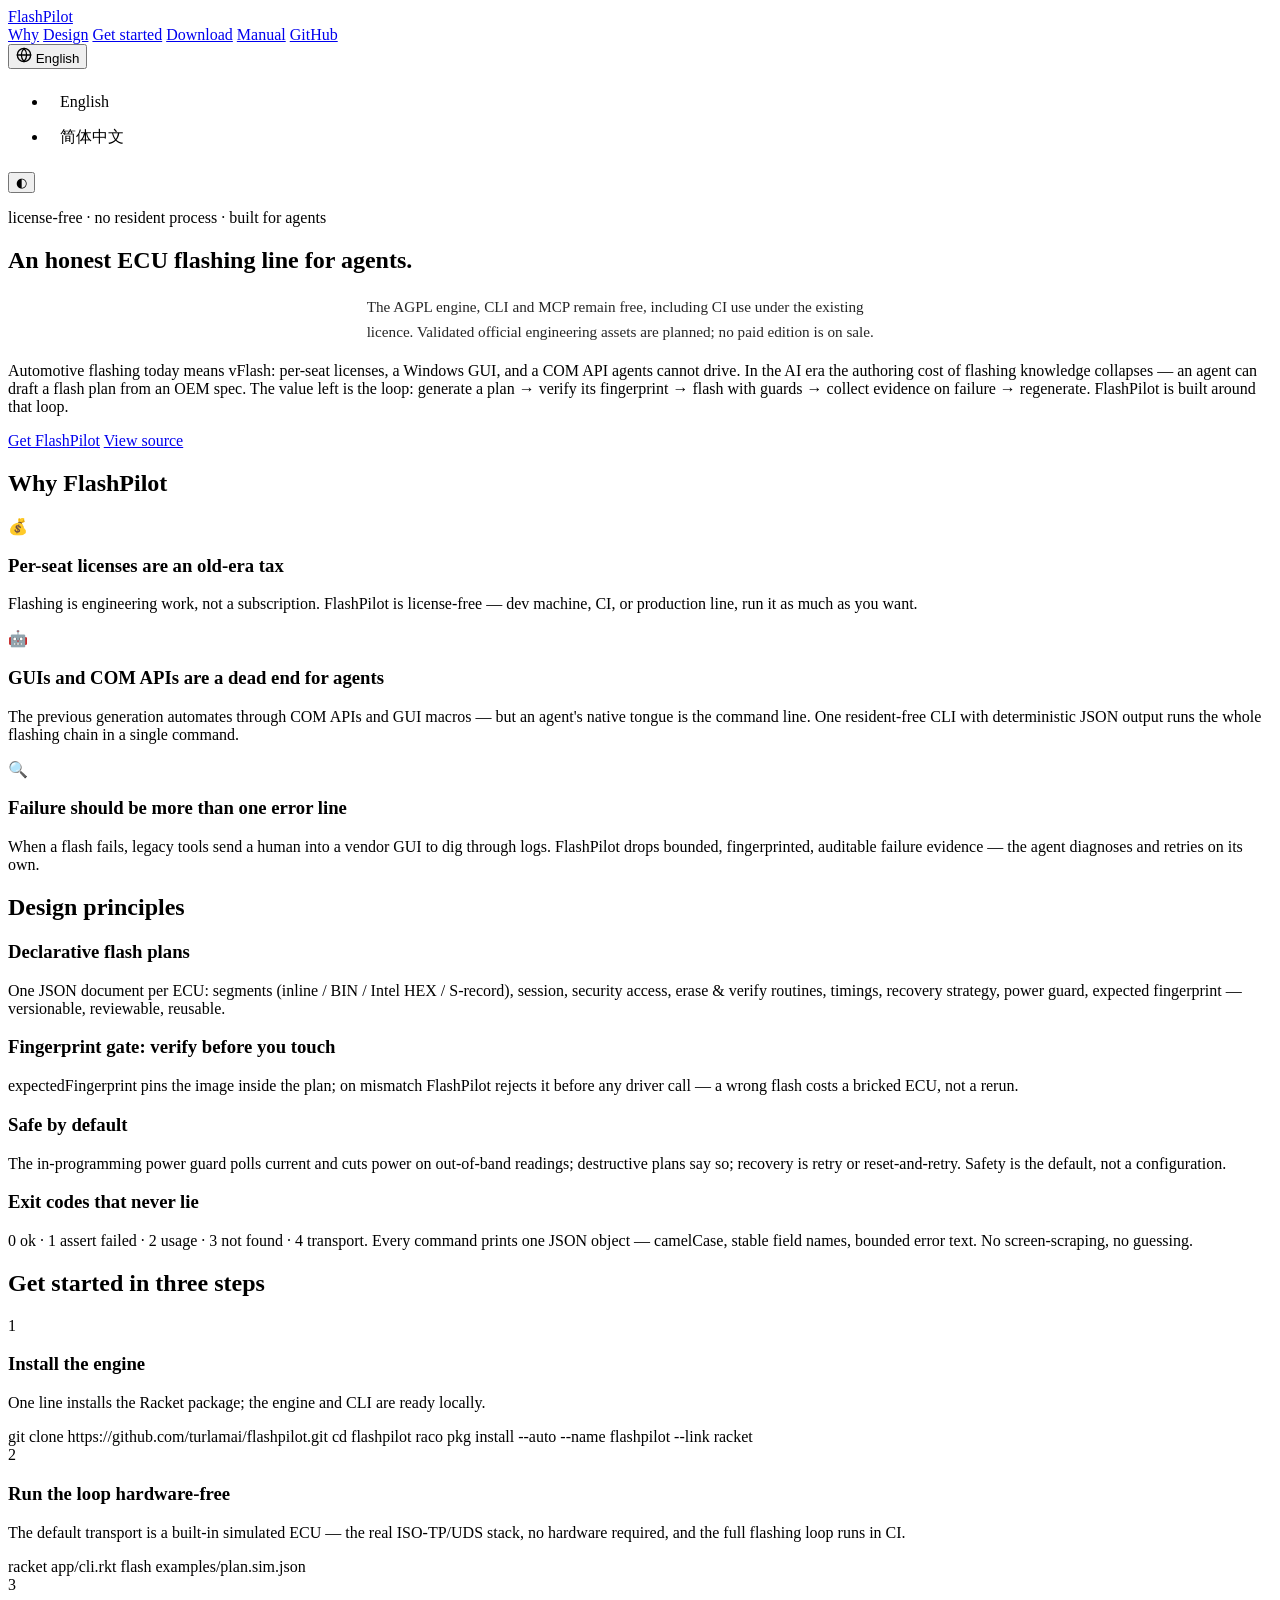
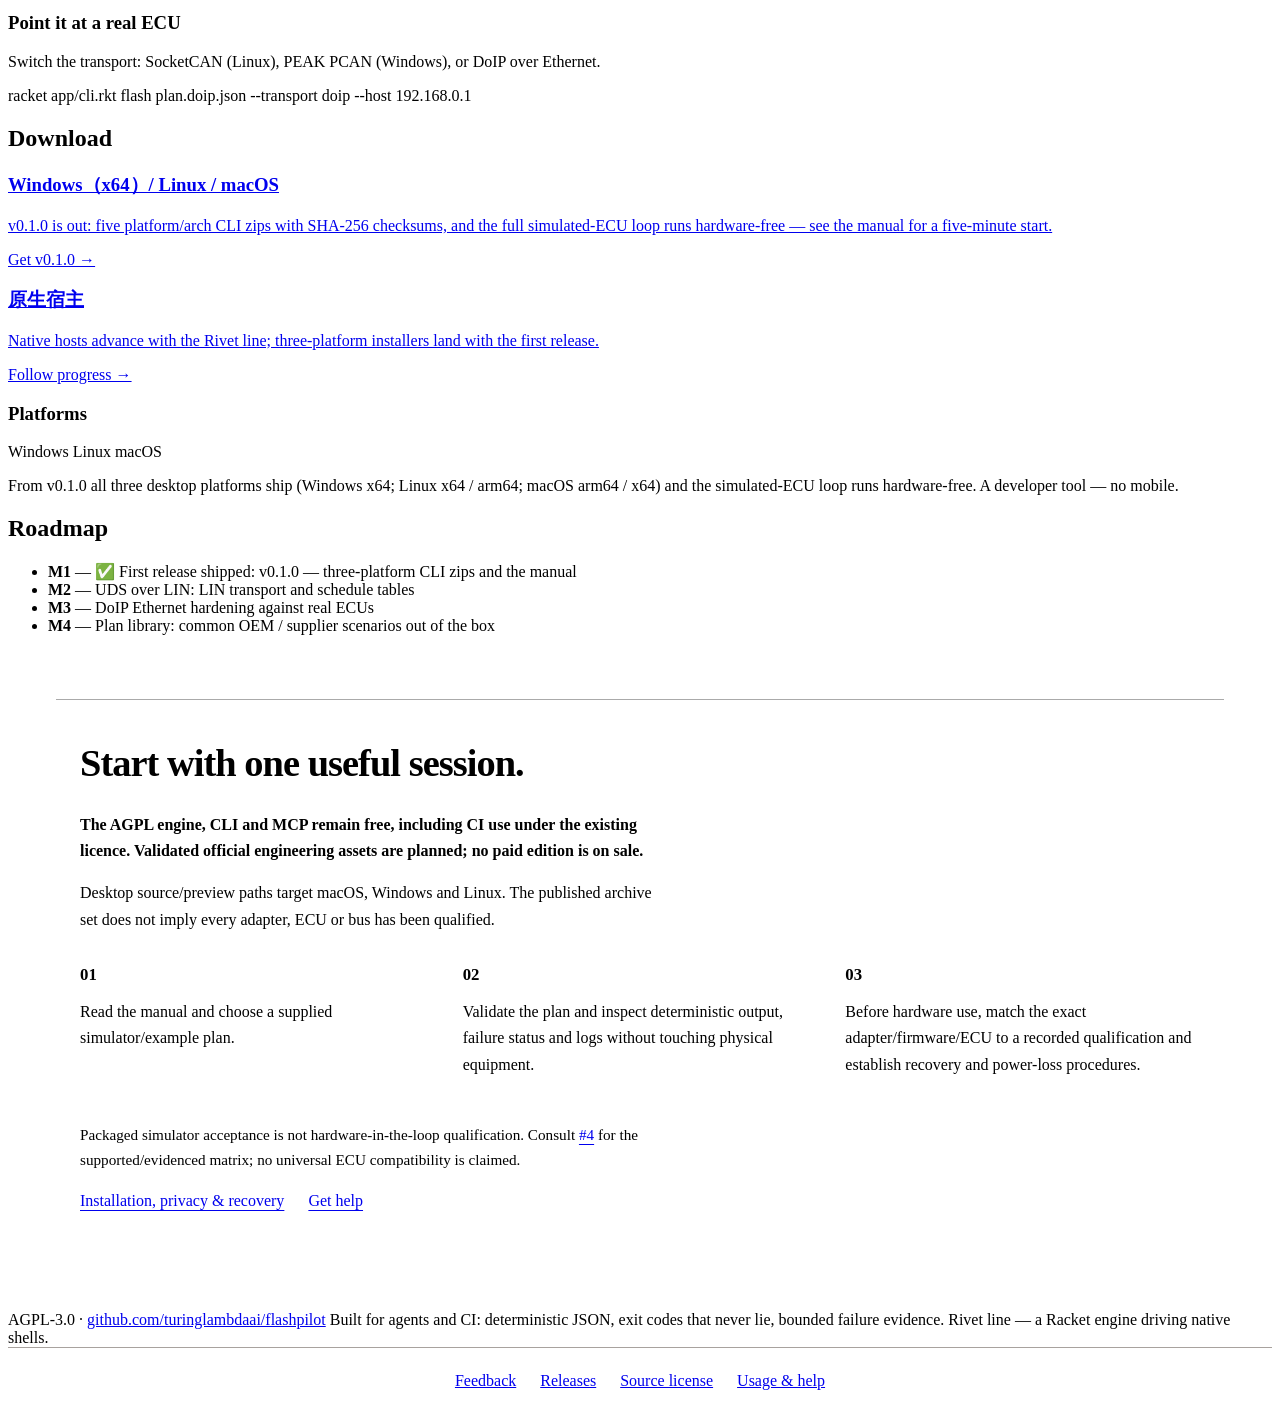
==== site/index.html @ 67e1bbe6 "docs(site): use canonical project links after username change" ====
<!DOCTYPE html>
<html lang="zh">
<head>
<meta charset="utf-8">
<meta name="viewport" content="width=device-width, initial-scale=1">
<title>FlashPilot — Agent 原生的 ECU 刷写</title>
<meta name="description" content="FlashPilot：免授权费的 vFlash 替代品。声明式烧录计划、UDS over CAN（ISO-TP）/DoIP/LIN、确定性 JSON、永不撒谎的退出码、有界失败证据，为编码 agent 与 CI 而生。Rivet 线——Racket 引擎驱动原生壳。">
<link rel="stylesheet" href="styles.css">
<script>
  (function () {
    var t = localStorage.getItem('flashpilot-theme');
    if (!t) t = matchMedia('(prefers-color-scheme: dark)').matches ? 'dark' : 'light';
    document.documentElement.dataset.theme = t;
    var l = localStorage.getItem('flashpilot-lang');
    if (!l) l = (navigator.language || 'zh').toLowerCase().startsWith('zh') ? 'zh' : 'en';
    document.documentElement.lang = l === 'zh' ? 'zh-CN' : 'en';
  })();
</script>
<script>
var _hmt = _hmt || [];
(function() {
  var hm = document.createElement("script");
  hm.src = "https://hm.baidu.com/hm.js?8e2445912635226bcba0c400bfb6079d";
  var s = document.getElementsByTagName("script")[0];
  s.parentNode.insertBefore(hm, s);
})();
</script>
<style>
  #product-support { display:flex; flex-wrap:wrap; justify-content:center; gap:12px 24px; padding:24px; font:inherit; border-top:1px solid var(--border, #a8a29e); }
  #product-support a:focus-visible { outline:2px solid currentColor; outline-offset:4px; }
  html:lang(en) #product-support .support-zh, html:lang(zh) #product-support .support-en { display:none; }
</style>
<style id="product-start-style">
.product-availability{font-size:.95rem;line-height:1.65;max-width:72ch;margin:18px 0;opacity:.85} .hero .product-availability{margin-left:auto;margin-right:auto}
.product-start{max-width:1120px;margin:64px auto;padding:32px 24px;border-top:1px solid var(--border,#aaa);font:inherit;line-height:1.65}
.product-start h2{font-size:clamp(1.7rem,3vw,2.4rem);letter-spacing:-.025em;margin:0 0 16px}.product-start h3{font-size:1.05rem;margin:0 0 10px}.product-start p{margin:0 0 16px;max-width:74ch}.product-start-grid{display:grid;grid-template-columns:repeat(3,minmax(0,1fr));gap:28px;margin:28px 0}.product-start a{text-decoration:underline;text-underline-offset:4px;overflow-wrap:anywhere}.product-start a:focus-visible{outline:2px solid currentColor;outline-offset:5px}.product-start .start-links{display:flex;gap:16px 24px;flex-wrap:wrap}.product-start .start-status{font-weight:600}.product-start .start-limits{font-size:.95em}
html:lang(en) .reader-zh,html:lang(zh) .reader-en{display:none!important}@media(max-width:700px){.product-start{margin:40px auto;padding:24px 20px}.product-start-grid{grid-template-columns:1fr;gap:18px}}
</style>
<style>.lang-menu li.lang-choice{padding:0}.lang-menu .lang-choice button{display:block;width:100%;padding:8px 12px;border:0;background:transparent;color:inherit;font:inherit;text-align:left;cursor:pointer}.lang-menu .lang-choice button:focus-visible{outline:2px solid currentColor;outline-offset:-2px;border-radius:4px}</style>
</head>
<body>
<header class="nav">
  <div class="nav-inner">
    <a class="brand" href="#">FlashPilot</a>
    <nav class="nav-links">
      <a href="#why" data-i18n="nav.why">为什么需要</a>
      <a href="#design" data-i18n="nav.design">设计原则</a>
      <a href="#start" data-i18n="nav.start">三步开始</a>
      <a href="#download" data-i18n="nav.download">下载</a>
      <a href="guide.html" data-i18n="nav.guide">手册</a>
      <a href="https://github.com/turlamai/flashpilot" data-i18n="nav.github">GitHub</a>
      <div class="lang-dropdown-wrapper">
        <button class="lang-btn" type="button" aria-label="Switch language">
          <svg width="16" height="16" viewBox="0 0 24 24" fill="none" stroke="currentColor" stroke-width="2" stroke-linecap="round" stroke-linejoin="round"><circle cx="12" cy="12" r="10"></circle><line x1="2" y1="12" x2="22" y2="12"></line><path d="M12 2a15.3 15.3 0 0 1 4 10 15.3 15.3 0 0 1-4 10 15.3 15.3 0 0 1-4-10 15.3 15.3 0 0 1 4-10z"></path></svg>
          <span id="current-lang-label">English</span>
        </button>
        <ul class="lang-menu">
          <li class="lang-choice"><button type="button" onclick="setLanguage('en')">English</button></li>
          <li class="lang-choice"><button type="button" onclick="setLanguage('zh')">简体中文</button></li>
        </ul>
      </div>
      <button class="theme-btn" id="theme-btn" aria-label="Toggle theme">◐</button>
    </nav>
  </div>
</header>

<main>
  <section class="hero">
    <p class="kicker" data-i18n="kicker">免授权费 · 无常驻进程 · 为 agent 而生</p>
    <h1 data-i18n="hero-title">给 agent 一条诚实的 ECU 烧录线。</h1>
<p class="reader-en product-availability" lang="en">The AGPL engine, CLI and MCP remain free, including CI use under the existing licence. Validated official engineering assets are planned; no paid edition is on sale.</p><p class="reader-zh product-availability" lang="zh">AGPL 引擎、CLI 和 MCP 保持免费，包含现行许可证允许的 CI 使用。规划有经验证的官方工程资产；付费版尚未开售。</p>
    <p class="lede" data-i18n="hero-lede">
      汽车刷写的现状是 vFlash：按席位收费、Windows GUI、agent 开不动的
      COM API。AI 时代，烧录知识的编写成本坍塌了——agent 能照着 OEM
      规格书起草烧录计划，剩下的价值在闭环：生成计划 → 校验指纹 → 带
      保护地烧录 → 收集失败证据 → 重新生成。FlashPilot 就是为这个闭环而生。
    </p>
    <div class="cta">
      <a class="btn btn-primary" href="#download" data-i18n="hero.get">获取 FlashPilot</a>
      <a class="btn btn-secondary" href="https://github.com/turlamai/flashpilot" data-i18n="hero.source">查看源码</a>
    </div>
  </section>

  <section id="why" class="section">
    <h2 data-i18n="why-title">为什么做 FlashPilot</h2>
    <div class="grid three">
      <div class="card">
        <div class="card-icon">💰</div>
        <h3 data-i18n="w1-title">授权费是旧时代的税</h3>
        <p data-i18n="w1-body">刷写是工程活，不该按席位订阅。FlashPilot 免授权费，从开发机到 CI 到产线，想跑多少跑多少。</p>
      </div>
      <div class="card">
        <div class="card-icon">🤖</div>
        <h3 data-i18n="w2-title">GUI 和 COM API，agent 开不动</h3>
        <p data-i18n="w2-body">上一代工具的自动化入口是 COM API 和 GUI 宏——agent 的母语是命令行。无常驻进程的 CLI、确定性 JSON 输出，一条命令跑完整条烧录链。</p>
      </div>
      <div class="card">
        <div class="card-icon">🔍</div>
        <h3 data-i18n="w3-title">失败不该是一句报错</h3>
        <p data-i18n="w3-body">刷写失败时，传统工具让人开厂商工具翻日志。FlashPilot 落下有界、带指纹、可审计的失败证据，agent 自己诊断、自己重试，不用人插手。</p>
      </div>
    </div>
  </section>

  <section id="design" class="section alt">
    <h2 data-i18n="design-title">设计原则</h2>
    <div class="grid two">
      <div class="card">
        <h3 data-i18n="p1-title">声明式烧录计划</h3>
        <p data-i18n="p1-body">一份 JSON 描述一个 ECU：段（内联 / BIN / Intel HEX / S-record）、会话、安全访问、擦写校验例程、时序、恢复策略、电源守卫、期望指纹——可版本化、可评审、可复用。</p>
      </div>
      <div class="card">
        <h3 data-i18n="p2-title">指纹门禁，先验证后动手</h3>
        <p data-i18n="p2-body">expectedFingerprint 把镜像钉死在计划里；指纹不对，在任何驱动调用之前就拒绝——刷错的成本是一次变砖，不是一次重跑。</p>
      </div>
      <div class="card">
        <h3 data-i18n="p3-title">安全默认</h3>
        <p data-i18n="p3-body">编程电源守卫轮询电流，越界即断电中止；破坏性计划明说；失败恢复 retry / resetAndRetry 二选一。默认就是安全的，而不是配置出来的。</p>
      </div>
      <div class="card">
        <h3 data-i18n="p4-title">退出码永不撒谎</h3>
        <p data-i18n="p4-body">0 成功 · 1 断言失败 · 2 用法错误 · 3 未找到 · 4 传输错误；每条命令打印一个 JSON 对象——camelCase、字段名稳定、错误文本有界，不用抓屏去猜。</p>
      </div>
    </div>
  </section>

  <section id="start" class="section">
    <h2 data-i18n="start-title">三步开始</h2>
    <div class="steps">
      <div class="step">
        <div class="step-num">1</div>
        <div>
          <h3 data-i18n="s1-title">装上引擎</h3>
          <p data-i18n="s1-body">Racket 包一行装好，引擎与 CLI 即在本地可用。</p>
          <div class="code">git clone https://github.com/turlamai/flashpilot.git
cd flashpilot
raco pkg install --auto --name flashpilot --link racket</div>
        </div>
      </div>
      <div class="step">
        <div class="step-num">2</div>
        <div>
          <h3 data-i18n="s2-title">内置模拟 ECU 空跑闭环</h3>
          <p data-i18n="s2-body">默认传输是内置模拟 ECU——真实的 ISO-TP/UDS 栈，全程无需硬件，CI 里也能跑完整烧录闭环。</p>
          <div class="code">racket app/cli.rkt flash examples/plan.sim.json</div>
        </div>
      </div>
      <div class="step">
        <div class="step-num">3</div>
        <div>
          <h3 data-i18n="s3-title">换上真车</h3>
          <p data-i18n="s3-body">改传输参数指向真实 ECU：SocketCAN（Linux）、PEAK PCAN（Windows）或 DoIP 以太网。</p>
          <div class="code">racket app/cli.rkt flash plan.doip.json --transport doip --host 192.168.0.1</div>
        </div>
      </div>
    </div>
  </section>

  <section id="download" class="section alt">
    <h2 data-i18n="download-title">下载</h2>
    <div class="dl-grid">
      <a class="dl-card" href="https://github.com/turlamai/flashpilot/releases/latest">
        <h3>Windows（x64）/ Linux / macOS</h3>
        <p data-i18n="dl-cli">v0.1.0 已发布：五个平台架构的 CLI zip + SHA-256 校验，免硬件跑通模拟 ECU 全闭环——五分钟上手见手册。</p>
        <span class="btn btn-primary" data-i18n="dl-watch">前往下载 →</span>
      </a>
      <a class="dl-card" href="https://github.com/turlamai/flashpilot">
        <h3>原生宿主</h3>
        <p data-i18n="dl-host">原生壳随 Rivet 线推进，三平台安装包随首个发布一起交付。</p>
        <span class="btn btn-secondary" data-i18n="dl-progress">了解进展 →</span>
      </a>
      <div class="dl-card">
        <h3 data-i18n="dl-platforms-title">平台</h3>
        <p class="platform-row">
          <span class="chip ok">Windows</span>
          <span class="chip ok">Linux</span>
          <span class="chip ok">macOS</span>
        </p>
        <p class="muted" data-i18n="dl-platforms-body">
          v0.1.0 起三平台 CLI 均已发布（Windows x64；Linux x64 / arm64；macOS arm64 / x64），模拟 ECU 全链路免硬件可跑。这是开发者工具，不做移动端。
        </p>
      </div>
    </div>
  </section>

  <section class="section">
    <h2 data-i18n="roadmap-title">路线图</h2>
    <ul>
      <li><strong>M1</strong> — <span data-i18n="rm1">✅ 首个发布 v0.1.0 已交付：三平台 CLI zip 与手册</span></li>
      <li><strong>M2</strong> — <span data-i18n="rm2">UDS over LIN：LIN 传输与调度表</span></li>
      <li><strong>M3</strong> — <span data-i18n="rm3">DoIP 以太网对真实 ECU 加固</span></li>
      <li><strong>M4</strong> — <span data-i18n="rm4">烧录计划库：常见 OEM / 供应商场景开箱即用</span></li>
    </ul>
  </section>
<section id="start-here" class="product-start" aria-label="Get started / 开始使用">
<h2 class="reader-en " lang="en">Start with one useful session.</h2><h2 class="reader-zh " lang="zh">从一次有效使用开始。</h2><p class="reader-en start-status" lang="en">The AGPL engine, CLI and MCP remain free, including CI use under the existing licence. Validated official engineering assets are planned; no paid edition is on sale.</p><p class="reader-zh start-status" lang="zh">AGPL 引擎、CLI 和 MCP 保持免费，包含现行许可证允许的 CI 使用。规划有经验证的官方工程资产；付费版尚未开售。</p><p class="reader-en " lang="en">Desktop source/preview paths target macOS, Windows and Linux. The published archive set does not imply every adapter, ECU or bus has been qualified.</p><p class="reader-zh " lang="zh">桌面源码和预览路径面向 macOS、Windows、Linux。发布压缩包不表示所有适配器、ECU 和总线均已合格。</p><div class="product-start-grid"><article><h3 class="reader-en " lang="en">01</h3><h3 class="reader-zh " lang="zh">01</h3><p class="reader-en " lang="en">Read the manual and choose a supplied simulator/example plan.</p><p class="reader-zh " lang="zh">先阅读手册，选择随库提供的模拟器和示例计划。</p></article><article><h3 class="reader-en " lang="en">02</h3><h3 class="reader-zh " lang="zh">02</h3><p class="reader-en " lang="en">Validate the plan and inspect deterministic output, failure status and logs without touching physical equipment.</p><p class="reader-zh " lang="zh">先在不接触真实设备的情况下验证计划，检查确定性输出、失败状态和日志。</p></article><article><h3 class="reader-en " lang="en">03</h3><h3 class="reader-zh " lang="zh">03</h3><p class="reader-en " lang="en">Before hardware use, match the exact adapter/firmware/ECU to a recorded qualification and establish recovery and power-loss procedures.</p><p class="reader-zh " lang="zh">使用真实硬件前，将适配器、固件、ECU 与具体资格记录匹配，并建立恢复与断电处理流程。</p></article></div><p class="reader-en start-limits" lang="en">Packaged simulator acceptance is not hardware-in-the-loop qualification. Consult <a href="https://github.com/turlamai/flashpilot/issues/4">#4</a> for the supported/evidenced matrix; no universal ECU compatibility is claimed.</p><p class="reader-zh start-limits" lang="zh">打包模拟器验收不等于硬件在环资格。支持与证据矩阵见 <a href="https://github.com/turlamai/flashpilot/issues/4">#4</a>；不承诺通用 ECU 兼容。</p><div class="start-links"><a class="reader-en" lang="en" href="https://github.com/turlamai/flashpilot/blob/main/docs/USER-GUIDE.md">Installation, privacy &amp; recovery</a><a class="reader-zh" lang="zh" href="https://github.com/turlamai/flashpilot/blob/main/docs/USER-GUIDE.zh-CN.md">安装、隐私与恢复</a><a href="https://github.com/turlamai/flashpilot/issues"><span class="reader-en " lang="en">Get help</span><span class="reader-zh " lang="zh">反馈与帮助</span></a></div>
</section>
</main>

<footer>
  <span>AGPL-3.0 · <a href="https://github.com/turlamai/flashpilot">github.com/turinglambdaai/flashpilot</a></span>
  <span data-i18n="footer-note">为 agent 与 CI 而生：确定性 JSON、稳定退出码、有界失败证据。Rivet 线——Racket 引擎驱动原生壳。</span>
</footer>
<nav id="product-support" aria-label="Support / 支持"><a href="https://github.com/turlamai/flashpilot/issues"><span class="support-zh">反馈</span><span class="support-en" lang="en">Feedback</span></a> <a href="https://github.com/turlamai/flashpilot/releases"><span class="support-zh">发布与更新</span><span class="support-en" lang="en">Releases</span></a> <a href="https://github.com/turlamai/flashpilot/blob/main/LICENSE"><span class="support-zh">源码许可</span><span class="support-en" lang="en">Source license</span></a> <a class="support-zh" href="https://github.com/turlamai/flashpilot/blob/main/docs/USER-GUIDE.zh-CN.md">使用与帮助</a> <a class="support-en" lang="en" href="https://github.com/turlamai/flashpilot/blob/main/docs/USER-GUIDE.md">Usage & help</a></nav>

<script>
(function () {
  var I18N = {
    en: {
      'nav.why': 'Why', 'nav.design': 'Design', 'nav.start': 'Get started',
      'nav.download': 'Download', 'nav.guide': 'Manual', 'nav.github': 'GitHub',
      'kicker': 'license-free · no resident process · built for agents',
      'hero-title': 'An honest ECU flashing line for agents.',
      'hero-lede': "Automotive flashing today means vFlash: per-seat licenses, a Windows GUI, and a COM API agents cannot drive. In the AI era the authoring cost of flashing knowledge collapses — an agent can draft a flash plan from an OEM spec. The value left is the loop: generate a plan → verify its fingerprint → flash with guards → collect evidence on failure → regenerate. FlashPilot is built around that loop.",
      'hero.get': 'Get FlashPilot', 'hero.source': 'View source',
      'why-title': 'Why FlashPilot',
      'w1-title': 'Per-seat licenses are an old-era tax',
      'w1-body': 'Flashing is engineering work, not a subscription. FlashPilot is license-free — dev machine, CI, or production line, run it as much as you want.',
      'w2-title': 'GUIs and COM APIs are a dead end for agents',
      'w2-body': "The previous generation automates through COM APIs and GUI macros — but an agent's native tongue is the command line. One resident-free CLI with deterministic JSON output runs the whole flashing chain in a single command.",
      'w3-title': 'Failure should be more than one error line',
      'w3-body': 'When a flash fails, legacy tools send a human into a vendor GUI to dig through logs. FlashPilot drops bounded, fingerprinted, auditable failure evidence — the agent diagnoses and retries on its own.',
      'design-title': 'Design principles',
      'p1-title': 'Declarative flash plans',
      'p1-body': 'One JSON document per ECU: segments (inline / BIN / Intel HEX / S-record), session, security access, erase & verify routines, timings, recovery strategy, power guard, expected fingerprint — versionable, reviewable, reusable.',
      'p2-title': 'Fingerprint gate: verify before you touch',
      'p2-body': 'expectedFingerprint pins the image inside the plan; on mismatch FlashPilot rejects it before any driver call — a wrong flash costs a bricked ECU, not a rerun.',
      'p3-title': 'Safe by default',
      'p3-body': 'The in-programming power guard polls current and cuts power on out-of-band readings; destructive plans say so; recovery is retry or reset-and-retry. Safety is the default, not a configuration.',
      'p4-title': 'Exit codes that never lie',
      'p4-body': '0 ok · 1 assert failed · 2 usage · 3 not found · 4 transport. Every command prints one JSON object — camelCase, stable field names, bounded error text. No screen-scraping, no guessing.',
      'start-title': 'Get started in three steps',
      's1-title': 'Install the engine',
      's1-body': 'One line installs the Racket package; the engine and CLI are ready locally.',
      's2-title': 'Run the loop hardware-free',
      's2-body': 'The default transport is a built-in simulated ECU — the real ISO-TP/UDS stack, no hardware required, and the full flashing loop runs in CI.',
      's3-title': 'Point it at a real ECU',
      's3-body': 'Switch the transport: SocketCAN (Linux), PEAK PCAN (Windows), or DoIP over Ethernet.',
      'download-title': 'Download',
      'dl-cli': 'v0.1.0 is out: five platform/arch CLI zips with SHA-256 checksums, and the full simulated-ECU loop runs hardware-free — see the manual for a five-minute start.',
      'dl-host': 'Native hosts advance with the Rivet line; three-platform installers land with the first release.',
      'dl-watch': 'Get v0.1.0 →', 'dl-progress': 'Follow progress →',
      'dl-platforms-title': 'Platforms',
      'dl-platforms-body': 'From v0.1.0 all three desktop platforms ship (Windows x64; Linux x64 / arm64; macOS arm64 / x64) and the simulated-ECU loop runs hardware-free. A developer tool — no mobile.',
      'roadmap-title': 'Roadmap',
      'rm1': '✅ First release shipped: v0.1.0 — three-platform CLI zips and the manual',
      'rm2': 'UDS over LIN: LIN transport and schedule tables',
      'rm3': 'DoIP Ethernet hardening against real ECUs',
      'rm4': 'Plan library: common OEM / supplier scenarios out of the box',
      'footer-note': 'Built for agents and CI: deterministic JSON, exit codes that never lie, bounded failure evidence. Rivet line — a Racket engine driving native shells.'
    },
    zh: {
      'nav.why': '为什么需要', 'nav.design': '设计原则', 'nav.start': '三步开始',
      'nav.download': '下载', 'nav.guide': '手册', 'nav.github': 'GitHub',
      'kicker': '免授权费 · 无常驻进程 · 为 agent 而生',
      'hero-title': '给 agent 一条诚实的 ECU 烧录线。',
      'hero-lede': '汽车刷写的现状是 vFlash：按席位收费、Windows GUI、agent 开不动的 COM API。AI 时代，烧录知识的编写成本坍塌了——agent 能照着 OEM 规格书起草烧录计划，剩下的价值在闭环：生成计划 → 校验指纹 → 带保护地烧录 → 收集失败证据 → 重新生成。FlashPilot 就是为这个闭环而生。',
      'hero.get': '获取 FlashPilot', 'hero.source': '查看源码',
      'why-title': '为什么做 FlashPilot',
      'w1-title': '授权费是旧时代的税',
      'w1-body': '刷写是工程活，不该按席位订阅。FlashPilot 免授权费，从开发机到 CI 到产线，想跑多少跑多少。',
      'w2-title': 'GUI 和 COM API，agent 开不动',
      'w2-body': '上一代工具的自动化入口是 COM API 和 GUI 宏——agent 的母语是命令行。无常驻进程的 CLI、确定性 JSON 输出，一条命令跑完整条烧录链。',
      'w3-title': '失败不该是一句报错',
      'w3-body': '刷写失败时，传统工具让人开厂商工具翻日志。FlashPilot 落下有界、带指纹、可审计的失败证据，agent 自己诊断、自己重试，不用人插手。',
      'design-title': '设计原则',
      'p1-title': '声明式烧录计划',
      'p1-body': '一份 JSON 描述一个 ECU：段（内联 / BIN / Intel HEX / S-record）、会话、安全访问、擦写校验例程、时序、恢复策略、电源守卫、期望指纹——可版本化、可评审、可复用。',
      'p2-title': '指纹门禁，先验证后动手',
      'p2-body': 'expectedFingerprint 把镜像钉死在计划里；指纹不对，在任何驱动调用之前就拒绝——刷错的成本是一次变砖，不是一次重跑。',
      'p3-title': '安全默认',
      'p3-body': '编程电源守卫轮询电流，越界即断电中止；破坏性计划明说；失败恢复 retry / resetAndRetry 二选一。默认就是安全的，而不是配置出来的。',
      'p4-title': '退出码永不撒谎',
      'p4-body': '0 成功 · 1 断言失败 · 2 用法错误 · 3 未找到 · 4 传输错误；每条命令打印一个 JSON 对象——camelCase、字段名稳定、错误文本有界，不用抓屏去猜。',
      'start-title': '三步开始',
      's1-title': '装上引擎',
      's1-body': 'Racket 包一行装好，引擎与 CLI 即在本地可用。',
      's2-title': '内置模拟 ECU 空跑闭环',
      's2-body': '默认传输是内置模拟 ECU——真实的 ISO-TP/UDS 栈，全程无需硬件，CI 里也能跑完整烧录闭环。',
      's3-title': '换上真车',
      's3-body': '改传输参数指向真实 ECU：SocketCAN（Linux）、PEAK PCAN（Windows）或 DoIP 以太网。',
      'download-title': '下载',
      'dl-cli': 'v0.1.0 已发布：五个平台架构的 CLI zip + SHA-256 校验，免硬件跑通模拟 ECU 全闭环——五分钟上手见手册。',
      'dl-host': '原生壳随 Rivet 线推进，三平台安装包随首个发布一起交付。',
      'dl-watch': '前往下载 →', 'dl-progress': '了解进展 →',
      'dl-platforms-title': '平台',
      'dl-platforms-body': 'v0.1.0 起三平台 CLI 均已发布（Windows x64；Linux x64 / arm64；macOS arm64 / x64），模拟 ECU 全链路免硬件可跑。这是开发者工具，不做移动端。',
      'roadmap-title': '路线图',
      'rm1': '✅ 首个发布 v0.1.0 已交付：三平台 CLI zip 与手册',
      'rm2': 'UDS over LIN：LIN 传输与调度表',
      'rm3': 'DoIP 以太网对真实 ECU 加固',
      'rm4': '烧录计划库：常见 OEM / 供应商场景开箱即用',
      'footer-note': '为 agent 与 CI 而生：确定性 JSON、稳定退出码、有界失败证据。Rivet 线——Racket 引擎驱动原生壳。'
    }
  };

  function setLang(lang) {
    document.documentElement.lang = lang === 'zh' ? 'zh-CN' : 'en';
    var dict = I18N[lang];
    document.querySelectorAll('[data-i18n]').forEach(function (el) {
      var key = el.getAttribute('data-i18n');
      if (dict[key]) el.textContent = dict[key];
    });
    document.getElementById('current-lang-label').textContent = lang === 'zh' ? '简体中文' : 'English';
    localStorage.setItem('flashpilot-lang', lang);
  }

  window.setLanguage = setLang;

  document.querySelector('.lang-btn').addEventListener('click', function () {
    var menu = document.querySelector('.lang-menu');
    menu.classList.toggle('open');
  });

  document.getElementById('theme-btn').addEventListener('click', function () {
    var next = document.documentElement.dataset.theme === 'dark' ? 'light' : 'dark';
    document.documentElement.dataset.theme = next;
    localStorage.setItem('flashpilot-theme', next);
  });

  setLang(document.documentElement.lang === 'zh-CN' ? 'zh' : 'en');
})();
</script>
</body>
</html>
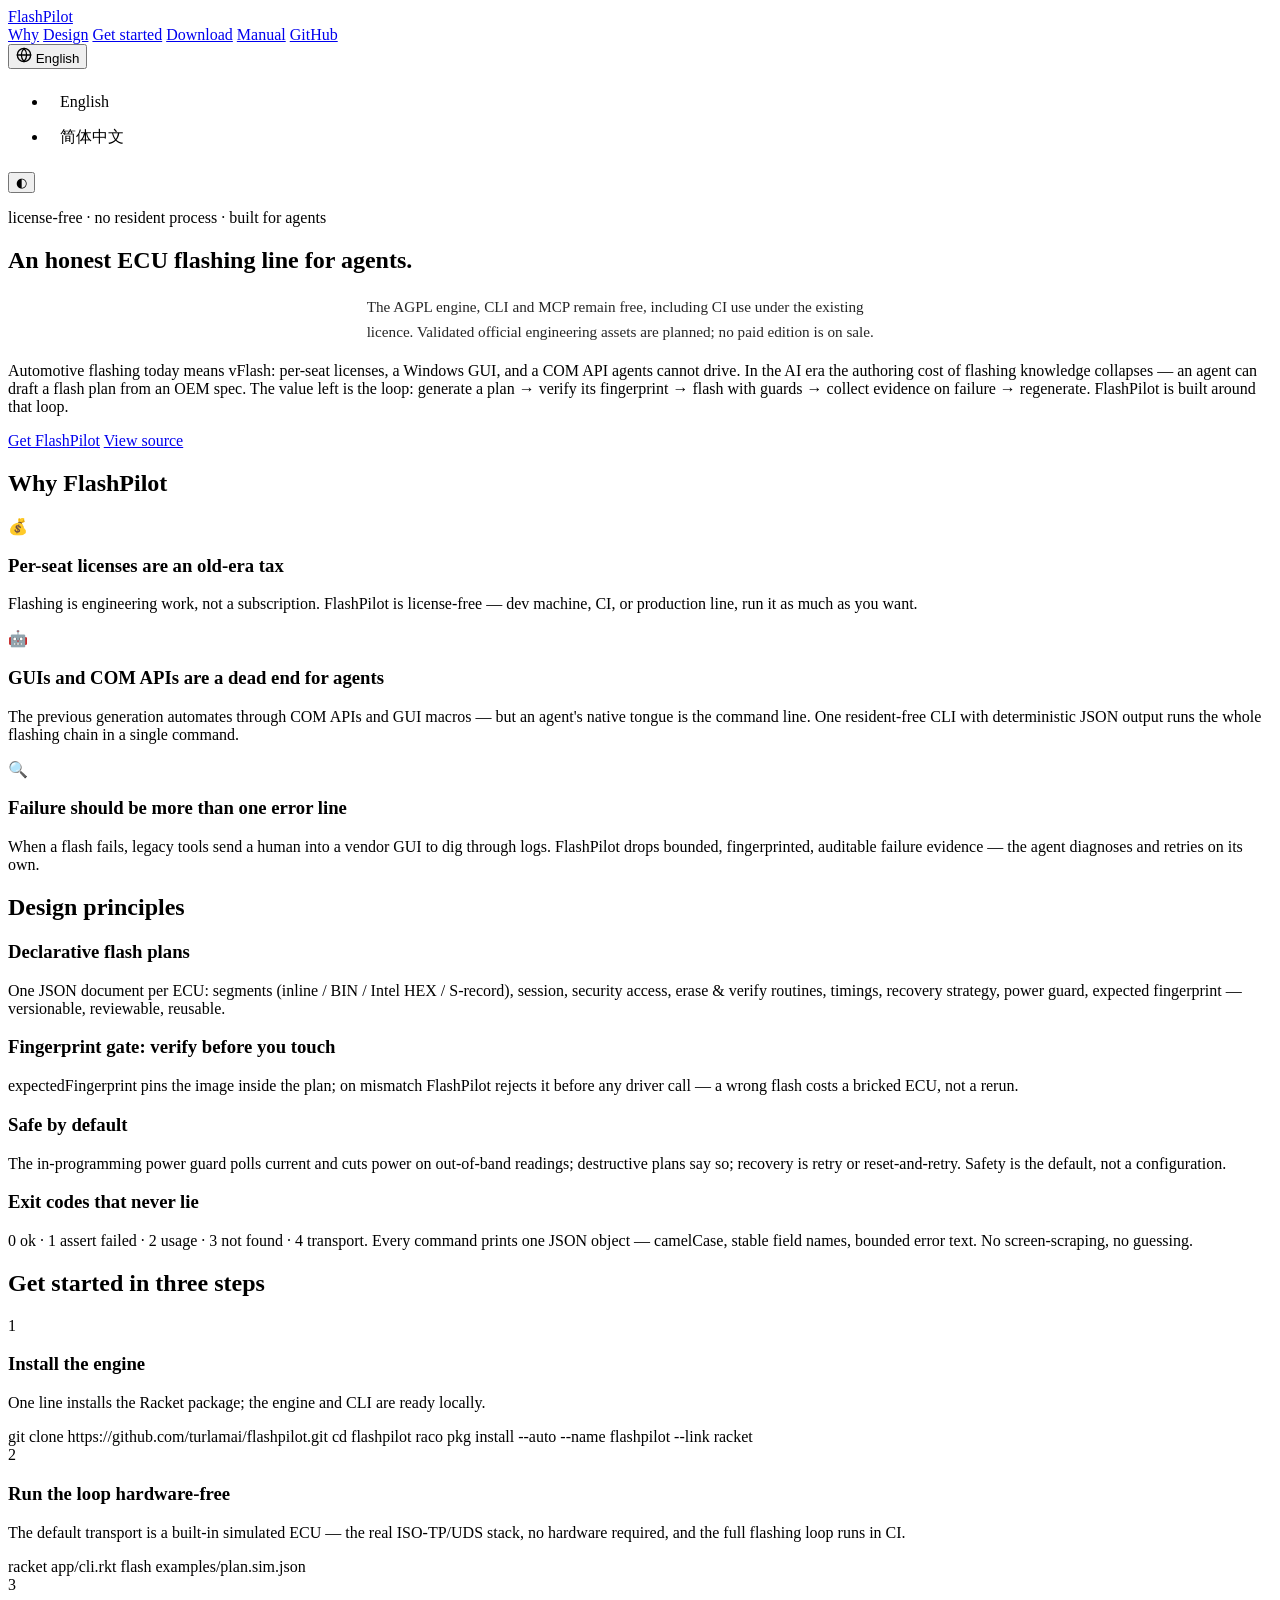
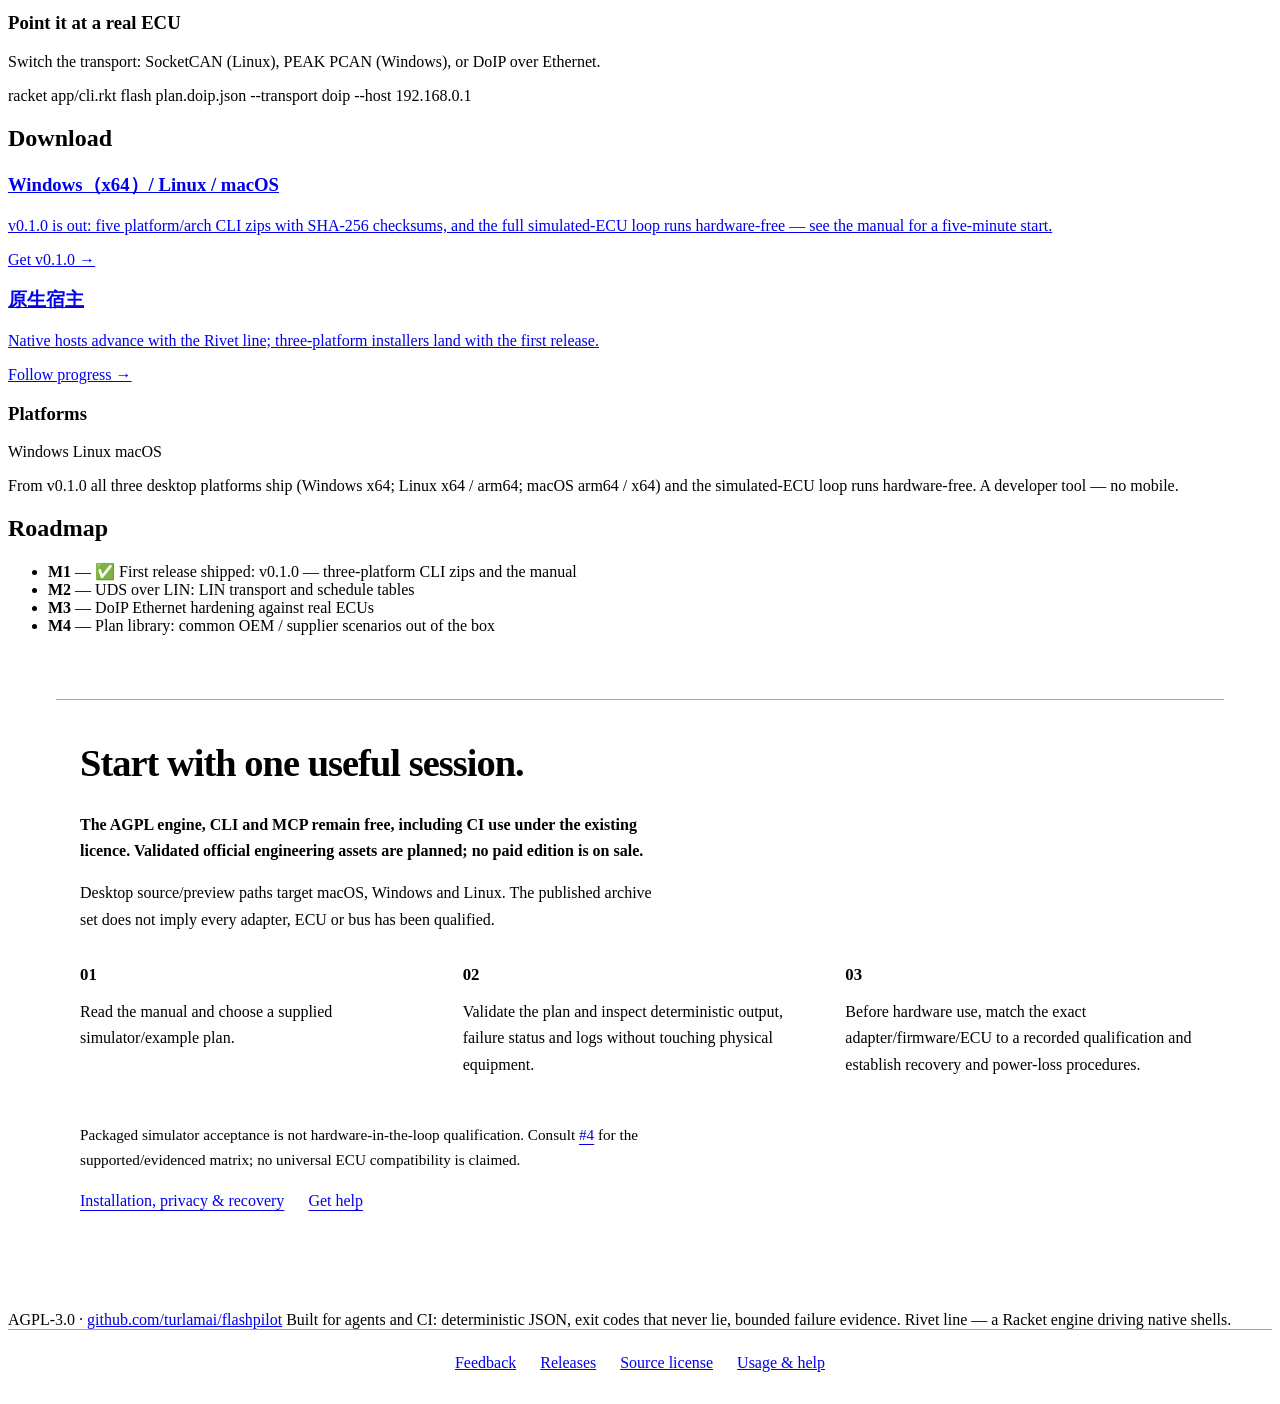
==== commit c81fddde: "docs: correct canonical repository references in public guide" ====
--- a/site/index.html
+++ b/site/index.html
@@ -198,7 +198,7 @@
 </main>
 
 <footer>
-  <span>AGPL-3.0 · <a href="https://github.com/turlamai/flashpilot">github.com/turinglambdaai/flashpilot</a></span>
+  <span>AGPL-3.0 · <a href="https://github.com/turlamai/flashpilot">github.com/turlamai/flashpilot</a></span>
   <span data-i18n="footer-note">为 agent 与 CI 而生：确定性 JSON、稳定退出码、有界失败证据。Rivet 线——Racket 引擎驱动原生壳。</span>
 </footer>
 <nav id="product-support" aria-label="Support / 支持"><a href="https://github.com/turlamai/flashpilot/issues"><span class="support-zh">反馈</span><span class="support-en" lang="en">Feedback</span></a> <a href="https://github.com/turlamai/flashpilot/releases"><span class="support-zh">发布与更新</span><span class="support-en" lang="en">Releases</span></a> <a href="https://github.com/turlamai/flashpilot/blob/main/LICENSE"><span class="support-zh">源码许可</span><span class="support-en" lang="en">Source license</span></a> <a class="support-zh" href="https://github.com/turlamai/flashpilot/blob/main/docs/USER-GUIDE.zh-CN.md">使用与帮助</a> <a class="support-en" lang="en" href="https://github.com/turlamai/flashpilot/blob/main/docs/USER-GUIDE.md">Usage & help</a></nav>
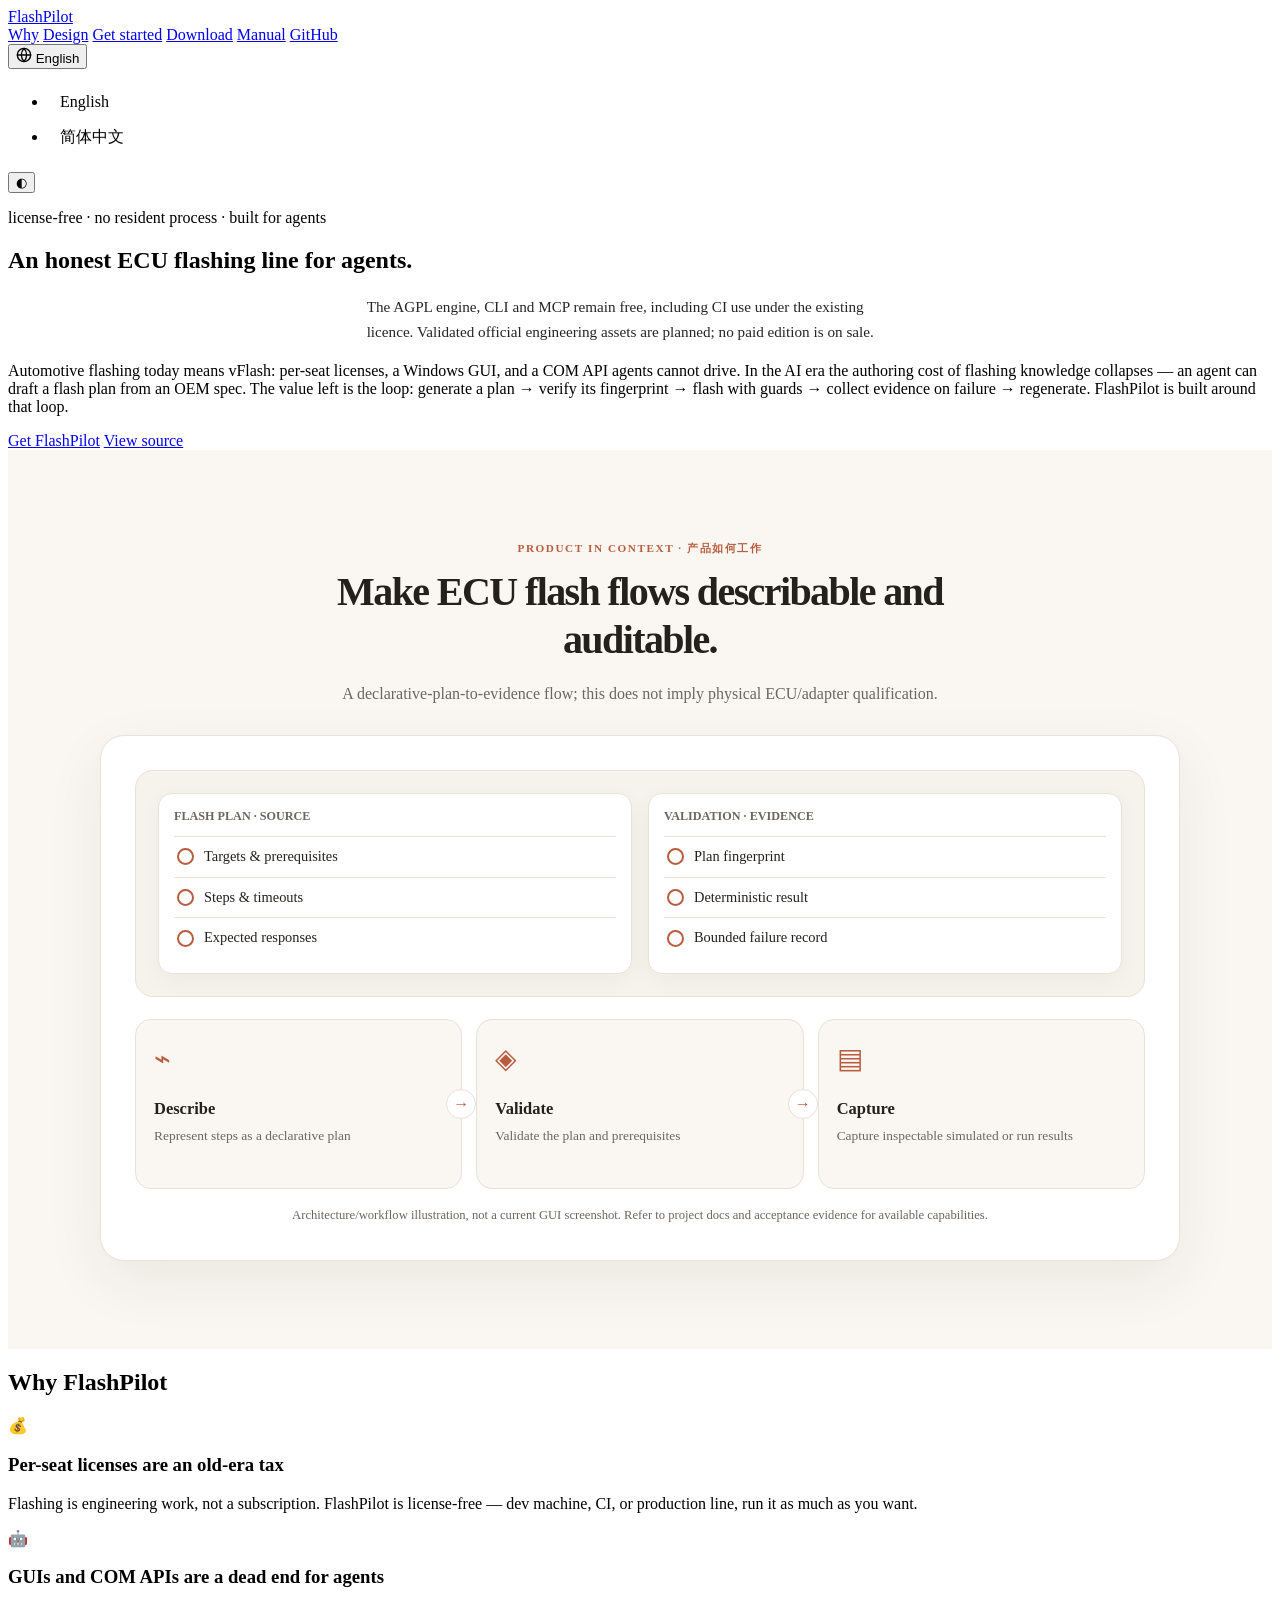
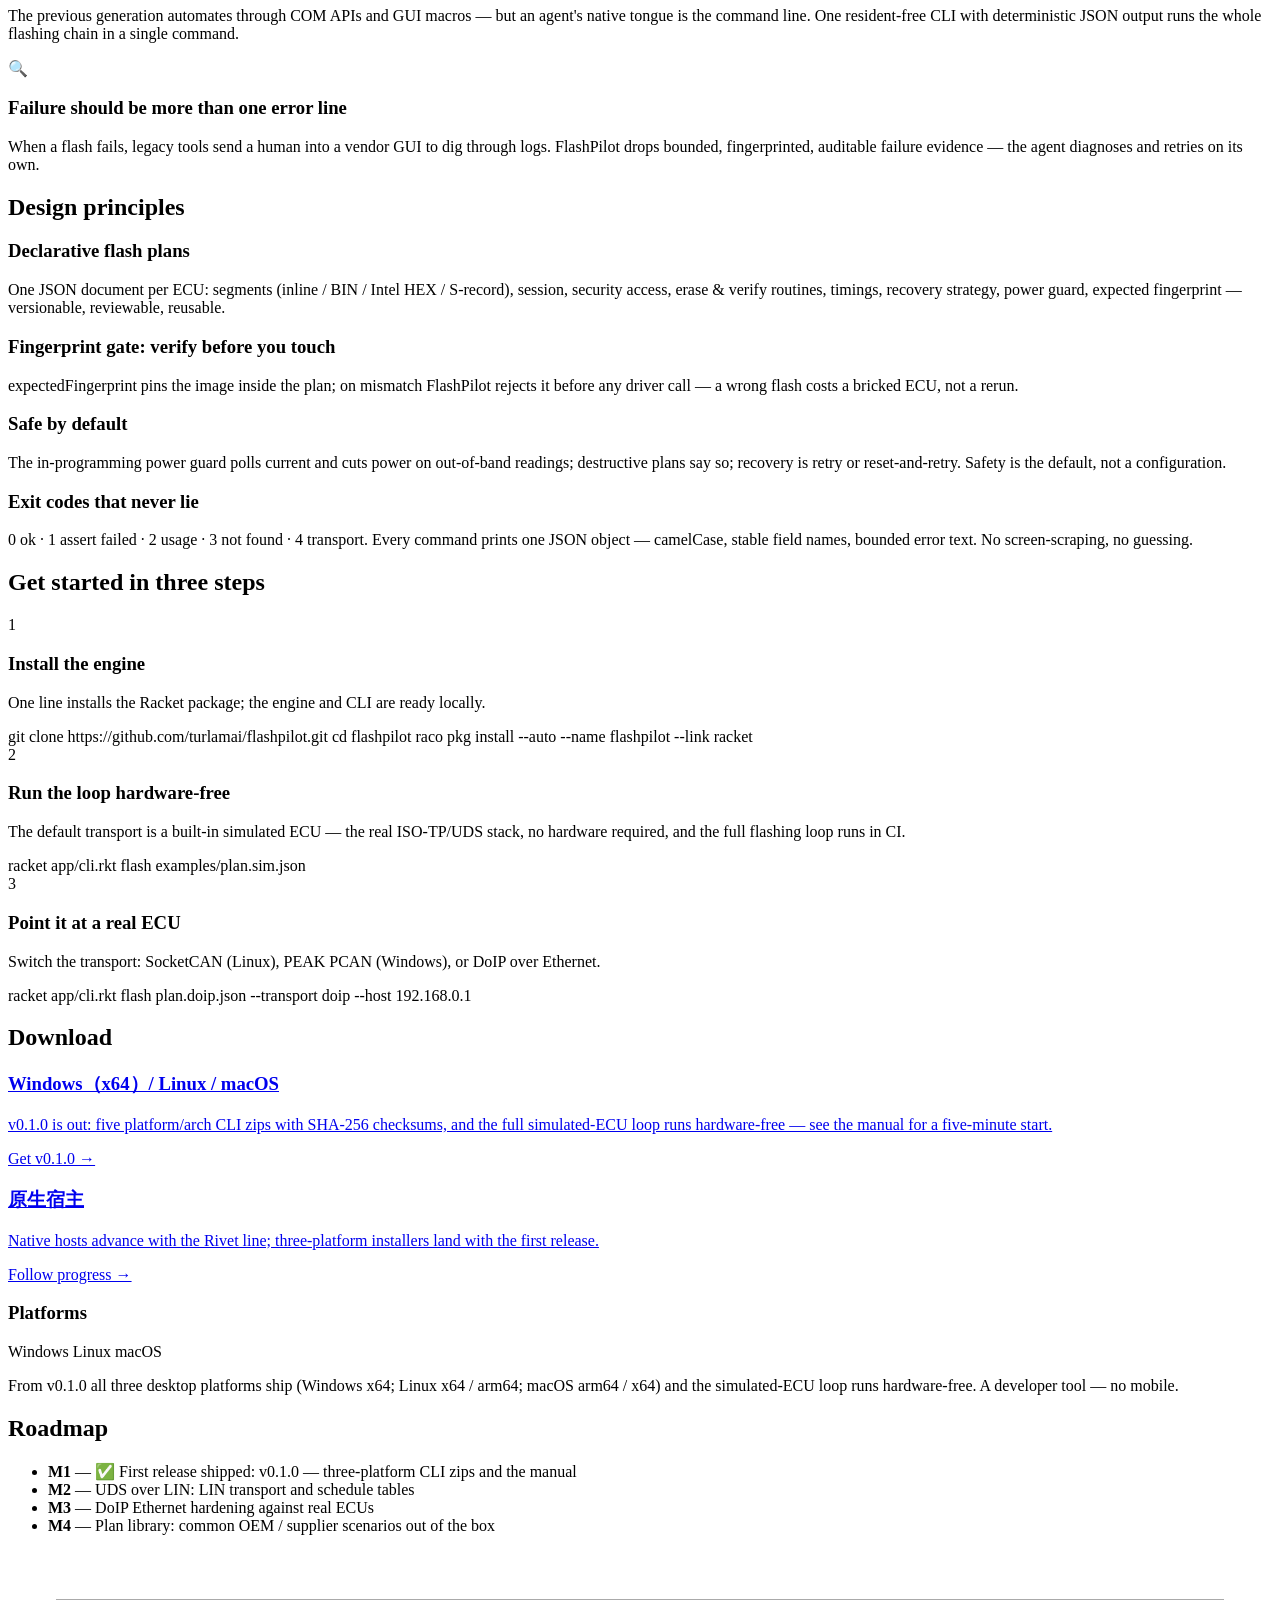
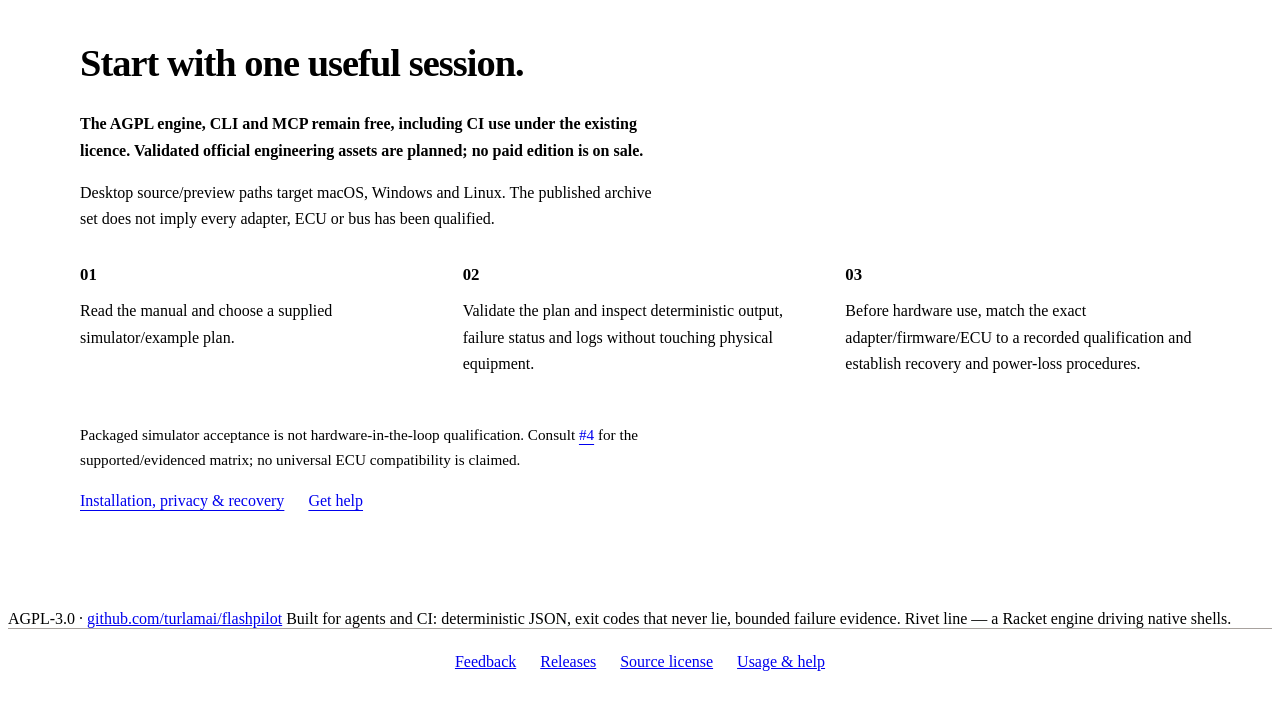
==== commit c01bf543: "docs(site): add visual architecture and product workflow illustration" ====
--- a/site/index.html
+++ b/site/index.html
@@ -37,6 +37,45 @@
 html:lang(en) .reader-zh,html:lang(zh) .reader-en{display:none!important}@media(max-width:700px){.product-start{margin:40px auto;padding:24px 20px}.product-start-grid{grid-template-columns:1fr;gap:18px}}
 </style>
 <style>.lang-menu li.lang-choice{padding:0}.lang-menu .lang-choice button{display:block;width:100%;padding:8px 12px;border:0;background:transparent;color:inherit;font:inherit;text-align:left;cursor:pointer}.lang-menu .lang-choice button:focus-visible{outline:2px solid currentColor;outline-offset:-2px;border-radius:4px}</style>
+<style id="visual-showcase-css">
+/* Visual Showcase: process illustration, intentionally not an app screenshot. */
+.vs-showcase{padding:clamp(48px,7vw,88px) 24px;background:var(--bg,var(--surface,#faf7f2));color:var(--text,var(--ink,#24211d))}
+.vs-showcase *{box-sizing:border-box}
+.vs-showcase .vs-wrap{max-width:1080px;margin:0 auto}
+.vs-showcase .vs-intro{text-align:center;max-width:680px;margin:0 auto 28px}
+.vs-showcase .vs-label{text-transform:uppercase;letter-spacing:.14em;font-size:.7rem;font-weight:700;color:var(--accent,#b85d3f)}
+.vs-showcase h2{font:inherit;font-size:clamp(1.65rem,3.3vw,2.5rem);font-weight:700;line-height:1.2;letter-spacing:-.04em;margin:12px 0}
+.vs-showcase .vs-lead,.vs-showcase .vs-caption{color:var(--text-2,var(--muted,#6b6660));line-height:1.7}
+.vs-showcase .vs-frame{padding:clamp(18px,3vw,34px);border:1px solid var(--border,var(--line,#e8e2d9));background:var(--bg-card,var(--surface,#fff));border-radius:24px;box-shadow:0 20px 60px rgba(36,29,18,.07);overflow:hidden}
+.vs-showcase .vs-stage{display:grid;grid-template-columns:repeat(3,minmax(0,1fr));gap:14px}
+.vs-showcase .vs-step{position:relative;min-height:170px;padding:22px 18px;border-radius:16px;background:var(--bg,var(--surface,#faf7f2));border:1px solid var(--border,var(--line,#e8e2d9))}
+.vs-showcase .vs-step:not(:last-child):after{content:"→";position:absolute;z-index:1;right:-15px;top:50%;transform:translateY(-50%);width:28px;height:28px;display:grid;place-items:center;border-radius:50%;background:var(--bg-card,var(--surface,#fff));color:var(--accent,#b85d3f);border:1px solid var(--border,var(--line,#e8e2d9))}
+.vs-showcase .vs-glyph{font-size:1.75rem;display:block;margin-bottom:24px;color:var(--accent,#b85d3f)}
+.vs-showcase .vs-step b{display:block;font-size:1.03rem;margin-bottom:7px}
+.vs-showcase .vs-step small{display:block;color:var(--text-2,var(--muted,#6b6660));font-size:.84rem;line-height:1.5}
+.vs-showcase .vs-caption{font-size:.79rem;text-align:center;margin:16px 0 0}
+.vs-showcase .vs-art{margin-bottom:22px;background:var(--bg,var(--surface,#f6f3ed));border:1px solid var(--border,var(--line,#e8e2d9));border-radius:18px;padding:22px;overflow:hidden;min-height:185px}
+.vs-showcase .vs-task-art{display:grid;grid-template-columns:1fr 1fr;gap:16px;align-items:start}
+.vs-showcase .vs-mini-board{background:var(--bg-card,var(--surface,#fff));border-radius:14px;border:1px solid var(--border,var(--line,#e8e2d9));padding:15px;box-shadow:0 6px 24px rgba(10,10,10,.04)}
+.vs-showcase .vs-mini-title{font-size:.76rem;color:var(--text-2,var(--muted,#6b6660));font-weight:700;margin-bottom:12px}
+.vs-showcase .vs-mini-task{display:flex;align-items:center;gap:10px;padding:9px 3px;border-top:1px solid var(--border,var(--line,#e8e2d9));font-size:.9rem}
+.vs-showcase .vs-ring{flex:none;height:17px;width:17px;border:2px solid var(--accent,#b85d3f);border-radius:50%}
+.vs-showcase .vs-ring.done{background:var(--accent,#b85d3f);position:relative}.vs-showcase .vs-ring.done:after{content:"✓";color:#fff;font-size:12px;position:absolute;left:2px;top:-3px}
+.vs-showcase .vs-mini-tag{margin-left:auto;color:var(--accent,#b85d3f);background:var(--accent-soft,#f7e5dd);font-size:.7rem;padding:3px 6px;border-radius:6px}
+.vs-showcase .vs-reader-art{display:grid;grid-template-columns:1.5fr 1fr;gap:18px}
+.vs-showcase .vs-paper,.vs-showcase .vs-annotation{border-radius:14px;background:var(--bg-card,var(--surface,#fff));border:1px solid var(--border,var(--line,#e8e2d9));padding:18px}
+.vs-showcase .vs-paper-title{font-size:.75rem;letter-spacing:.1em;color:var(--text-2,var(--muted,#6b6660));margin-bottom:22px}
+.vs-showcase .vs-line{height:9px;background:var(--border,var(--line,#e8e2d9));border-radius:8px;margin:12px 0;max-width:100%}
+.vs-showcase .vs-line.short{width:57%}.vs-showcase .vs-line.mid{width:82%}
+.vs-showcase .vs-highlight{height:15px;border-radius:3px;width:72%;background:color-mix(in srgb,var(--accent,#d97757) 32%,transparent)}
+.vs-showcase .vs-note-label{font-size:.72rem;letter-spacing:.09em;color:var(--accent,#b85d3f);font-weight:800}
+.vs-showcase .vs-note-body{font-size:.93rem;line-height:1.7;margin:18px 0}
+.vs-showcase .vs-note-foot{font-size:.75rem;color:var(--text-2,var(--muted,#6b6660))}
+html:lang(en) .vs-zh,html:lang(zh) .vs-en{display:none!important}
+@media(max-width:700px){.vs-showcase .vs-stage{grid-template-columns:1fr}.vs-showcase .vs-step{min-height:120px}.vs-showcase .vs-step:not(:last-child):after{right:calc(50% - 14px);top:auto;bottom:-15px;transform:rotate(90deg)}.vs-showcase .vs-glyph{margin-bottom:12px}.vs-showcase .vs-reader-art{grid-template-columns:1fr 1fr}.vs-showcase .vs-art{padding:14px}}
+@media(prefers-reduced-motion:reduce){.vs-showcase *, .vs-showcase *:before,.vs-showcase *:after{animation:none!important;transition:none!important}}
+.vs-showcase .vs-art img{display:block;max-width:100%;height:auto;margin:0 auto;border-radius:12px}.vs-showcase .vs-art .vs-mini-board{min-height:146px}.vs-showcase .vs-mini-task{line-height:1.5}.vs-showcase .vs-mini-task .vs-mono{font-family:ui-monospace,monospace;font-size:.77rem}
+</style>
 </head>
 <body>
 <header class="nav">
@@ -47,7 +86,7 @@
       <a href="#design" data-i18n="nav.design">设计原则</a>
       <a href="#start" data-i18n="nav.start">三步开始</a>
       <a href="#download" data-i18n="nav.download">下载</a>
-      <a href="guide.html" data-i18n="nav.guide">手册</a>
+      <a href="https://github.com/turlamai/flashpilot/blob/main/docs/USER-GUIDE.zh-CN.md" data-guide-zh="https://github.com/turlamai/flashpilot/blob/main/docs/USER-GUIDE.zh-CN.md" data-guide-en="https://github.com/turlamai/flashpilot/blob/main/docs/USER-GUIDE.md" data-i18n="nav.guide">手册</a>
       <a href="https://github.com/turlamai/flashpilot" data-i18n="nav.github">GitHub</a>
       <div class="lang-dropdown-wrapper">
         <button class="lang-btn" type="button" aria-label="Switch language">
@@ -80,6 +119,8 @@
       <a class="btn btn-secondary" href="https://github.com/turlamai/flashpilot" data-i18n="hero.source">查看源码</a>
     </div>
   </section>
+<!-- Visual Showcase: conceptual diagram, not an application screenshot --><section class="vs-showcase" id="visual-showcase" aria-label="Product workflow illustration"><div class="vs-wrap"><div class="vs-intro"><span class="vs-label">PRODUCT IN CONTEXT · 产品如何工作</span><h2><span class="vs-zh" lang="zh-CN">让 ECU 刷写流程可描述、可检查、可追踪。</span><span class="vs-en" lang="en">Make ECU flash flows describable and auditable.</span></h2><p class="vs-lead"><span class="vs-zh" lang="zh-CN">展示声明式计划到验证报告的链路。示意不代表具体 ECU/适配器的真实硬件资格已经通过。</span><span class="vs-en" lang="en">A declarative-plan-to-evidence flow; this does not imply physical ECU/adapter qualification.</span></p></div><div class="vs-frame"><div class="vs-art vs-task-art"><div class="vs-mini-board"><div class="vs-mini-title">FLASH PLAN · SOURCE</div><div class="vs-mini-task"><span class="vs-ring" aria-hidden="true"></span><span>Targets & prerequisites</span></div><div class="vs-mini-task"><span class="vs-ring" aria-hidden="true"></span><span>Steps & timeouts</span></div><div class="vs-mini-task"><span class="vs-ring" aria-hidden="true"></span><span>Expected responses</span></div></div><div class="vs-mini-board"><div class="vs-mini-title">VALIDATION · EVIDENCE</div><div class="vs-mini-task"><span class="vs-ring" aria-hidden="true"></span><span>Plan fingerprint</span></div><div class="vs-mini-task"><span class="vs-ring" aria-hidden="true"></span><span>Deterministic result</span></div><div class="vs-mini-task"><span class="vs-ring" aria-hidden="true"></span><span>Bounded failure record</span></div></div></div><div class="vs-stage"><div class="vs-step"><span class="vs-glyph" aria-hidden="true">⌁</span><b><span class="vs-zh" lang="zh-CN">描述计划</span><span class="vs-en" lang="en">Describe</span></b><small><span class="vs-zh" lang="zh-CN">把刷写步骤编排成声明式计划</span><span class="vs-en" lang="en">Represent steps as a declarative plan</span></small></div><div class="vs-step"><span class="vs-glyph" aria-hidden="true">◈</span><b><span class="vs-zh" lang="zh-CN">先行检查</span><span class="vs-en" lang="en">Validate</span></b><small><span class="vs-zh" lang="zh-CN">校验计划与前提条件</span><span class="vs-en" lang="en">Validate the plan and prerequisites</span></small></div><div class="vs-step"><span class="vs-glyph" aria-hidden="true">▤</span><b><span class="vs-zh" lang="zh-CN">保留证据</span><span class="vs-en" lang="en">Capture</span></b><small><span class="vs-zh" lang="zh-CN">保留可核对的模拟或执行结果</span><span class="vs-en" lang="en">Capture inspectable simulated or run results</span></small></div></div><p class="vs-caption"><span class="vs-zh" lang="zh-CN">架构或工作流程示意，非当前 GUI 截图；实际可用能力以项目文档和验收记录为准。</span><span class="vs-en" lang="en">Architecture/workflow illustration, not a current GUI screenshot. Refer to project docs and acceptance evidence for available capabilities.</span></p></div></div></section><!-- End Visual Showcase -->
+
 
   <section id="why" class="section">
     <h2 data-i18n="why-title">为什么做 FlashPilot</h2>
@@ -297,6 +338,8 @@
   function setLang(lang) {
     document.documentElement.lang = lang === 'zh' ? 'zh-CN' : 'en';
     var dict = I18N[lang];
+    var manualLink = document.querySelector('[data-guide-zh][data-guide-en]');
+    if (manualLink) manualLink.href = manualLink.getAttribute(lang === 'zh' ? 'data-guide-zh' : 'data-guide-en');
     document.querySelectorAll('[data-i18n]').forEach(function (el) {
       var key = el.getAttribute('data-i18n');
       if (dict[key]) el.textContent = dict[key];
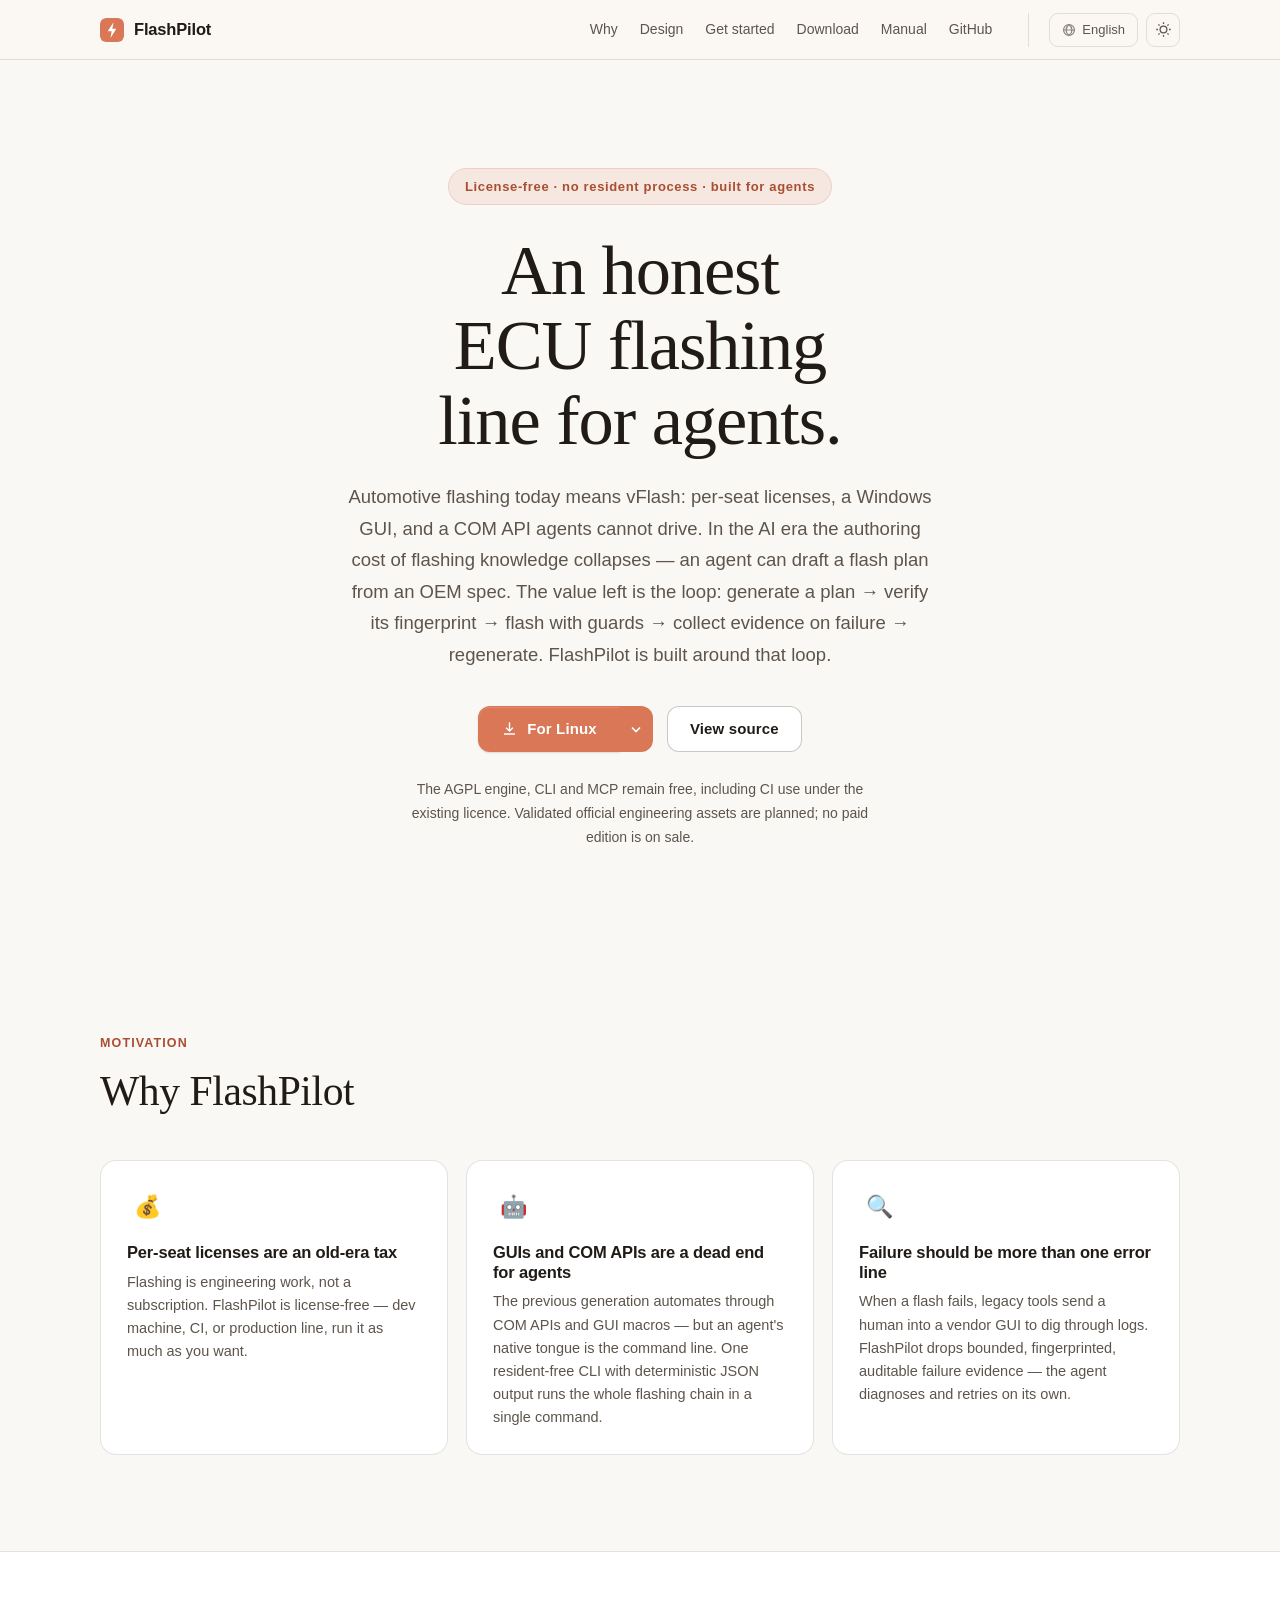
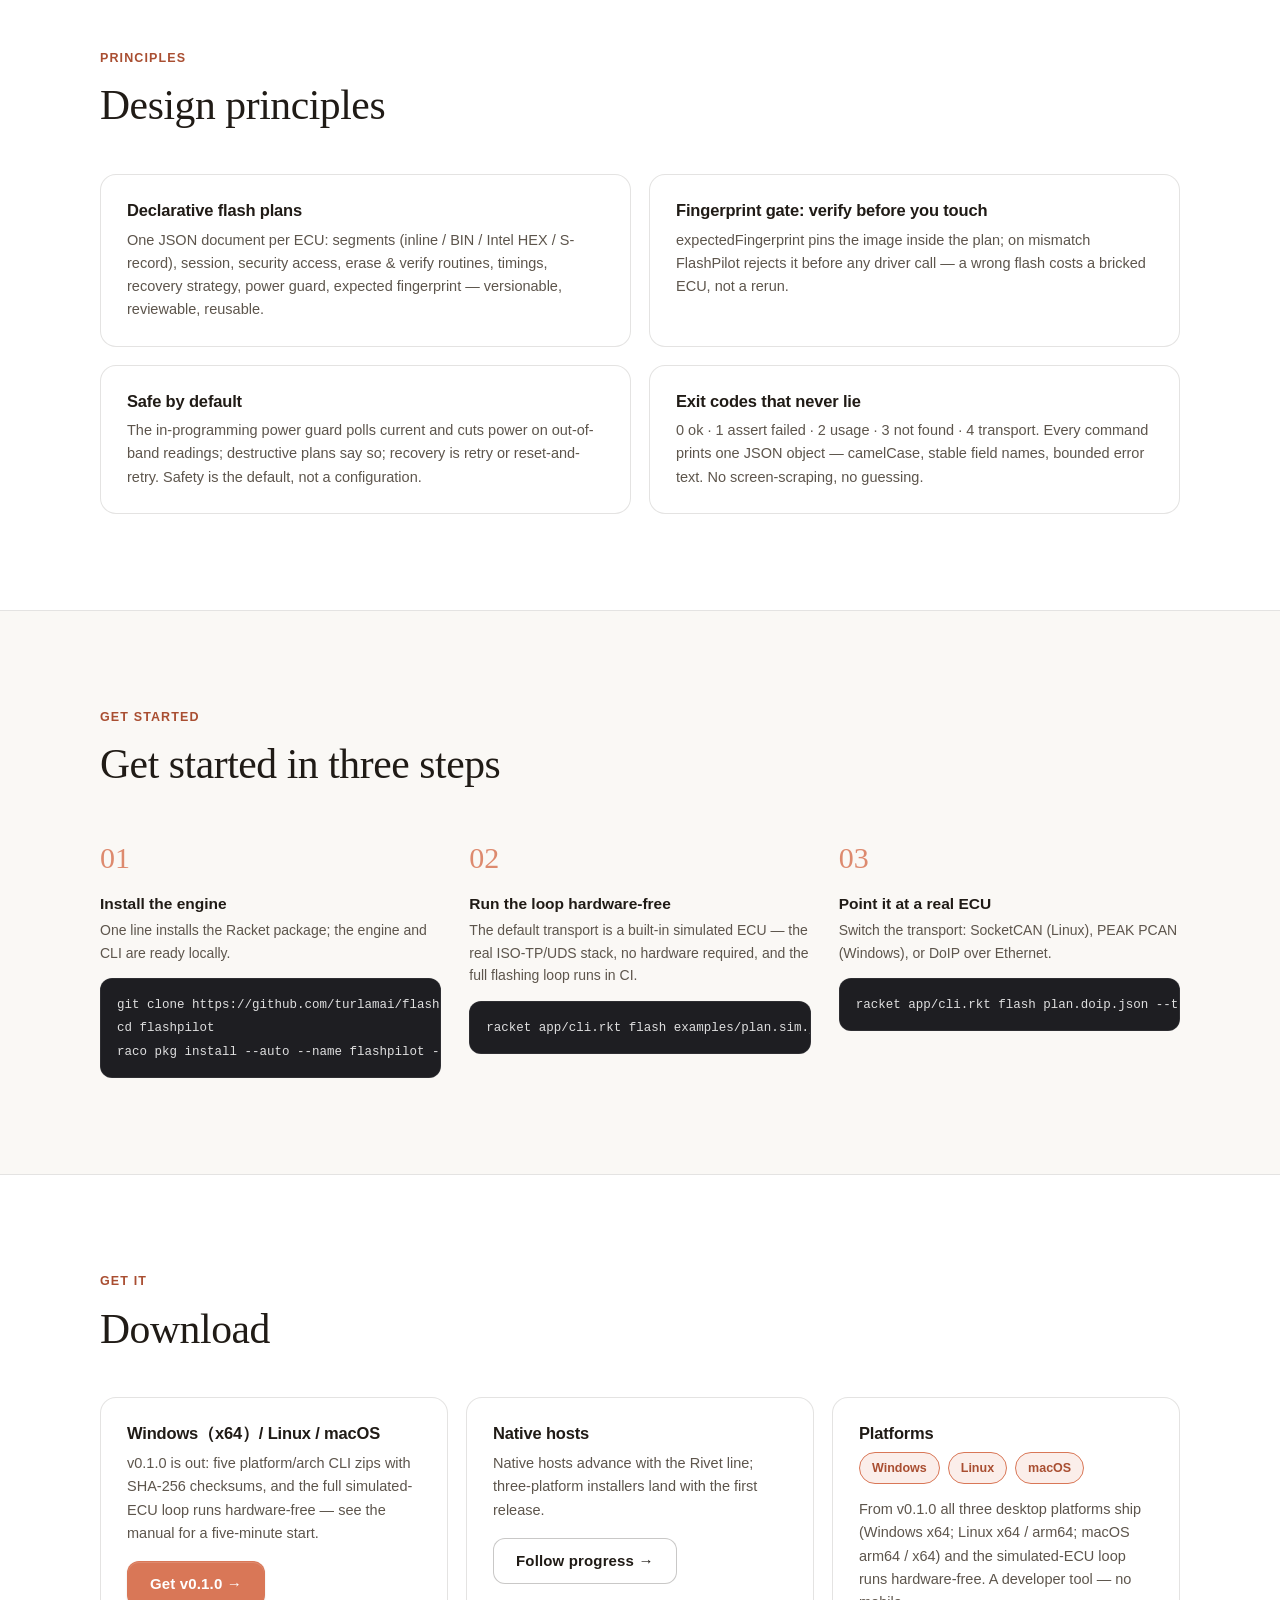
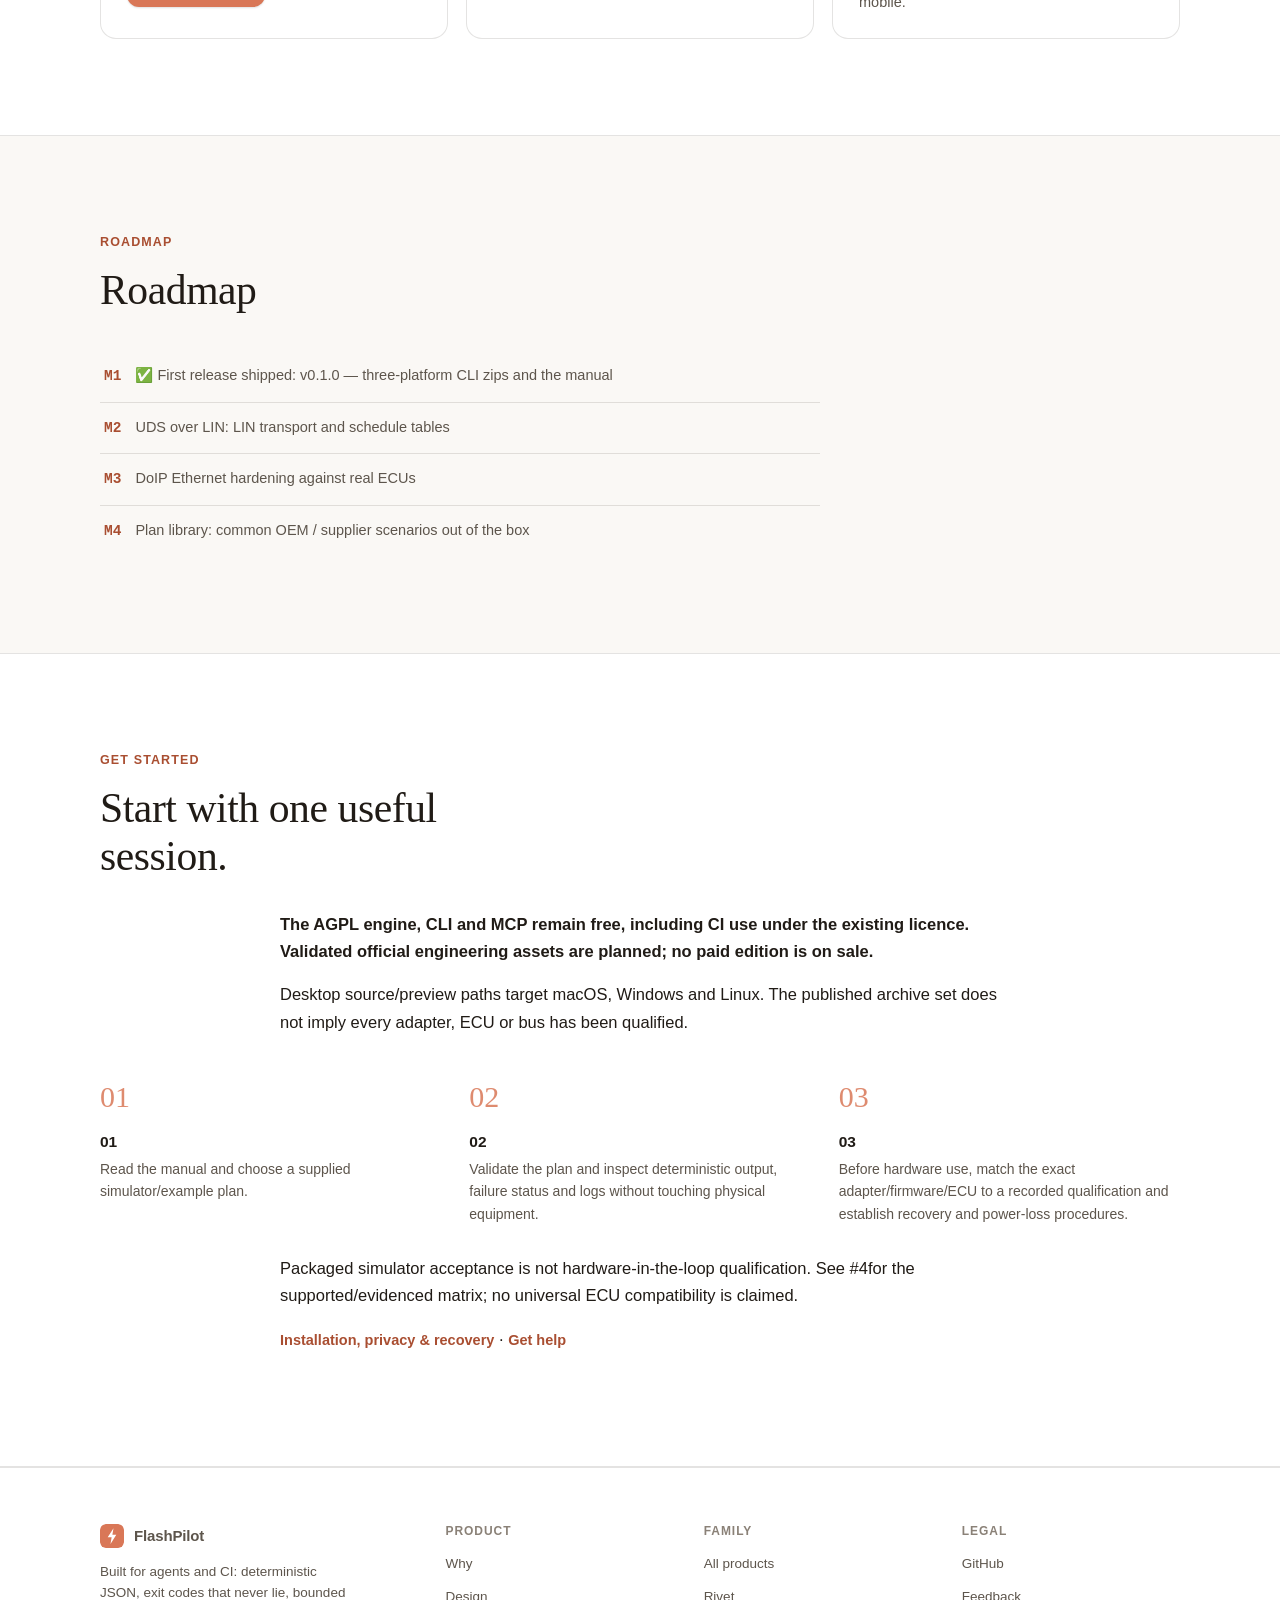
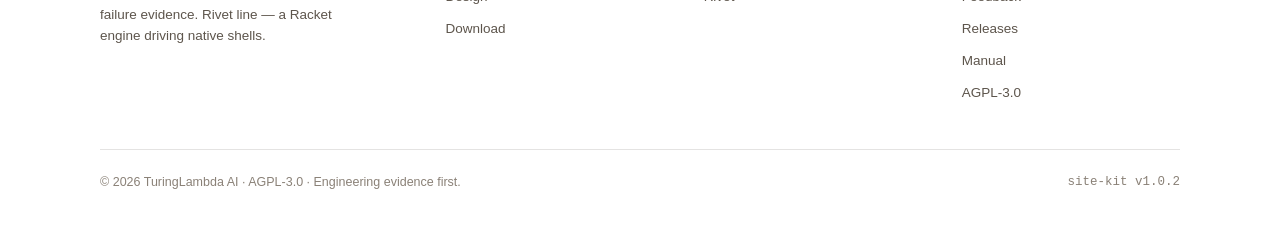
==== commit 9aa2220a: "site: rebuild homepage on site-kit v1.0.2 - adopt the family design system (terracotta accent, Newsr" ====
--- a/site/index.html
+++ b/site/index.html
@@ -1,368 +1,460 @@
 <!DOCTYPE html>
-<html lang="zh">
+<html lang="zh-CN" data-kit-id="flashpilot" data-kit-lang-key="flashpilot-lang">
+
 <head>
-<meta charset="utf-8">
-<meta name="viewport" content="width=device-width, initial-scale=1">
-<title>FlashPilot — Agent 原生的 ECU 刷写</title>
-<meta name="description" content="FlashPilot：免授权费的 vFlash 替代品。声明式烧录计划、UDS over CAN（ISO-TP）/DoIP/LIN、确定性 JSON、永不撒谎的退出码、有界失败证据，为编码 agent 与 CI 而生。Rivet 线——Racket 引擎驱动原生壳。">
-<link rel="stylesheet" href="styles.css">
-<script>
-  (function () {
-    var t = localStorage.getItem('flashpilot-theme');
-    if (!t) t = matchMedia('(prefers-color-scheme: dark)').matches ? 'dark' : 'light';
-    document.documentElement.dataset.theme = t;
-    var l = localStorage.getItem('flashpilot-lang');
-    if (!l) l = (navigator.language || 'zh').toLowerCase().startsWith('zh') ? 'zh' : 'en';
-    document.documentElement.lang = l === 'zh' ? 'zh-CN' : 'en';
-  })();
-</script>
-<script>
-var _hmt = _hmt || [];
-(function() {
-  var hm = document.createElement("script");
-  hm.src = "https://hm.baidu.com/hm.js?8e2445912635226bcba0c400bfb6079d";
-  var s = document.getElementsByTagName("script")[0];
-  s.parentNode.insertBefore(hm, s);
-})();
-</script>
-<style>
-  #product-support { display:flex; flex-wrap:wrap; justify-content:center; gap:12px 24px; padding:24px; font:inherit; border-top:1px solid var(--border, #a8a29e); }
-  #product-support a:focus-visible { outline:2px solid currentColor; outline-offset:4px; }
-  html:lang(en) #product-support .support-zh, html:lang(zh) #product-support .support-en { display:none; }
-</style>
-<style id="product-start-style">
-.product-availability{font-size:.95rem;line-height:1.65;max-width:72ch;margin:18px 0;opacity:.85} .hero .product-availability{margin-left:auto;margin-right:auto}
-.product-start{max-width:1120px;margin:64px auto;padding:32px 24px;border-top:1px solid var(--border,#aaa);font:inherit;line-height:1.65}
-.product-start h2{font-size:clamp(1.7rem,3vw,2.4rem);letter-spacing:-.025em;margin:0 0 16px}.product-start h3{font-size:1.05rem;margin:0 0 10px}.product-start p{margin:0 0 16px;max-width:74ch}.product-start-grid{display:grid;grid-template-columns:repeat(3,minmax(0,1fr));gap:28px;margin:28px 0}.product-start a{text-decoration:underline;text-underline-offset:4px;overflow-wrap:anywhere}.product-start a:focus-visible{outline:2px solid currentColor;outline-offset:5px}.product-start .start-links{display:flex;gap:16px 24px;flex-wrap:wrap}.product-start .start-status{font-weight:600}.product-start .start-limits{font-size:.95em}
-html:lang(en) .reader-zh,html:lang(zh) .reader-en{display:none!important}@media(max-width:700px){.product-start{margin:40px auto;padding:24px 20px}.product-start-grid{grid-template-columns:1fr;gap:18px}}
-</style>
-<style>.lang-menu li.lang-choice{padding:0}.lang-menu .lang-choice button{display:block;width:100%;padding:8px 12px;border:0;background:transparent;color:inherit;font:inherit;text-align:left;cursor:pointer}.lang-menu .lang-choice button:focus-visible{outline:2px solid currentColor;outline-offset:-2px;border-radius:4px}</style>
-<style id="visual-showcase-css">
-/* Visual Showcase: process illustration, intentionally not an app screenshot. */
-.vs-showcase{padding:clamp(48px,7vw,88px) 24px;background:var(--bg,var(--surface,#faf7f2));color:var(--text,var(--ink,#24211d))}
-.vs-showcase *{box-sizing:border-box}
-.vs-showcase .vs-wrap{max-width:1080px;margin:0 auto}
-.vs-showcase .vs-intro{text-align:center;max-width:680px;margin:0 auto 28px}
-.vs-showcase .vs-label{text-transform:uppercase;letter-spacing:.14em;font-size:.7rem;font-weight:700;color:var(--accent,#b85d3f)}
-.vs-showcase h2{font:inherit;font-size:clamp(1.65rem,3.3vw,2.5rem);font-weight:700;line-height:1.2;letter-spacing:-.04em;margin:12px 0}
-.vs-showcase .vs-lead,.vs-showcase .vs-caption{color:var(--text-2,var(--muted,#6b6660));line-height:1.7}
-.vs-showcase .vs-frame{padding:clamp(18px,3vw,34px);border:1px solid var(--border,var(--line,#e8e2d9));background:var(--bg-card,var(--surface,#fff));border-radius:24px;box-shadow:0 20px 60px rgba(36,29,18,.07);overflow:hidden}
-.vs-showcase .vs-stage{display:grid;grid-template-columns:repeat(3,minmax(0,1fr));gap:14px}
-.vs-showcase .vs-step{position:relative;min-height:170px;padding:22px 18px;border-radius:16px;background:var(--bg,var(--surface,#faf7f2));border:1px solid var(--border,var(--line,#e8e2d9))}
-.vs-showcase .vs-step:not(:last-child):after{content:"→";position:absolute;z-index:1;right:-15px;top:50%;transform:translateY(-50%);width:28px;height:28px;display:grid;place-items:center;border-radius:50%;background:var(--bg-card,var(--surface,#fff));color:var(--accent,#b85d3f);border:1px solid var(--border,var(--line,#e8e2d9))}
-.vs-showcase .vs-glyph{font-size:1.75rem;display:block;margin-bottom:24px;color:var(--accent,#b85d3f)}
-.vs-showcase .vs-step b{display:block;font-size:1.03rem;margin-bottom:7px}
-.vs-showcase .vs-step small{display:block;color:var(--text-2,var(--muted,#6b6660));font-size:.84rem;line-height:1.5}
-.vs-showcase .vs-caption{font-size:.79rem;text-align:center;margin:16px 0 0}
-.vs-showcase .vs-art{margin-bottom:22px;background:var(--bg,var(--surface,#f6f3ed));border:1px solid var(--border,var(--line,#e8e2d9));border-radius:18px;padding:22px;overflow:hidden;min-height:185px}
-.vs-showcase .vs-task-art{display:grid;grid-template-columns:1fr 1fr;gap:16px;align-items:start}
-.vs-showcase .vs-mini-board{background:var(--bg-card,var(--surface,#fff));border-radius:14px;border:1px solid var(--border,var(--line,#e8e2d9));padding:15px;box-shadow:0 6px 24px rgba(10,10,10,.04)}
-.vs-showcase .vs-mini-title{font-size:.76rem;color:var(--text-2,var(--muted,#6b6660));font-weight:700;margin-bottom:12px}
-.vs-showcase .vs-mini-task{display:flex;align-items:center;gap:10px;padding:9px 3px;border-top:1px solid var(--border,var(--line,#e8e2d9));font-size:.9rem}
-.vs-showcase .vs-ring{flex:none;height:17px;width:17px;border:2px solid var(--accent,#b85d3f);border-radius:50%}
-.vs-showcase .vs-ring.done{background:var(--accent,#b85d3f);position:relative}.vs-showcase .vs-ring.done:after{content:"✓";color:#fff;font-size:12px;position:absolute;left:2px;top:-3px}
-.vs-showcase .vs-mini-tag{margin-left:auto;color:var(--accent,#b85d3f);background:var(--accent-soft,#f7e5dd);font-size:.7rem;padding:3px 6px;border-radius:6px}
-.vs-showcase .vs-reader-art{display:grid;grid-template-columns:1.5fr 1fr;gap:18px}
-.vs-showcase .vs-paper,.vs-showcase .vs-annotation{border-radius:14px;background:var(--bg-card,var(--surface,#fff));border:1px solid var(--border,var(--line,#e8e2d9));padding:18px}
-.vs-showcase .vs-paper-title{font-size:.75rem;letter-spacing:.1em;color:var(--text-2,var(--muted,#6b6660));margin-bottom:22px}
-.vs-showcase .vs-line{height:9px;background:var(--border,var(--line,#e8e2d9));border-radius:8px;margin:12px 0;max-width:100%}
-.vs-showcase .vs-line.short{width:57%}.vs-showcase .vs-line.mid{width:82%}
-.vs-showcase .vs-highlight{height:15px;border-radius:3px;width:72%;background:color-mix(in srgb,var(--accent,#d97757) 32%,transparent)}
-.vs-showcase .vs-note-label{font-size:.72rem;letter-spacing:.09em;color:var(--accent,#b85d3f);font-weight:800}
-.vs-showcase .vs-note-body{font-size:.93rem;line-height:1.7;margin:18px 0}
-.vs-showcase .vs-note-foot{font-size:.75rem;color:var(--text-2,var(--muted,#6b6660))}
-html:lang(en) .vs-zh,html:lang(zh) .vs-en{display:none!important}
-@media(max-width:700px){.vs-showcase .vs-stage{grid-template-columns:1fr}.vs-showcase .vs-step{min-height:120px}.vs-showcase .vs-step:not(:last-child):after{right:calc(50% - 14px);top:auto;bottom:-15px;transform:rotate(90deg)}.vs-showcase .vs-glyph{margin-bottom:12px}.vs-showcase .vs-reader-art{grid-template-columns:1fr 1fr}.vs-showcase .vs-art{padding:14px}}
-@media(prefers-reduced-motion:reduce){.vs-showcase *, .vs-showcase *:before,.vs-showcase *:after{animation:none!important;transition:none!important}}
-.vs-showcase .vs-art img{display:block;max-width:100%;height:auto;margin:0 auto;border-radius:12px}.vs-showcase .vs-art .vs-mini-board{min-height:146px}.vs-showcase .vs-mini-task{line-height:1.5}.vs-showcase .vs-mini-task .vs-mono{font-family:ui-monospace,monospace;font-size:.77rem}
-</style>
+    <meta charset="UTF-8">
+    <meta name="viewport" content="width=device-width, initial-scale=1.0">
+    <title>FlashPilot — Agent 原生的 ECU 刷写</title>
+    <meta name="description" content="FlashPilot：免授权费的 vFlash 替代品。声明式烧录计划、UDS over CAN（ISO-TP）/DoIP/LIN、确定性 JSON、永不撒谎的退出码、有界失败证据，为编码 agent 与 CI 而生。Rivet 线——Racket 引擎驱动原生壳。">
+    <link rel="canonical" href="https://flashpilot.jrtx.site/">
+    <meta name="theme-color" content="#D97757">
+    <meta property="og:type" content="website">
+    <meta property="og:site_name" content="FlashPilot">
+    <meta property="og:title" content="FlashPilot — Agent-native ECU flashing">
+    <meta property="og:description" content="A license-free vFlash alternative: declarative flash plans, UDS over CAN (ISO-TP) / DoIP / LIN, deterministic JSON, exit codes that never lie, bounded failure evidence — built for coding agents and CI.">
+    <meta property="og:url" content="https://flashpilot.jrtx.site/">
+    <meta name="twitter:card" content="summary">
+    <meta name="twitter:title" content="FlashPilot — Agent-native ECU flashing">
+    <meta name="twitter:description" content="A license-free vFlash alternative: declarative flash plans, UDS over CAN (ISO-TP) / DoIP / LIN, deterministic JSON, exit codes that never lie, bounded failure evidence — built for coding agents and CI.">
+
+    <!-- Theme + language pre-paint: apply before first paint, no flash.
+         Storage keys carry forward from the previous flashpilot homepage. -->
+    <script>
+        (function () {
+            var t;
+            try { t = localStorage.getItem('flashpilot-theme'); } catch (e) {}
+            if (t !== 'dark' && t !== 'light') {
+                t = window.matchMedia && matchMedia('(prefers-color-scheme: dark)').matches ? 'dark' : 'light';
+            }
+            document.documentElement.dataset.theme = t;
+            var l;
+            try { l = localStorage.getItem('flashpilot-lang'); } catch (e) {}
+            if (l !== 'zh' && l !== 'en') {
+                l = (navigator.language || 'zh').toLowerCase().indexOf('zh') === 0 ? 'zh' : 'en';
+            }
+            document.documentElement.lang = l === 'zh' ? 'zh-CN' : 'en';
+        })();
+    </script>
+
+    <link rel="icon" type="image/svg+xml" href="data:image/svg+xml,%3Csvg xmlns='http://www.w3.org/2000/svg' viewBox='0 0 512 512'%3E%3Crect width='512' height='512' rx='115' fill='%23D97757'/%3E%3Cpath d='M288 88 L164 284 L248 284 L224 424 L348 228 L264 228 Z' fill='%23FFFFFF'/%3E%3C/svg%3E">
+    <link rel="stylesheet" href="family.css">
+    <link rel="stylesheet" href="site.css">
+    <link rel="preload" href="fonts/newsreader-latin-var.woff2" as="font" type="font/woff2" crossorigin>
+    <link rel="preload" href="fonts/inter-latin-var.woff2" as="font" type="font/woff2" crossorigin>
+    <script src="family.js" defer></script>
 </head>
+
 <body>
-<header class="nav">
-  <div class="nav-inner">
-    <a class="brand" href="#">FlashPilot</a>
-    <nav class="nav-links">
-      <a href="#why" data-i18n="nav.why">为什么需要</a>
-      <a href="#design" data-i18n="nav.design">设计原则</a>
-      <a href="#start" data-i18n="nav.start">三步开始</a>
-      <a href="#download" data-i18n="nav.download">下载</a>
-      <a href="https://github.com/turlamai/flashpilot/blob/main/docs/USER-GUIDE.zh-CN.md" data-guide-zh="https://github.com/turlamai/flashpilot/blob/main/docs/USER-GUIDE.zh-CN.md" data-guide-en="https://github.com/turlamai/flashpilot/blob/main/docs/USER-GUIDE.md" data-i18n="nav.guide">手册</a>
-      <a href="https://github.com/turlamai/flashpilot" data-i18n="nav.github">GitHub</a>
-      <div class="lang-dropdown-wrapper">
-        <button class="lang-btn" type="button" aria-label="Switch language">
-          <svg width="16" height="16" viewBox="0 0 24 24" fill="none" stroke="currentColor" stroke-width="2" stroke-linecap="round" stroke-linejoin="round"><circle cx="12" cy="12" r="10"></circle><line x1="2" y1="12" x2="22" y2="12"></line><path d="M12 2a15.3 15.3 0 0 1 4 10 15.3 15.3 0 0 1-4 10 15.3 15.3 0 0 1-4-10 15.3 15.3 0 0 1 4-10z"></path></svg>
-          <span id="current-lang-label">English</span>
-        </button>
-        <ul class="lang-menu">
-          <li class="lang-choice"><button type="button" onclick="setLanguage('en')">English</button></li>
-          <li class="lang-choice"><button type="button" onclick="setLanguage('zh')">简体中文</button></li>
-        </ul>
-      </div>
-      <button class="theme-btn" id="theme-btn" aria-label="Toggle theme">◐</button>
-    </nav>
-  </div>
-</header>
-
-<main>
-  <section class="hero">
-    <p class="kicker" data-i18n="kicker">免授权费 · 无常驻进程 · 为 agent 而生</p>
-    <h1 data-i18n="hero-title">给 agent 一条诚实的 ECU 烧录线。</h1>
-<p class="reader-en product-availability" lang="en">The AGPL engine, CLI and MCP remain free, including CI use under the existing licence. Validated official engineering assets are planned; no paid edition is on sale.</p><p class="reader-zh product-availability" lang="zh">AGPL 引擎、CLI 和 MCP 保持免费，包含现行许可证允许的 CI 使用。规划有经验证的官方工程资产；付费版尚未开售。</p>
-    <p class="lede" data-i18n="hero-lede">
-      汽车刷写的现状是 vFlash：按席位收费、Windows GUI、agent 开不动的
-      COM API。AI 时代，烧录知识的编写成本坍塌了——agent 能照着 OEM
-      规格书起草烧录计划，剩下的价值在闭环：生成计划 → 校验指纹 → 带
-      保护地烧录 → 收集失败证据 → 重新生成。FlashPilot 就是为这个闭环而生。
-    </p>
-    <div class="cta">
-      <a class="btn btn-primary" href="#download" data-i18n="hero.get">获取 FlashPilot</a>
-      <a class="btn btn-secondary" href="https://github.com/turlamai/flashpilot" data-i18n="hero.source">查看源码</a>
-    </div>
-  </section>
-<!-- Visual Showcase: conceptual diagram, not an application screenshot --><section class="vs-showcase" id="visual-showcase" aria-label="Product workflow illustration"><div class="vs-wrap"><div class="vs-intro"><span class="vs-label">PRODUCT IN CONTEXT · 产品如何工作</span><h2><span class="vs-zh" lang="zh-CN">让 ECU 刷写流程可描述、可检查、可追踪。</span><span class="vs-en" lang="en">Make ECU flash flows describable and auditable.</span></h2><p class="vs-lead"><span class="vs-zh" lang="zh-CN">展示声明式计划到验证报告的链路。示意不代表具体 ECU/适配器的真实硬件资格已经通过。</span><span class="vs-en" lang="en">A declarative-plan-to-evidence flow; this does not imply physical ECU/adapter qualification.</span></p></div><div class="vs-frame"><div class="vs-art vs-task-art"><div class="vs-mini-board"><div class="vs-mini-title">FLASH PLAN · SOURCE</div><div class="vs-mini-task"><span class="vs-ring" aria-hidden="true"></span><span>Targets & prerequisites</span></div><div class="vs-mini-task"><span class="vs-ring" aria-hidden="true"></span><span>Steps & timeouts</span></div><div class="vs-mini-task"><span class="vs-ring" aria-hidden="true"></span><span>Expected responses</span></div></div><div class="vs-mini-board"><div class="vs-mini-title">VALIDATION · EVIDENCE</div><div class="vs-mini-task"><span class="vs-ring" aria-hidden="true"></span><span>Plan fingerprint</span></div><div class="vs-mini-task"><span class="vs-ring" aria-hidden="true"></span><span>Deterministic result</span></div><div class="vs-mini-task"><span class="vs-ring" aria-hidden="true"></span><span>Bounded failure record</span></div></div></div><div class="vs-stage"><div class="vs-step"><span class="vs-glyph" aria-hidden="true">⌁</span><b><span class="vs-zh" lang="zh-CN">描述计划</span><span class="vs-en" lang="en">Describe</span></b><small><span class="vs-zh" lang="zh-CN">把刷写步骤编排成声明式计划</span><span class="vs-en" lang="en">Represent steps as a declarative plan</span></small></div><div class="vs-step"><span class="vs-glyph" aria-hidden="true">◈</span><b><span class="vs-zh" lang="zh-CN">先行检查</span><span class="vs-en" lang="en">Validate</span></b><small><span class="vs-zh" lang="zh-CN">校验计划与前提条件</span><span class="vs-en" lang="en">Validate the plan and prerequisites</span></small></div><div class="vs-step"><span class="vs-glyph" aria-hidden="true">▤</span><b><span class="vs-zh" lang="zh-CN">保留证据</span><span class="vs-en" lang="en">Capture</span></b><small><span class="vs-zh" lang="zh-CN">保留可核对的模拟或执行结果</span><span class="vs-en" lang="en">Capture inspectable simulated or run results</span></small></div></div><p class="vs-caption"><span class="vs-zh" lang="zh-CN">架构或工作流程示意，非当前 GUI 截图；实际可用能力以项目文档和验收记录为准。</span><span class="vs-en" lang="en">Architecture/workflow illustration, not a current GUI screenshot. Refer to project docs and acceptance evidence for available capabilities.</span></p></div></div></section><!-- End Visual Showcase -->
-
-
-  <section id="why" class="section">
-    <h2 data-i18n="why-title">为什么做 FlashPilot</h2>
-    <div class="grid three">
-      <div class="card">
-        <div class="card-icon">💰</div>
-        <h3 data-i18n="w1-title">授权费是旧时代的税</h3>
-        <p data-i18n="w1-body">刷写是工程活，不该按席位订阅。FlashPilot 免授权费，从开发机到 CI 到产线，想跑多少跑多少。</p>
-      </div>
-      <div class="card">
-        <div class="card-icon">🤖</div>
-        <h3 data-i18n="w2-title">GUI 和 COM API，agent 开不动</h3>
-        <p data-i18n="w2-body">上一代工具的自动化入口是 COM API 和 GUI 宏——agent 的母语是命令行。无常驻进程的 CLI、确定性 JSON 输出，一条命令跑完整条烧录链。</p>
-      </div>
-      <div class="card">
-        <div class="card-icon">🔍</div>
-        <h3 data-i18n="w3-title">失败不该是一句报错</h3>
-        <p data-i18n="w3-body">刷写失败时，传统工具让人开厂商工具翻日志。FlashPilot 落下有界、带指纹、可审计的失败证据，agent 自己诊断、自己重试，不用人插手。</p>
-      </div>
-    </div>
-  </section>
-
-  <section id="design" class="section alt">
-    <h2 data-i18n="design-title">设计原则</h2>
-    <div class="grid two">
-      <div class="card">
-        <h3 data-i18n="p1-title">声明式烧录计划</h3>
-        <p data-i18n="p1-body">一份 JSON 描述一个 ECU：段（内联 / BIN / Intel HEX / S-record）、会话、安全访问、擦写校验例程、时序、恢复策略、电源守卫、期望指纹——可版本化、可评审、可复用。</p>
-      </div>
-      <div class="card">
-        <h3 data-i18n="p2-title">指纹门禁，先验证后动手</h3>
-        <p data-i18n="p2-body">expectedFingerprint 把镜像钉死在计划里；指纹不对，在任何驱动调用之前就拒绝——刷错的成本是一次变砖，不是一次重跑。</p>
-      </div>
-      <div class="card">
-        <h3 data-i18n="p3-title">安全默认</h3>
-        <p data-i18n="p3-body">编程电源守卫轮询电流，越界即断电中止；破坏性计划明说；失败恢复 retry / resetAndRetry 二选一。默认就是安全的，而不是配置出来的。</p>
-      </div>
-      <div class="card">
-        <h3 data-i18n="p4-title">退出码永不撒谎</h3>
-        <p data-i18n="p4-body">0 成功 · 1 断言失败 · 2 用法错误 · 3 未找到 · 4 传输错误；每条命令打印一个 JSON 对象——camelCase、字段名稳定、错误文本有界，不用抓屏去猜。</p>
-      </div>
-    </div>
-  </section>
-
-  <section id="start" class="section">
-    <h2 data-i18n="start-title">三步开始</h2>
-    <div class="steps">
-      <div class="step">
-        <div class="step-num">1</div>
-        <div>
-          <h3 data-i18n="s1-title">装上引擎</h3>
-          <p data-i18n="s1-body">Racket 包一行装好，引擎与 CLI 即在本地可用。</p>
-          <div class="code">git clone https://github.com/turlamai/flashpilot.git
+    <header class="kit-nav">
+        <div class="kit-container kit-nav-inner">
+            <a class="kit-brand" href="#">
+                <svg class="kit-brand-mark" viewBox="0 0 512 512" aria-hidden="true"><rect width="512" height="512" rx="115" fill="#D97757"/><path d="M288 88 L164 284 L248 284 L224 424 L348 228 L264 228 Z" fill="#FFFFFF"/></svg>
+                <span>FlashPilot</span>
+            </a>
+            <nav class="kit-nav-links">
+                <a href="#why" data-i18n="nav.why">为什么需要</a>
+                <a href="#design" data-i18n="nav.design">设计原则</a>
+                <a href="#start" data-i18n="nav.start">三步开始</a>
+                <a href="#download" data-i18n="nav.download">下载</a>
+                <a href="https://github.com/turlamai/flashpilot/blob/main/docs/USER-GUIDE.zh-CN.md" data-zh-href="https://github.com/turlamai/flashpilot/blob/main/docs/USER-GUIDE.zh-CN.md" data-en-href="https://github.com/turlamai/flashpilot/blob/main/docs/USER-GUIDE.md" data-i18n="nav.guide">手册</a>
+                <a href="https://github.com/turlamai/flashpilot" data-i18n="nav.github">GitHub</a>
+            </nav>
+            <div class="kit-nav-actions">
+                <div class="kit-lang">
+                    <button class="kit-lang-btn" type="button" aria-haspopup="true" aria-expanded="false">
+                        <svg viewBox="0 0 16 16" fill="none" stroke="currentColor" stroke-width="1.4" aria-hidden="true"><circle cx="8" cy="8" r="6.2"/><path d="M1.8 8h12.4M8 1.8c-4.6 4-4.6 8.4 0 12.4 4.6-4 4.6-8.4 0-12.4z"/></svg>
+                        <span class="kit-lang-current">简体中文</span>
+                    </button>
+                    <ul class="kit-lang-menu">
+                        <li><button type="button" data-kit-lang="zh">简体中文</button></li>
+                        <li><button type="button" data-kit-lang="en">English</button></li>
+                    </ul>
+                </div>
+                <button class="kit-icon-btn kit-theme-toggle" type="button" aria-pressed="false" aria-label="Theme">
+                    <svg class="kit-icon-sun" viewBox="0 0 20 20" fill="none" stroke="currentColor" stroke-width="1.5" aria-hidden="true"><circle cx="10" cy="10" r="4"/><path d="M10 1.5v2M10 16.5v2M1.5 10h2M16.5 10h2M4 4l1.4 1.4M14.6 14.6L16 16M16 4l-1.4 1.4M5.4 14.6L4 16"/></svg>
+                    <svg class="kit-icon-moon" viewBox="0 0 20 20" fill="none" stroke="currentColor" stroke-width="1.5" aria-hidden="true"><path d="M16.5 12.2A7 7 0 0 1 7.8 3.5a7 7 0 1 0 8.7 8.7z"/></svg>
+                </button>
+            </div>
+        </div>
+    </header>
+
+    <main>
+        <!-- Hero -->
+        <section class="kit-hero">
+            <div class="kit-container">
+                <span class="kit-eyebrow" data-i18n="kicker">免授权费 · 无常驻进程 · 为 agent 而生</span>
+                <h1><span data-i18n="hero-title">给 agent 一条诚实的 ECU 烧录线。</span></h1>
+                <p class="kit-lead" data-i18n="hero-lede">汽车刷写的现状是 vFlash：按席位收费、Windows GUI、agent 开不动的 COM API。AI 时代，烧录知识的编写成本坍塌了——agent 能照着 OEM 规格书起草烧录计划，剩下的价值在闭环：生成计划 → 校验指纹 → 带保护地烧录 → 收集失败证据 → 重新生成。FlashPilot 就是为这个闭环而生。</p>
+                <div class="kit-btn-row">
+                    <div class="kit-dl">
+                        <a class="kit-btn kit-btn--primary" data-kit-dl-primary href="https://github.com/turlamai/flashpilot/releases/latest">
+                            <svg viewBox="0 0 20 20" fill="none" stroke="currentColor" stroke-width="1.6" aria-hidden="true"><path d="M10 2.5v10M6 9l4 4 4-4M3.5 16.5h13"/></svg>
+                            <span class="kit-dl-label" data-i18n="dl.generic">获取 FlashPilot</span>
+                        </a>
+                        <button class="kit-dl-caret" type="button" aria-haspopup="true" aria-expanded="false" aria-label="All platforms">
+                            <svg viewBox="0 0 14 14" fill="none" stroke="currentColor" stroke-width="1.6" aria-hidden="true"><path d="M3 5.5L7 9.5l4-4"/></svg>
+                        </button>
+                        <ul class="kit-dl-menu">
+                            <li><a href="https://github.com/turlamai/flashpilot/releases/latest" data-kit-dl="mac"><span class="kit-dl-os" data-i18n="dl.mac">macOS 版</span><span class="kit-dl-kind">.zip</span></a></li>
+                            <li><a href="https://github.com/turlamai/flashpilot/releases/latest" data-kit-dl="win"><span class="kit-dl-os" data-i18n="dl.win">Windows 版</span><span class="kit-dl-kind">.zip</span></a></li>
+                            <li><a href="https://github.com/turlamai/flashpilot/releases/latest" data-kit-dl="linux"><span class="kit-dl-os" data-i18n="dl.linux">Linux 版</span><span class="kit-dl-kind">.zip</span></a></li>
+                            <li class="kit-dl-note kit-hidden" data-kit-dl-note data-i18n="dl.note">移动端与未知平台请前往 Releases 页面选取对应安装包。</li>
+                        </ul>
+                    </div>
+                    <a class="kit-btn kit-btn--secondary" href="https://github.com/turlamai/flashpilot" data-i18n="hero.source">查看源码</a>
+                </div>
+                <p class="hero-availability" data-i18n="hero.availability">AGPL 引擎、CLI 和 MCP 保持免费，包含现行许可证允许的 CI 使用。规划有经验证的官方工程资产；付费版尚未开售。</p>
+            </div>
+        </section>
+
+        <!-- Why -->
+        <section id="why" class="kit-section">
+            <div class="kit-container">
+                <span class="kit-kicker" data-i18n="why.kicker">动机</span>
+                <h2 class="kit-h2" data-i18n="why-title">为什么做 FlashPilot</h2>
+                <div class="kit-grid kit-grid--3" style="margin-top: 44px;">
+                    <div class="kit-card">
+                        <span class="kit-card-icon emoji">💰</span>
+                        <h3 data-i18n="w1-title">授权费是旧时代的税</h3>
+                        <p data-i18n="w1-body">刷写是工程活，不该按席位订阅。FlashPilot 免授权费，从开发机到 CI 到产线，想跑多少跑多少。</p>
+                    </div>
+                    <div class="kit-card">
+                        <span class="kit-card-icon emoji">🤖</span>
+                        <h3 data-i18n="w2-title">GUI 和 COM API，agent 开不动</h3>
+                        <p data-i18n="w2-body">上一代工具的自动化入口是 COM API 和 GUI 宏——agent 的母语是命令行。无常驻进程的 CLI、确定性 JSON 输出，一条命令跑完整条烧录链。</p>
+                    </div>
+                    <div class="kit-card">
+                        <span class="kit-card-icon emoji">🔍</span>
+                        <h3 data-i18n="w3-title">失败不该是一句报错</h3>
+                        <p data-i18n="w3-body">刷写失败时，传统工具让人开厂商工具翻日志。FlashPilot 落下有界、带指纹、可审计的失败证据，agent 自己诊断、自己重试，不用人插手。</p>
+                    </div>
+                </div>
+            </div>
+        </section>
+
+        <!-- Design principles -->
+        <section id="design" class="kit-section kit-section--alt">
+            <div class="kit-container">
+                <span class="kit-kicker" data-i18n="design.kicker">原则</span>
+                <h2 class="kit-h2" data-i18n="design-title">设计原则</h2>
+                <div class="kit-grid kit-grid--2" style="margin-top: 44px;">
+                    <div class="kit-card">
+                        <h3 data-i18n="p1-title">声明式烧录计划</h3>
+                        <p data-i18n="p1-body">一份 JSON 描述一个 ECU：段（内联 / BIN / Intel HEX / S-record）、会话、安全访问、擦写校验例程、时序、恢复策略、电源守卫、期望指纹——可版本化、可评审、可复用。</p>
+                    </div>
+                    <div class="kit-card">
+                        <h3 data-i18n="p2-title">指纹门禁，先验证后动手</h3>
+                        <p data-i18n="p2-body">expectedFingerprint 把镜像钉死在计划里；指纹不对，在任何驱动调用之前就拒绝——刷错的成本是一次变砖，不是一次重跑。</p>
+                    </div>
+                    <div class="kit-card">
+                        <h3 data-i18n="p3-title">安全默认</h3>
+                        <p data-i18n="p3-body">编程电源守卫轮询电流，越界即断电中止；破坏性计划明说；失败恢复 retry / resetAndRetry 二选一。默认就是安全的，而不是配置出来的。</p>
+                    </div>
+                    <div class="kit-card">
+                        <h3 data-i18n="p4-title">退出码永不撒谎</h3>
+                        <p data-i18n="p4-body">0 成功 · 1 断言失败 · 2 用法错误 · 3 未找到 · 4 传输错误；每条命令打印一个 JSON 对象——camelCase、字段名稳定、错误文本有界，不用抓屏去猜。</p>
+                    </div>
+                </div>
+            </div>
+        </section>
+
+        <!-- Three steps -->
+        <section id="start" class="kit-section">
+            <div class="kit-container">
+                <span class="kit-kicker" data-i18n="start.kicker">上手</span>
+                <h2 class="kit-h2" data-i18n="start-title">三步开始</h2>
+                <div class="kit-steps" style="margin-top: 44px;">
+                    <div class="kit-step">
+                        <h3 data-i18n="s1-title">装上引擎</h3>
+                        <p data-i18n="s1-body">Racket 包一行装好，引擎与 CLI 即在本地可用。</p>
+                        <pre class="step-code"><code>git clone https://github.com/turlamai/flashpilot.git
 cd flashpilot
-raco pkg install --auto --name flashpilot --link racket</div>
+raco pkg install --auto --name flashpilot --link racket</code></pre>
+                    </div>
+                    <div class="kit-step">
+                        <h3 data-i18n="s2-title">内置模拟 ECU 空跑闭环</h3>
+                        <p data-i18n="s2-body">默认传输是内置模拟 ECU——真实的 ISO-TP/UDS 栈，全程无需硬件，CI 里也能跑完整烧录闭环。</p>
+                        <pre class="step-code"><code>racket app/cli.rkt flash examples/plan.sim.json</code></pre>
+                    </div>
+                    <div class="kit-step">
+                        <h3 data-i18n="s3-title">换上真车</h3>
+                        <p data-i18n="s3-body">改传输参数指向真实 ECU：SocketCAN（Linux）、PEAK PCAN（Windows）或 DoIP 以太网。</p>
+                        <pre class="step-code"><code>racket app/cli.rkt flash plan.doip.json --transport doip --host 192.168.0.1</code></pre>
+                    </div>
+                </div>
+            </div>
+        </section>
+
+        <!-- Download -->
+        <section id="download" class="kit-section kit-section--alt">
+            <div class="kit-container">
+                <span class="kit-kicker" data-i18n="download.kicker">获取</span>
+                <h2 class="kit-h2" data-i18n="download-title">下载</h2>
+                <div class="kit-grid kit-grid--3" style="margin-top: 44px;">
+                    <div class="kit-card">
+                        <h3>Windows（x64）/ Linux / macOS</h3>
+                        <p data-i18n="dl-cli">v0.1.0 已发布：五个平台架构的 CLI zip + SHA-256 校验，免硬件跑通模拟 ECU 全闭环——五分钟上手见手册。</p>
+                        <p class="card-cta"><a class="kit-btn kit-btn--primary" href="https://github.com/turlamai/flashpilot/releases/latest" data-i18n="dl-watch">前往下载 →</a></p>
+                    </div>
+                    <div class="kit-card">
+                        <h3 data-i18n="dl.host-title">原生宿主</h3>
+                        <p data-i18n="dl-host">原生壳随 Rivet 线推进，三平台安装包随首个发布一起交付。</p>
+                        <p class="card-cta"><a class="kit-btn kit-btn--secondary" href="https://github.com/turlamai/flashpilot" data-i18n="dl-progress">了解进展 →</a></p>
+                    </div>
+                    <div class="kit-card">
+                        <h3 data-i18n="dl-platforms-title">平台</h3>
+                        <p class="platform-row">
+                            <span class="chip ok">Windows</span>
+                            <span class="chip ok">Linux</span>
+                            <span class="chip ok">macOS</span>
+                        </p>
+                        <p data-i18n="dl-platforms-body">v0.1.0 起三平台 CLI 均已发布（Windows x64；Linux x64 / arm64；macOS arm64 / x64），模拟 ECU 全链路免硬件可跑。这是开发者工具，不做移动端。</p>
+                    </div>
+                </div>
+            </div>
+        </section>
+
+        <!-- Roadmap -->
+        <section class="kit-section" id="roadmap">
+            <div class="kit-container">
+                <span class="kit-kicker" data-i18n="roadmap.kicker">路线</span>
+                <h2 class="kit-h2" data-i18n="roadmap-title">路线图</h2>
+                <ul class="roadmap-list">
+                    <li><strong>M1</strong><span data-i18n="rm1">✅ 首个发布 v0.1.0 已交付：三平台 CLI zip 与手册</span></li>
+                    <li><strong>M2</strong><span data-i18n="rm2">UDS over LIN：LIN 传输与调度表</span></li>
+                    <li><strong>M3</strong><span data-i18n="rm3">DoIP 以太网对真实 ECU 加固</span></li>
+                    <li><strong>M4</strong><span data-i18n="rm4">烧录计划库：常见 OEM / 供应商场景开箱即用</span></li>
+                </ul>
+            </div>
+        </section>
+
+        <!-- Adoption -->
+        <section class="kit-section kit-section--alt" id="start-here">
+            <div class="kit-container">
+                <span class="kit-kicker" data-i18n="adoption.kicker">开始使用</span>
+                <h2 class="kit-h2" data-i18n="adoption.title">从一次有效使用开始。</h2>
+                <div class="kit-prose adoption-prose">
+                    <p class="adoption-status" data-i18n="adoption.status">AGPL 引擎、CLI 和 MCP 保持免费，包含现行许可证允许的 CI 使用。规划有经验证的官方工程资产；付费版尚未开售。</p>
+                    <p data-i18n="adoption.p1">桌面源码和预览路径面向 macOS、Windows、Linux。发布压缩包不表示所有适配器、ECU 和总线均已合格。</p>
+                </div>
+                <div class="kit-steps" style="margin-top: 36px;">
+                    <div class="kit-step">
+                        <h3>01</h3>
+                        <p data-i18n="adoption.s1">先阅读手册，选择随库提供的模拟器和示例计划。</p>
+                    </div>
+                    <div class="kit-step">
+                        <h3>02</h3>
+                        <p data-i18n="adoption.s2">先在不接触真实设备的情况下验证计划，检查确定性输出、失败状态和日志。</p>
+                    </div>
+                    <div class="kit-step">
+                        <h3>03</h3>
+                        <p data-i18n="adoption.s3">使用真实硬件前，将适配器、固件、ECU 与具体资格记录匹配，并建立恢复与断电处理流程。</p>
+                    </div>
+                </div>
+                <div class="kit-prose adoption-prose">
+                    <p class="adoption-limits"><span data-i18n="adoption.limits-a">打包模拟器验收不等于硬件在环资格。支持与证据矩阵见</span> <a href="https://github.com/turlamai/flashpilot/issues/4">#4</a><span data-i18n="adoption.limits-b">；不承诺通用 ECU 兼容。</span></p>
+                    <p class="start-links"><a href="https://github.com/turlamai/flashpilot/blob/main/docs/USER-GUIDE.md" data-zh-href="https://github.com/turlamai/flashpilot/blob/main/docs/USER-GUIDE.zh-CN.md" data-en-href="https://github.com/turlamai/flashpilot/blob/main/docs/USER-GUIDE.md" data-i18n="adoption.link">安装、隐私与恢复</a> · <a href="https://github.com/turlamai/flashpilot/issues" data-i18n="adoption.help">反馈与帮助</a></p>
+                </div>
+            </div>
+        </section>
+    </main>
+
+    <footer class="kit-footer">
+        <div class="kit-container">
+            <div class="kit-footer-grid">
+                <div>
+                    <a class="kit-brand" href="#">
+                        <svg class="kit-brand-mark" viewBox="0 0 512 512" aria-hidden="true"><rect width="512" height="512" rx="115" fill="#D97757"/><path d="M288 88 L164 284 L248 284 L224 424 L348 228 L264 228 Z" fill="#FFFFFF"/></svg>
+                        <span>FlashPilot</span>
+                    </a>
+                    <p class="kit-footer-tagline" data-i18n="footer.tagline">为 agent 与 CI 而生：确定性 JSON、稳定退出码、有界失败证据。Rivet 线——Racket 引擎驱动原生壳。</p>
+                </div>
+                <div>
+                    <h4 data-i18n="footer.product">产品</h4>
+                    <ul>
+                        <li><a href="#why" data-i18n="nav.why">为什么需要</a></li>
+                        <li><a href="#design" data-i18n="nav.design">设计原则</a></li>
+                        <li><a href="#download" data-i18n="nav.download">下载</a></li>
+                    </ul>
+                </div>
+                <div>
+                    <h4 data-i18n="footer.family">家族</h4>
+                    <ul>
+                        <li><a href="https://jrtx.site/" data-i18n="footer.portal">全部产品</a></li>
+                        <li><a href="https://rivet.jrtx.site/">Rivet</a></li>
+                    </ul>
+                </div>
+                <div>
+                    <h4 data-i18n="footer.legal">条款</h4>
+                    <ul>
+                        <li><a href="https://github.com/turlamai/flashpilot">GitHub</a></li>
+                        <li><a href="https://github.com/turlamai/flashpilot/issues" data-i18n="footer.issues">反馈</a></li>
+                        <li><a href="https://github.com/turlamai/flashpilot/releases" data-i18n="footer.releases">发布与更新</a></li>
+                        <li><a href="https://github.com/turlamai/flashpilot/blob/main/docs/USER-GUIDE.zh-CN.md" data-zh-href="https://github.com/turlamai/flashpilot/blob/main/docs/USER-GUIDE.zh-CN.md" data-en-href="https://github.com/turlamai/flashpilot/blob/main/docs/USER-GUIDE.md" data-i18n="nav.guide">手册</a></li>
+                        <li><a href="https://github.com/turlamai/flashpilot/blob/main/LICENSE" data-i18n="footer.license">AGPL-3.0</a></li>
+                    </ul>
+                </div>
+            </div>
+            <div class="kit-footer-bottom">
+                <span data-i18n="footer.copyright">© 2026 TuringLambda AI · AGPL-3.0 · 工程证据优先。</span>
+                <span class="kit-mono">site-kit v1.0.2</span>
+            </div>
         </div>
-      </div>
-      <div class="step">
-        <div class="step-num">2</div>
-        <div>
-          <h3 data-i18n="s2-title">内置模拟 ECU 空跑闭环</h3>
-          <p data-i18n="s2-body">默认传输是内置模拟 ECU——真实的 ISO-TP/UDS 栈，全程无需硬件，CI 里也能跑完整烧录闭环。</p>
-          <div class="code">racket app/cli.rkt flash examples/plan.sim.json</div>
-        </div>
-      </div>
-      <div class="step">
-        <div class="step-num">3</div>
-        <div>
-          <h3 data-i18n="s3-title">换上真车</h3>
-          <p data-i18n="s3-body">改传输参数指向真实 ECU：SocketCAN（Linux）、PEAK PCAN（Windows）或 DoIP 以太网。</p>
-          <div class="code">racket app/cli.rkt flash plan.doip.json --transport doip --host 192.168.0.1</div>
-        </div>
-      </div>
-    </div>
-  </section>
-
-  <section id="download" class="section alt">
-    <h2 data-i18n="download-title">下载</h2>
-    <div class="dl-grid">
-      <a class="dl-card" href="https://github.com/turlamai/flashpilot/releases/latest">
-        <h3>Windows（x64）/ Linux / macOS</h3>
-        <p data-i18n="dl-cli">v0.1.0 已发布：五个平台架构的 CLI zip + SHA-256 校验，免硬件跑通模拟 ECU 全闭环——五分钟上手见手册。</p>
-        <span class="btn btn-primary" data-i18n="dl-watch">前往下载 →</span>
-      </a>
-      <a class="dl-card" href="https://github.com/turlamai/flashpilot">
-        <h3>原生宿主</h3>
-        <p data-i18n="dl-host">原生壳随 Rivet 线推进，三平台安装包随首个发布一起交付。</p>
-        <span class="btn btn-secondary" data-i18n="dl-progress">了解进展 →</span>
-      </a>
-      <div class="dl-card">
-        <h3 data-i18n="dl-platforms-title">平台</h3>
-        <p class="platform-row">
-          <span class="chip ok">Windows</span>
-          <span class="chip ok">Linux</span>
-          <span class="chip ok">macOS</span>
-        </p>
-        <p class="muted" data-i18n="dl-platforms-body">
-          v0.1.0 起三平台 CLI 均已发布（Windows x64；Linux x64 / arm64；macOS arm64 / x64），模拟 ECU 全链路免硬件可跑。这是开发者工具，不做移动端。
-        </p>
-      </div>
-    </div>
-  </section>
-
-  <section class="section">
-    <h2 data-i18n="roadmap-title">路线图</h2>
-    <ul>
-      <li><strong>M1</strong> — <span data-i18n="rm1">✅ 首个发布 v0.1.0 已交付：三平台 CLI zip 与手册</span></li>
-      <li><strong>M2</strong> — <span data-i18n="rm2">UDS over LIN：LIN 传输与调度表</span></li>
-      <li><strong>M3</strong> — <span data-i18n="rm3">DoIP 以太网对真实 ECU 加固</span></li>
-      <li><strong>M4</strong> — <span data-i18n="rm4">烧录计划库：常见 OEM / 供应商场景开箱即用</span></li>
-    </ul>
-  </section>
-<section id="start-here" class="product-start" aria-label="Get started / 开始使用">
-<h2 class="reader-en " lang="en">Start with one useful session.</h2><h2 class="reader-zh " lang="zh">从一次有效使用开始。</h2><p class="reader-en start-status" lang="en">The AGPL engine, CLI and MCP remain free, including CI use under the existing licence. Validated official engineering assets are planned; no paid edition is on sale.</p><p class="reader-zh start-status" lang="zh">AGPL 引擎、CLI 和 MCP 保持免费，包含现行许可证允许的 CI 使用。规划有经验证的官方工程资产；付费版尚未开售。</p><p class="reader-en " lang="en">Desktop source/preview paths target macOS, Windows and Linux. The published archive set does not imply every adapter, ECU or bus has been qualified.</p><p class="reader-zh " lang="zh">桌面源码和预览路径面向 macOS、Windows、Linux。发布压缩包不表示所有适配器、ECU 和总线均已合格。</p><div class="product-start-grid"><article><h3 class="reader-en " lang="en">01</h3><h3 class="reader-zh " lang="zh">01</h3><p class="reader-en " lang="en">Read the manual and choose a supplied simulator/example plan.</p><p class="reader-zh " lang="zh">先阅读手册，选择随库提供的模拟器和示例计划。</p></article><article><h3 class="reader-en " lang="en">02</h3><h3 class="reader-zh " lang="zh">02</h3><p class="reader-en " lang="en">Validate the plan and inspect deterministic output, failure status and logs without touching physical equipment.</p><p class="reader-zh " lang="zh">先在不接触真实设备的情况下验证计划，检查确定性输出、失败状态和日志。</p></article><article><h3 class="reader-en " lang="en">03</h3><h3 class="reader-zh " lang="zh">03</h3><p class="reader-en " lang="en">Before hardware use, match the exact adapter/firmware/ECU to a recorded qualification and establish recovery and power-loss procedures.</p><p class="reader-zh " lang="zh">使用真实硬件前，将适配器、固件、ECU 与具体资格记录匹配，并建立恢复与断电处理流程。</p></article></div><p class="reader-en start-limits" lang="en">Packaged simulator acceptance is not hardware-in-the-loop qualification. Consult <a href="https://github.com/turlamai/flashpilot/issues/4">#4</a> for the supported/evidenced matrix; no universal ECU compatibility is claimed.</p><p class="reader-zh start-limits" lang="zh">打包模拟器验收不等于硬件在环资格。支持与证据矩阵见 <a href="https://github.com/turlamai/flashpilot/issues/4">#4</a>；不承诺通用 ECU 兼容。</p><div class="start-links"><a class="reader-en" lang="en" href="https://github.com/turlamai/flashpilot/blob/main/docs/USER-GUIDE.md">Installation, privacy &amp; recovery</a><a class="reader-zh" lang="zh" href="https://github.com/turlamai/flashpilot/blob/main/docs/USER-GUIDE.zh-CN.md">安装、隐私与恢复</a><a href="https://github.com/turlamai/flashpilot/issues"><span class="reader-en " lang="en">Get help</span><span class="reader-zh " lang="zh">反馈与帮助</span></a></div>
-</section>
-</main>
-
-<footer>
-  <span>AGPL-3.0 · <a href="https://github.com/turlamai/flashpilot">github.com/turlamai/flashpilot</a></span>
-  <span data-i18n="footer-note">为 agent 与 CI 而生：确定性 JSON、稳定退出码、有界失败证据。Rivet 线——Racket 引擎驱动原生壳。</span>
-</footer>
-<nav id="product-support" aria-label="Support / 支持"><a href="https://github.com/turlamai/flashpilot/issues"><span class="support-zh">反馈</span><span class="support-en" lang="en">Feedback</span></a> <a href="https://github.com/turlamai/flashpilot/releases"><span class="support-zh">发布与更新</span><span class="support-en" lang="en">Releases</span></a> <a href="https://github.com/turlamai/flashpilot/blob/main/LICENSE"><span class="support-zh">源码许可</span><span class="support-en" lang="en">Source license</span></a> <a class="support-zh" href="https://github.com/turlamai/flashpilot/blob/main/docs/USER-GUIDE.zh-CN.md">使用与帮助</a> <a class="support-en" lang="en" href="https://github.com/turlamai/flashpilot/blob/main/docs/USER-GUIDE.md">Usage & help</a></nav>
-
-<script>
-(function () {
-  var I18N = {
-    en: {
-      'nav.why': 'Why', 'nav.design': 'Design', 'nav.start': 'Get started',
-      'nav.download': 'Download', 'nav.guide': 'Manual', 'nav.github': 'GitHub',
-      'kicker': 'license-free · no resident process · built for agents',
-      'hero-title': 'An honest ECU flashing line for agents.',
-      'hero-lede': "Automotive flashing today means vFlash: per-seat licenses, a Windows GUI, and a COM API agents cannot drive. In the AI era the authoring cost of flashing knowledge collapses — an agent can draft a flash plan from an OEM spec. The value left is the loop: generate a plan → verify its fingerprint → flash with guards → collect evidence on failure → regenerate. FlashPilot is built around that loop.",
-      'hero.get': 'Get FlashPilot', 'hero.source': 'View source',
-      'why-title': 'Why FlashPilot',
-      'w1-title': 'Per-seat licenses are an old-era tax',
-      'w1-body': 'Flashing is engineering work, not a subscription. FlashPilot is license-free — dev machine, CI, or production line, run it as much as you want.',
-      'w2-title': 'GUIs and COM APIs are a dead end for agents',
-      'w2-body': "The previous generation automates through COM APIs and GUI macros — but an agent's native tongue is the command line. One resident-free CLI with deterministic JSON output runs the whole flashing chain in a single command.",
-      'w3-title': 'Failure should be more than one error line',
-      'w3-body': 'When a flash fails, legacy tools send a human into a vendor GUI to dig through logs. FlashPilot drops bounded, fingerprinted, auditable failure evidence — the agent diagnoses and retries on its own.',
-      'design-title': 'Design principles',
-      'p1-title': 'Declarative flash plans',
-      'p1-body': 'One JSON document per ECU: segments (inline / BIN / Intel HEX / S-record), session, security access, erase & verify routines, timings, recovery strategy, power guard, expected fingerprint — versionable, reviewable, reusable.',
-      'p2-title': 'Fingerprint gate: verify before you touch',
-      'p2-body': 'expectedFingerprint pins the image inside the plan; on mismatch FlashPilot rejects it before any driver call — a wrong flash costs a bricked ECU, not a rerun.',
-      'p3-title': 'Safe by default',
-      'p3-body': 'The in-programming power guard polls current and cuts power on out-of-band readings; destructive plans say so; recovery is retry or reset-and-retry. Safety is the default, not a configuration.',
-      'p4-title': 'Exit codes that never lie',
-      'p4-body': '0 ok · 1 assert failed · 2 usage · 3 not found · 4 transport. Every command prints one JSON object — camelCase, stable field names, bounded error text. No screen-scraping, no guessing.',
-      'start-title': 'Get started in three steps',
-      's1-title': 'Install the engine',
-      's1-body': 'One line installs the Racket package; the engine and CLI are ready locally.',
-      's2-title': 'Run the loop hardware-free',
-      's2-body': 'The default transport is a built-in simulated ECU — the real ISO-TP/UDS stack, no hardware required, and the full flashing loop runs in CI.',
-      's3-title': 'Point it at a real ECU',
-      's3-body': 'Switch the transport: SocketCAN (Linux), PEAK PCAN (Windows), or DoIP over Ethernet.',
-      'download-title': 'Download',
-      'dl-cli': 'v0.1.0 is out: five platform/arch CLI zips with SHA-256 checksums, and the full simulated-ECU loop runs hardware-free — see the manual for a five-minute start.',
-      'dl-host': 'Native hosts advance with the Rivet line; three-platform installers land with the first release.',
-      'dl-watch': 'Get v0.1.0 →', 'dl-progress': 'Follow progress →',
-      'dl-platforms-title': 'Platforms',
-      'dl-platforms-body': 'From v0.1.0 all three desktop platforms ship (Windows x64; Linux x64 / arm64; macOS arm64 / x64) and the simulated-ECU loop runs hardware-free. A developer tool — no mobile.',
-      'roadmap-title': 'Roadmap',
-      'rm1': '✅ First release shipped: v0.1.0 — three-platform CLI zips and the manual',
-      'rm2': 'UDS over LIN: LIN transport and schedule tables',
-      'rm3': 'DoIP Ethernet hardening against real ECUs',
-      'rm4': 'Plan library: common OEM / supplier scenarios out of the box',
-      'footer-note': 'Built for agents and CI: deterministic JSON, exit codes that never lie, bounded failure evidence. Rivet line — a Racket engine driving native shells.'
-    },
-    zh: {
-      'nav.why': '为什么需要', 'nav.design': '设计原则', 'nav.start': '三步开始',
-      'nav.download': '下载', 'nav.guide': '手册', 'nav.github': 'GitHub',
-      'kicker': '免授权费 · 无常驻进程 · 为 agent 而生',
-      'hero-title': '给 agent 一条诚实的 ECU 烧录线。',
-      'hero-lede': '汽车刷写的现状是 vFlash：按席位收费、Windows GUI、agent 开不动的 COM API。AI 时代，烧录知识的编写成本坍塌了——agent 能照着 OEM 规格书起草烧录计划，剩下的价值在闭环：生成计划 → 校验指纹 → 带保护地烧录 → 收集失败证据 → 重新生成。FlashPilot 就是为这个闭环而生。',
-      'hero.get': '获取 FlashPilot', 'hero.source': '查看源码',
-      'why-title': '为什么做 FlashPilot',
-      'w1-title': '授权费是旧时代的税',
-      'w1-body': '刷写是工程活，不该按席位订阅。FlashPilot 免授权费，从开发机到 CI 到产线，想跑多少跑多少。',
-      'w2-title': 'GUI 和 COM API，agent 开不动',
-      'w2-body': '上一代工具的自动化入口是 COM API 和 GUI 宏——agent 的母语是命令行。无常驻进程的 CLI、确定性 JSON 输出，一条命令跑完整条烧录链。',
-      'w3-title': '失败不该是一句报错',
-      'w3-body': '刷写失败时，传统工具让人开厂商工具翻日志。FlashPilot 落下有界、带指纹、可审计的失败证据，agent 自己诊断、自己重试，不用人插手。',
-      'design-title': '设计原则',
-      'p1-title': '声明式烧录计划',
-      'p1-body': '一份 JSON 描述一个 ECU：段（内联 / BIN / Intel HEX / S-record）、会话、安全访问、擦写校验例程、时序、恢复策略、电源守卫、期望指纹——可版本化、可评审、可复用。',
-      'p2-title': '指纹门禁，先验证后动手',
-      'p2-body': 'expectedFingerprint 把镜像钉死在计划里；指纹不对，在任何驱动调用之前就拒绝——刷错的成本是一次变砖，不是一次重跑。',
-      'p3-title': '安全默认',
-      'p3-body': '编程电源守卫轮询电流，越界即断电中止；破坏性计划明说；失败恢复 retry / resetAndRetry 二选一。默认就是安全的，而不是配置出来的。',
-      'p4-title': '退出码永不撒谎',
-      'p4-body': '0 成功 · 1 断言失败 · 2 用法错误 · 3 未找到 · 4 传输错误；每条命令打印一个 JSON 对象——camelCase、字段名稳定、错误文本有界，不用抓屏去猜。',
-      'start-title': '三步开始',
-      's1-title': '装上引擎',
-      's1-body': 'Racket 包一行装好，引擎与 CLI 即在本地可用。',
-      's2-title': '内置模拟 ECU 空跑闭环',
-      's2-body': '默认传输是内置模拟 ECU——真实的 ISO-TP/UDS 栈，全程无需硬件，CI 里也能跑完整烧录闭环。',
-      's3-title': '换上真车',
-      's3-body': '改传输参数指向真实 ECU：SocketCAN（Linux）、PEAK PCAN（Windows）或 DoIP 以太网。',
-      'download-title': '下载',
-      'dl-cli': 'v0.1.0 已发布：五个平台架构的 CLI zip + SHA-256 校验，免硬件跑通模拟 ECU 全闭环——五分钟上手见手册。',
-      'dl-host': '原生壳随 Rivet 线推进，三平台安装包随首个发布一起交付。',
-      'dl-watch': '前往下载 →', 'dl-progress': '了解进展 →',
-      'dl-platforms-title': '平台',
-      'dl-platforms-body': 'v0.1.0 起三平台 CLI 均已发布（Windows x64；Linux x64 / arm64；macOS arm64 / x64），模拟 ECU 全链路免硬件可跑。这是开发者工具，不做移动端。',
-      'roadmap-title': '路线图',
-      'rm1': '✅ 首个发布 v0.1.0 已交付：三平台 CLI zip 与手册',
-      'rm2': 'UDS over LIN：LIN 传输与调度表',
-      'rm3': 'DoIP 以太网对真实 ECU 加固',
-      'rm4': '烧录计划库：常见 OEM / 供应商场景开箱即用',
-      'footer-note': '为 agent 与 CI 而生：确定性 JSON、稳定退出码、有界失败证据。Rivet 线——Racket 引擎驱动原生壳。'
+    </footer>
+
+    <!-- Dictionaries: zh canonical, en complete. -->
+    <script type="application/json" id="kit-i18n">
+    {
+        "__meta__": {
+            "zh": { "title": "FlashPilot — Agent 原生的 ECU 刷写", "description": "FlashPilot：免授权费的 vFlash 替代品。声明式烧录计划、UDS over CAN（ISO-TP）/DoIP/LIN、确定性 JSON、永不撒谎的退出码、有界失败证据，为编码 agent 与 CI 而生。Rivet 线——Racket 引擎驱动原生壳。" },
+            "en": { "title": "FlashPilot — Agent-native ECU flashing", "description": "A license-free vFlash alternative: declarative flash plans, UDS over CAN (ISO-TP) / DoIP / LIN, deterministic JSON, exit codes that never lie, bounded failure evidence — built for coding agents and CI. Rivet line — a Racket engine driving native shells." }
+        },
+        "zh": {
+            "nav.why": "为什么需要", "nav.design": "设计原则", "nav.start": "三步开始",
+            "nav.download": "下载", "nav.guide": "手册", "nav.github": "GitHub",
+            "kicker": "免授权费 · 无常驻进程 · 为 agent 而生",
+            "hero-title": "给 agent 一条诚实的 ECU 烧录线。",
+            "hero-lede": "汽车刷写的现状是 vFlash：按席位收费、Windows GUI、agent 开不动的 COM API。AI 时代，烧录知识的编写成本坍塌了——agent 能照着 OEM 规格书起草烧录计划，剩下的价值在闭环：生成计划 → 校验指纹 → 带保护地烧录 → 收集失败证据 → 重新生成。FlashPilot 就是为这个闭环而生。",
+            "hero.source": "查看源码",
+            "hero.availability": "AGPL 引擎、CLI 和 MCP 保持免费，包含现行许可证允许的 CI 使用。规划有经验证的官方工程资产；付费版尚未开售。",
+            "dl.mac": "macOS 版", "dl.win": "Windows 版", "dl.linux": "Linux 版",
+            "dl.generic": "获取 FlashPilot",
+            "dl.note": "移动端与未知平台请前往 Releases 页面选取对应安装包。",
+            "why.kicker": "动机",
+            "why-title": "为什么做 FlashPilot",
+            "w1-title": "授权费是旧时代的税",
+            "w1-body": "刷写是工程活，不该按席位订阅。FlashPilot 免授权费，从开发机到 CI 到产线，想跑多少跑多少。",
+            "w2-title": "GUI 和 COM API，agent 开不动",
+            "w2-body": "上一代工具的自动化入口是 COM API 和 GUI 宏——agent 的母语是命令行。无常驻进程的 CLI、确定性 JSON 输出，一条命令跑完整条烧录链。",
+            "w3-title": "失败不该是一句报错",
+            "w3-body": "刷写失败时，传统工具让人开厂商工具翻日志。FlashPilot 落下有界、带指纹、可审计的失败证据，agent 自己诊断、自己重试，不用人插手。",
+            "design.kicker": "原则",
+            "design-title": "设计原则",
+            "p1-title": "声明式烧录计划",
+            "p1-body": "一份 JSON 描述一个 ECU：段（内联 / BIN / Intel HEX / S-record）、会话、安全访问、擦写校验例程、时序、恢复策略、电源守卫、期望指纹——可版本化、可评审、可复用。",
+            "p2-title": "指纹门禁，先验证后动手",
+            "p2-body": "expectedFingerprint 把镜像钉死在计划里；指纹不对，在任何驱动调用之前就拒绝——刷错的成本是一次变砖，不是一次重跑。",
+            "p3-title": "安全默认",
+            "p3-body": "编程电源守卫轮询电流，越界即断电中止；破坏性计划明说；失败恢复 retry / resetAndRetry 二选一。默认就是安全的，而不是配置出来的。",
+            "p4-title": "退出码永不撒谎",
+            "p4-body": "0 成功 · 1 断言失败 · 2 用法错误 · 3 未找到 · 4 传输错误；每条命令打印一个 JSON 对象——camelCase、字段名稳定、错误文本有界，不用抓屏去猜。",
+            "start.kicker": "上手",
+            "start-title": "三步开始",
+            "s1-title": "装上引擎",
+            "s1-body": "Racket 包一行装好，引擎与 CLI 即在本地可用。",
+            "s2-title": "内置模拟 ECU 空跑闭环",
+            "s2-body": "默认传输是内置模拟 ECU——真实的 ISO-TP/UDS 栈，全程无需硬件，CI 里也能跑完整烧录闭环。",
+            "s3-title": "换上真车",
+            "s3-body": "改传输参数指向真实 ECU：SocketCAN（Linux）、PEAK PCAN（Windows）或 DoIP 以太网。",
+            "download.kicker": "获取",
+            "download-title": "下载",
+            "dl.host-title": "原生宿主",
+            "dl-cli": "v0.1.0 已发布：五个平台架构的 CLI zip + SHA-256 校验，免硬件跑通模拟 ECU 全闭环——五分钟上手见手册。",
+            "dl-host": "原生壳随 Rivet 线推进，三平台安装包随首个发布一起交付。",
+            "dl-watch": "前往下载 →", "dl-progress": "了解进展 →",
+            "dl-platforms-title": "平台",
+            "dl-platforms-body": "v0.1.0 起三平台 CLI 均已发布（Windows x64；Linux x64 / arm64；macOS arm64 / x64），模拟 ECU 全链路免硬件可跑。这是开发者工具，不做移动端。",
+            "roadmap.kicker": "路线",
+            "roadmap-title": "路线图",
+            "rm1": "✅ 首个发布 v0.1.0 已交付：三平台 CLI zip 与手册",
+            "rm2": "UDS over LIN：LIN 传输与调度表",
+            "rm3": "DoIP 以太网对真实 ECU 加固",
+            "rm4": "烧录计划库：常见 OEM / 供应商场景开箱即用",
+            "adoption.kicker": "开始使用", "adoption.title": "从一次有效使用开始。",
+            "adoption.status": "AGPL 引擎、CLI 和 MCP 保持免费，包含现行许可证允许的 CI 使用。规划有经验证的官方工程资产；付费版尚未开售。",
+            "adoption.p1": "桌面源码和预览路径面向 macOS、Windows、Linux。发布压缩包不表示所有适配器、ECU 和总线均已合格。",
+            "adoption.s1": "先阅读手册，选择随库提供的模拟器和示例计划。",
+            "adoption.s2": "先在不接触真实设备的情况下验证计划，检查确定性输出、失败状态和日志。",
+            "adoption.s3": "使用真实硬件前，将适配器、固件、ECU 与具体资格记录匹配，并建立恢复与断电处理流程。",
+            "adoption.limits-a": "打包模拟器验收不等于硬件在环资格。支持与证据矩阵见",
+            "adoption.limits-b": "；不承诺通用 ECU 兼容。",
+            "adoption.link": "安装、隐私与恢复",
+            "adoption.help": "反馈与帮助",
+            "footer.tagline": "为 agent 与 CI 而生：确定性 JSON、稳定退出码、有界失败证据。Rivet 线——Racket 引擎驱动原生壳。",
+            "footer.product": "产品", "footer.family": "家族", "footer.legal": "条款", "footer.portal": "全部产品",
+            "footer.issues": "反馈", "footer.releases": "发布与更新", "footer.license": "AGPL-3.0",
+            "footer.copyright": "© 2026 TuringLambda AI · AGPL-3.0 · 工程证据优先。"
+        },
+        "en": {
+            "nav.why": "Why", "nav.design": "Design", "nav.start": "Get started",
+            "nav.download": "Download", "nav.guide": "Manual", "nav.github": "GitHub",
+            "kicker": "License-free · no resident process · built for agents",
+            "hero-title": "An honest ECU flashing line for agents.",
+            "hero-lede": "Automotive flashing today means vFlash: per-seat licenses, a Windows GUI, and a COM API agents cannot drive. In the AI era the authoring cost of flashing knowledge collapses — an agent can draft a flash plan from an OEM spec. The value left is the loop: generate a plan → verify its fingerprint → flash with guards → collect evidence on failure → regenerate. FlashPilot is built around that loop.",
+            "hero.source": "View source",
+            "hero.availability": "The AGPL engine, CLI and MCP remain free, including CI use under the existing licence. Validated official engineering assets are planned; no paid edition is on sale.",
+            "dl.mac": "For macOS", "dl.win": "For Windows", "dl.linux": "For Linux",
+            "dl.generic": "Get FlashPilot",
+            "dl.note": "On mobile or unknown platforms, pick the right package from the Releases page.",
+            "why.kicker": "Motivation",
+            "why-title": "Why FlashPilot",
+            "w1-title": "Per-seat licenses are an old-era tax",
+            "w1-body": "Flashing is engineering work, not a subscription. FlashPilot is license-free — dev machine, CI, or production line, run it as much as you want.",
+            "w2-title": "GUIs and COM APIs are a dead end for agents",
+            "w2-body": "The previous generation automates through COM APIs and GUI macros — but an agent's native tongue is the command line. One resident-free CLI with deterministic JSON output runs the whole flashing chain in a single command.",
+            "w3-title": "Failure should be more than one error line",
+            "w3-body": "When a flash fails, legacy tools send a human into a vendor GUI to dig through logs. FlashPilot drops bounded, fingerprinted, auditable failure evidence — the agent diagnoses and retries on its own.",
+            "design.kicker": "Principles",
+            "design-title": "Design principles",
+            "p1-title": "Declarative flash plans",
+            "p1-body": "One JSON document per ECU: segments (inline / BIN / Intel HEX / S-record), session, security access, erase & verify routines, timings, recovery strategy, power guard, expected fingerprint — versionable, reviewable, reusable.",
+            "p2-title": "Fingerprint gate: verify before you touch",
+            "p2-body": "expectedFingerprint pins the image inside the plan; on mismatch FlashPilot rejects it before any driver call — a wrong flash costs a bricked ECU, not a rerun.",
+            "p3-title": "Safe by default",
+            "p3-body": "The in-programming power guard polls current and cuts power on out-of-band readings; destructive plans say so; recovery is retry or reset-and-retry. Safety is the default, not a configuration.",
+            "p4-title": "Exit codes that never lie",
+            "p4-body": "0 ok · 1 assert failed · 2 usage · 3 not found · 4 transport. Every command prints one JSON object — camelCase, stable field names, bounded error text. No screen-scraping, no guessing.",
+            "start.kicker": "Get started",
+            "start-title": "Get started in three steps",
+            "s1-title": "Install the engine",
+            "s1-body": "One line installs the Racket package; the engine and CLI are ready locally.",
+            "s2-title": "Run the loop hardware-free",
+            "s2-body": "The default transport is a built-in simulated ECU — the real ISO-TP/UDS stack, no hardware required, and the full flashing loop runs in CI.",
+            "s3-title": "Point it at a real ECU",
+            "s3-body": "Switch the transport: SocketCAN (Linux), PEAK PCAN (Windows), or DoIP over Ethernet.",
+            "download.kicker": "Get it",
+            "download-title": "Download",
+            "dl.host-title": "Native hosts",
+            "dl-cli": "v0.1.0 is out: five platform/arch CLI zips with SHA-256 checksums, and the full simulated-ECU loop runs hardware-free — see the manual for a five-minute start.",
+            "dl-host": "Native hosts advance with the Rivet line; three-platform installers land with the first release.",
+            "dl-watch": "Get v0.1.0 →", "dl-progress": "Follow progress →",
+            "dl-platforms-title": "Platforms",
+            "dl-platforms-body": "From v0.1.0 all three desktop platforms ship (Windows x64; Linux x64 / arm64; macOS arm64 / x64) and the simulated-ECU loop runs hardware-free. A developer tool — no mobile.",
+            "roadmap.kicker": "Roadmap",
+            "roadmap-title": "Roadmap",
+            "rm1": "✅ First release shipped: v0.1.0 — three-platform CLI zips and the manual",
+            "rm2": "UDS over LIN: LIN transport and schedule tables",
+            "rm3": "DoIP Ethernet hardening against real ECUs",
+            "rm4": "Plan library: common OEM / supplier scenarios out of the box",
+            "adoption.kicker": "Get started", "adoption.title": "Start with one useful session.",
+            "adoption.status": "The AGPL engine, CLI and MCP remain free, including CI use under the existing licence. Validated official engineering assets are planned; no paid edition is on sale.",
+            "adoption.p1": "Desktop source/preview paths target macOS, Windows and Linux. The published archive set does not imply every adapter, ECU or bus has been qualified.",
+            "adoption.s1": "Read the manual and choose a supplied simulator/example plan.",
+            "adoption.s2": "Validate the plan and inspect deterministic output, failure status and logs without touching physical equipment.",
+            "adoption.s3": "Before hardware use, match the exact adapter/firmware/ECU to a recorded qualification and establish recovery and power-loss procedures.",
+            "adoption.limits-a": "Packaged simulator acceptance is not hardware-in-the-loop qualification. See",
+            "adoption.limits-b": "for the supported/evidenced matrix; no universal ECU compatibility is claimed.",
+            "adoption.link": "Installation, privacy & recovery",
+            "adoption.help": "Get help",
+            "footer.tagline": "Built for agents and CI: deterministic JSON, exit codes that never lie, bounded failure evidence. Rivet line — a Racket engine driving native shells.",
+            "footer.product": "Product", "footer.family": "Family", "footer.legal": "Legal", "footer.portal": "All products",
+            "footer.issues": "Feedback", "footer.releases": "Releases", "footer.license": "AGPL-3.0",
+            "footer.copyright": "© 2026 TuringLambda AI · AGPL-3.0 · Engineering evidence first."
+        }
     }
-  };
-
-  function setLang(lang) {
-    document.documentElement.lang = lang === 'zh' ? 'zh-CN' : 'en';
-    var dict = I18N[lang];
-    var manualLink = document.querySelector('[data-guide-zh][data-guide-en]');
-    if (manualLink) manualLink.href = manualLink.getAttribute(lang === 'zh' ? 'data-guide-zh' : 'data-guide-en');
-    document.querySelectorAll('[data-i18n]').forEach(function (el) {
-      var key = el.getAttribute('data-i18n');
-      if (dict[key]) el.textContent = dict[key];
-    });
-    document.getElementById('current-lang-label').textContent = lang === 'zh' ? '简体中文' : 'English';
-    localStorage.setItem('flashpilot-lang', lang);
-  }
-
-  window.setLanguage = setLang;
-
-  document.querySelector('.lang-btn').addEventListener('click', function () {
-    var menu = document.querySelector('.lang-menu');
-    menu.classList.toggle('open');
-  });
-
-  document.getElementById('theme-btn').addEventListener('click', function () {
-    var next = document.documentElement.dataset.theme === 'dark' ? 'light' : 'dark';
-    document.documentElement.dataset.theme = next;
-    localStorage.setItem('flashpilot-theme', next);
-  });
-
-  setLang(document.documentElement.lang === 'zh-CN' ? 'zh' : 'en');
-})();
-</script>
+    </script>
+
+    <!-- Download config: flashpilot ships per-platform CLI zips in every stable release. -->
+    <script type="application/json" id="kit-download">
+    {
+        "repo": "turlamai/flashpilot",
+        "assets": {
+            "mac": "flashpilot-{v}-macos-{arch}.zip",
+            "win": "flashpilot-{v}-windows-x64.zip",
+            "linux": "flashpilot-{v}-linux-{arch}.zip"
+        }
+    }
+    </script>
 </body>
+
 </html>
--- a/site/family.css
+++ b/site/family.css
@@ -0,0 +1,727 @@
+/* site-kit v1.0.2 — generated from github.com/turlamai/site-kit; do not edit per-site. */
+/* ============================================================
+   site-kit family.css — jrtx.site family design system
+   Single source of truth: github.com/turlamai/site-kit
+   Version stamp is prepended by sync.sh; do not edit per-site.
+   ============================================================ */
+
+/* ---------- Tokens ---------- */
+:root {
+    /* Family accent: one terracotta for the whole family. */
+    --kit-accent: #D97757;
+    --kit-accent-hover: #C25F3D;
+    --kit-accent-strong: #A94E31;
+    --kit-accent-soft: rgba(217, 119, 87, 0.12);
+    --kit-accent-soft-strong: rgba(217, 119, 87, 0.22);
+    --kit-on-accent: #FFFFFF;
+
+    /* Warm neutrals, light theme (html[data-theme="light"] is the default). */
+    --kit-bg: #FAF8F5;
+    --kit-bg-elevated: #FFFFFF;
+    --kit-surface: #F3EFE9;
+    --kit-surface-2: #ECE6DD;
+    --kit-text: #201B16;
+    --kit-text-2: #5D554C;
+    --kit-text-3: #8A8177;
+    --kit-border: rgba(32, 27, 22, 0.12);
+    --kit-border-strong: rgba(32, 27, 22, 0.24);
+    --kit-shadow: 0 1px 2px rgba(32, 27, 22, 0.05), 0 8px 24px rgba(32, 27, 22, 0.07);
+    --kit-shadow-lift: 0 2px 4px rgba(32, 27, 22, 0.06), 0 16px 40px rgba(32, 27, 22, 0.12);
+
+    --kit-font-display: "Newsreader", "Songti SC", "Noto Serif SC", Georgia, serif;
+    --kit-font-sans: "Inter", -apple-system, BlinkMacSystemFont, "Segoe UI",
+        "PingFang SC", "Hiragino Sans GB", "Microsoft YaHei", "Noto Sans CJK SC", sans-serif;
+    --kit-font-mono: ui-monospace, "SF Mono", "Cascadia Code", "JetBrains Mono",
+        Consolas, "Liberation Mono", monospace;
+
+    --kit-radius-s: 8px;
+    --kit-radius-m: 12px;
+    --kit-radius-l: 16px;
+    --kit-nav-height: 60px;
+    --kit-content-width: 1080px;
+    --kit-prose-width: 720px;
+}
+
+html[data-theme="dark"] {
+    --kit-accent: #E08A6B;
+    --kit-accent-hover: #E89E82;
+    --kit-accent-strong: #D97757;
+    --kit-accent-soft: rgba(224, 138, 107, 0.14);
+    --kit-accent-soft-strong: rgba(224, 138, 107, 0.26);
+    --kit-on-accent: #1D120C;
+
+    --kit-bg: #16120F;
+    --kit-bg-elevated: #1F1A16;
+    --kit-surface: #262019;
+    --kit-surface-2: #2E2721;
+    --kit-text: #F1ECE5;
+    --kit-text-2: #A89F93;
+    --kit-text-3: #7A7166;
+    --kit-border: rgba(241, 236, 229, 0.13);
+    --kit-border-strong: rgba(241, 236, 229, 0.26);
+    --kit-shadow: 0 1px 2px rgba(0, 0, 0, 0.4), 0 8px 24px rgba(0, 0, 0, 0.35);
+    --kit-shadow-lift: 0 2px 4px rgba(0, 0, 0, 0.4), 0 16px 40px rgba(0, 0, 0, 0.5);
+}
+
+/* ---------- Reset & base ---------- */
+*, *::before, *::after { box-sizing: border-box; }
+
+/* Component display declarations (kit-btn etc.) beat the UA [hidden] rule;
+   language blocks and other hidden content rely on this staying absolute. */
+[hidden] { display: none !important; }
+
+html {
+    -webkit-text-size-adjust: 100%;
+    scroll-behavior: smooth;
+    scroll-padding-top: calc(var(--kit-nav-height) + 16px);
+}
+
+body {
+    margin: 0;
+    font-family: var(--kit-font-sans);
+    font-size: 16px;
+    line-height: 1.65;
+    color: var(--kit-text);
+    background: var(--kit-bg);
+    -webkit-font-smoothing: antialiased;
+    text-rendering: optimizeLegibility;
+}
+
+/* Family-wide link policy: never the browser-default blue underline.
+   Inline links inherit text color and gain an accent underline on hover;
+   navigation and button links are styled by their components. */
+a {
+    color: inherit;
+    text-decoration: none;
+    transition: color 0.15s ease;
+}
+a:hover { color: var(--kit-accent); }
+.prose a, .kit-rich a {
+    color: var(--kit-accent-strong);
+    text-decoration: underline;
+    text-decoration-color: var(--kit-accent-soft-strong);
+    text-underline-offset: 3px;
+    text-decoration-thickness: 1.5px;
+}
+.prose a:hover, .kit-rich a:hover { text-decoration-color: currentColor; }
+
+img, svg, video { max-width: 100%; height: auto; display: block; }
+
+h1, h2, h3, h4 { margin: 0; font-weight: 600; line-height: 1.2; }
+p { margin: 0; }
+
+code, pre, kbd {
+    font-family: var(--kit-font-mono);
+    font-size: 0.92em;
+}
+
+pre {
+    background: var(--kit-surface);
+    border: 1px solid var(--kit-border);
+    border-radius: var(--kit-radius-m);
+    padding: 16px 20px;
+    overflow-x: auto;
+    line-height: 1.55;
+}
+pre code { background: none; padding: 0; font-size: 1em; }
+code {
+    background: var(--kit-surface);
+    border-radius: 5px;
+    padding: 0.15em 0.4em;
+}
+
+::selection { background: var(--kit-accent-soft-strong); }
+
+:focus-visible {
+    outline: 2px solid var(--kit-accent);
+    outline-offset: 2px;
+    border-radius: 4px;
+}
+
+@media (prefers-reduced-motion: reduce) {
+    html { scroll-behavior: auto; }
+    *, *::before, *::after {
+        animation-duration: 0.01ms !important;
+        transition-duration: 0.01ms !important;
+    }
+}
+
+/* ---------- Layout primitives ---------- */
+.kit-container {
+    width: min(var(--kit-content-width), 100% - 48px);
+    margin-inline: auto;
+}
+
+.kit-section { padding: 96px 0; }
+.kit-section--tight { padding: 64px 0; }
+@media (max-width: 720px) {
+    .kit-section { padding: 64px 0; }
+    .kit-section--tight { padding: 48px 0; }
+}
+
+.kit-section--alt {
+    background: var(--kit-bg-elevated);
+    border-block: 1px solid var(--kit-border);
+}
+
+/* Section header: eyebrow + display title + lead */
+.kit-kicker {
+    display: block;
+    font-size: 12.5px;
+    font-weight: 600;
+    letter-spacing: 0.09em;
+    text-transform: uppercase;
+    color: var(--kit-accent-strong);
+    margin-bottom: 14px;
+}
+html[data-theme="dark"] .kit-kicker { color: var(--kit-accent); }
+
+.kit-h2 {
+    font-family: var(--kit-font-display);
+    font-size: clamp(1.9rem, 3.6vw, 2.6rem);
+    font-weight: 500;
+    letter-spacing: -0.01em;
+    line-height: 1.15;
+    max-width: 22ch;
+}
+
+.kit-lead {
+    margin-top: 18px;
+    font-size: 17.5px;
+    line-height: 1.7;
+    color: var(--kit-text-2);
+    max-width: 56ch;
+}
+
+/* ---------- Navigation ---------- */
+.kit-nav {
+    position: sticky;
+    top: 0;
+    z-index: 50;
+    height: var(--kit-nav-height);
+    background: color-mix(in srgb, var(--kit-bg) 82%, transparent);
+    -webkit-backdrop-filter: saturate(1.4) blur(14px);
+    backdrop-filter: saturate(1.4) blur(14px);
+    border-bottom: 1px solid var(--kit-border);
+}
+.kit-nav-inner {
+    height: 100%;
+    display: flex;
+    align-items: center;
+    gap: 28px;
+}
+.kit-brand {
+    display: flex;
+    align-items: center;
+    gap: 10px;
+    font-weight: 650;
+    font-size: 16.5px;
+    letter-spacing: -0.01em;
+    color: var(--kit-text);
+}
+.kit-brand:hover { color: var(--kit-text); }
+.kit-brand-mark {
+    width: 24px;
+    height: 24px;
+    border-radius: 6px;
+    flex: none;
+}
+.kit-nav-links {
+    display: flex;
+    align-items: center;
+    gap: 22px;
+    margin-left: auto;
+}
+.kit-nav-links a {
+    font-size: 14px;
+    font-weight: 500;
+    color: var(--kit-text-2);
+}
+.kit-nav-links a:hover { color: var(--kit-text); }
+
+.kit-nav-actions {
+    display: flex;
+    align-items: center;
+    gap: 8px;
+    margin-left: 8px;
+    padding-left: 20px;
+    border-left: 1px solid var(--kit-border);
+}
+
+@media (max-width: 760px) {
+    .kit-nav-links { display: none; }
+    .kit-nav-actions { margin-left: auto; padding-left: 0; border-left: none; }
+}
+
+/* Icon buttons in nav (theme toggle, GitHub) */
+.kit-icon-btn {
+    display: inline-flex;
+    align-items: center;
+    justify-content: center;
+    width: 34px;
+    height: 34px;
+    border: 1px solid var(--kit-border);
+    border-radius: 9px;
+    background: transparent;
+    color: var(--kit-text-2);
+    cursor: pointer;
+    transition: color 0.15s ease, border-color 0.15s ease, background 0.15s ease;
+}
+.kit-icon-btn:hover {
+    color: var(--kit-text);
+    border-color: var(--kit-border-strong);
+    background: var(--kit-surface);
+}
+.kit-icon-btn svg { width: 17px; height: 17px; }
+
+/* ---------- Language dropdown ---------- */
+.kit-lang { position: relative; }
+.kit-lang-btn {
+    display: inline-flex;
+    align-items: center;
+    gap: 6px;
+    height: 34px;
+    padding: 0 12px;
+    border: 1px solid var(--kit-border);
+    border-radius: 9px;
+    background: transparent;
+    color: var(--kit-text-2);
+    font-family: inherit;
+    font-size: 13px;
+    font-weight: 500;
+    cursor: pointer;
+    transition: color 0.15s ease, border-color 0.15s ease, background 0.15s ease;
+}
+.kit-lang-btn:hover {
+    color: var(--kit-text);
+    border-color: var(--kit-border-strong);
+    background: var(--kit-surface);
+}
+.kit-lang-btn svg { width: 14px; height: 14px; opacity: 0.7; }
+
+.kit-lang-menu {
+    position: absolute;
+    top: calc(100% + 6px);
+    right: 0;
+    min-width: 140px;
+    margin: 0;
+    padding: 6px;
+    list-style: none;
+    background: var(--kit-bg-elevated);
+    border: 1px solid var(--kit-border);
+    border-radius: var(--kit-radius-m);
+    box-shadow: var(--kit-shadow-lift);
+    display: none;
+}
+.kit-lang.kit-open .kit-lang-menu { display: block; }
+.kit-lang-menu button {
+    display: flex;
+    align-items: center;
+    justify-content: space-between;
+    gap: 12px;
+    width: 100%;
+    padding: 8px 12px;
+    border: 0;
+    border-radius: 8px;
+    background: transparent;
+    color: var(--kit-text);
+    font-family: inherit;
+    font-size: 13.5px;
+    cursor: pointer;
+}
+.kit-lang-menu button:hover { background: var(--kit-surface); }
+.kit-lang-menu button[aria-current="true"] { color: var(--kit-accent-strong); font-weight: 600; }
+html[data-theme="dark"] .kit-lang-menu button[aria-current="true"] { color: var(--kit-accent); }
+.kit-lang-menu button[aria-current="true"]::after { content: "✓"; font-size: 12px; }
+
+/* ---------- Buttons ---------- */
+.kit-btn {
+    display: inline-flex;
+    align-items: center;
+    justify-content: center;
+    gap: 9px;
+    height: 46px;
+    padding: 0 22px;
+    border-radius: var(--kit-radius-m);
+    border: 1px solid transparent;
+    font-family: inherit;
+    font-size: 15px;
+    font-weight: 600;
+    letter-spacing: 0.01em;
+    cursor: pointer;
+    transition: background 0.15s ease, border-color 0.15s ease, color 0.15s ease,
+        transform 0.15s ease, box-shadow 0.15s ease;
+    white-space: nowrap;
+}
+.kit-btn svg { width: 17px; height: 17px; }
+
+.kit-btn--primary {
+    background: var(--kit-accent);
+    color: var(--kit-on-accent);
+    box-shadow: 0 1px 2px rgba(0, 0, 0, 0.12), inset 0 1px 0 rgba(255, 255, 255, 0.14);
+}
+.kit-btn--primary:hover {
+    background: var(--kit-accent-hover);
+    color: var(--kit-on-accent);
+    transform: translateY(-1px);
+    box-shadow: 0 4px 14px var(--kit-accent-soft-strong);
+}
+.kit-btn--primary:active { transform: translateY(0); }
+
+.kit-btn--secondary {
+    background: var(--kit-bg-elevated);
+    border-color: var(--kit-border-strong);
+    color: var(--kit-text);
+}
+.kit-btn--secondary:hover {
+    border-color: var(--kit-accent);
+    color: var(--kit-accent-strong);
+    transform: translateY(-1px);
+}
+html[data-theme="dark"] .kit-btn--secondary:hover { color: var(--kit-accent); }
+
+.kit-btn--ghost {
+    background: transparent;
+    color: var(--kit-accent-strong);
+    padding: 0 10px;
+    height: 42px;
+}
+html[data-theme="dark"] .kit-btn--ghost { color: var(--kit-accent); }
+.kit-btn--ghost:hover { color: var(--kit-accent-hover); }
+.kit-btn--ghost .kit-btn-arrow { transition: transform 0.15s ease; }
+.kit-btn--ghost:hover .kit-btn-arrow { transform: translateX(3px); }
+
+.kit-btn-row {
+    display: flex;
+    align-items: center;
+    flex-wrap: wrap;
+    gap: 14px;
+}
+
+/* ---------- Download split-button + platform menu ---------- */
+.kit-dl { position: relative; display: inline-flex; }
+.kit-dl .kit-btn--primary { border-top-right-radius: 0; border-bottom-right-radius: 0; }
+.kit-dl-caret {
+    display: inline-flex;
+    align-items: center;
+    justify-content: center;
+    width: 34px;
+    height: 46px;
+    margin-left: -1px;
+    border: 0;
+    border-radius: 0 var(--kit-radius-m) var(--kit-radius-m) 0;
+    background: var(--kit-accent);
+    color: var(--kit-on-accent);
+    cursor: pointer;
+    transition: background 0.15s ease;
+}
+.kit-dl-caret:hover { background: var(--kit-accent-hover); }
+.kit-dl-caret svg { width: 14px; height: 14px; }
+
+.kit-dl-menu {
+    position: absolute;
+    top: calc(100% + 8px);
+    left: 0;
+    min-width: 280px;
+    margin: 0;
+    padding: 6px;
+    list-style: none;
+    background: var(--kit-bg-elevated);
+    border: 1px solid var(--kit-border);
+    border-radius: var(--kit-radius-l);
+    box-shadow: var(--kit-shadow-lift);
+    display: none;
+    z-index: 40;
+}
+.kit-dl.kit-open .kit-dl-menu { display: block; }
+.kit-dl-menu a {
+    display: flex;
+    align-items: center;
+    gap: 12px;
+    padding: 10px 14px;
+    border-radius: 10px;
+    color: var(--kit-text);
+}
+.kit-dl-menu a:hover { background: var(--kit-surface); color: var(--kit-text); }
+.kit-dl-menu .kit-dl-os { font-weight: 600; font-size: 14px; flex: 1; }
+.kit-dl-menu .kit-dl-kind {
+    font-size: 11.5px;
+    color: var(--kit-text-3);
+    font-family: var(--kit-font-mono);
+}
+.kit-dl-menu .kit-dl-note {
+    padding: 8px 14px 6px;
+    font-size: 12px;
+    color: var(--kit-text-3);
+    border-top: 1px solid var(--kit-border);
+    margin-top: 6px;
+}
+
+/* ---------- Hero ---------- */
+.kit-hero {
+    padding: 108px 0 88px;
+    text-align: center;
+    position: relative;
+}
+@media (max-width: 720px) { .kit-hero { padding: 72px 0 56px; } }
+
+.kit-hero .kit-eyebrow {
+    display: inline-flex;
+    align-items: center;
+    gap: 8px;
+    font-size: 13px;
+    font-weight: 600;
+    letter-spacing: 0.05em;
+    color: var(--kit-accent-strong);
+    background: var(--kit-accent-soft);
+    border: 1px solid var(--kit-accent-soft-strong);
+    border-radius: 999px;
+    padding: 7px 16px;
+    margin-bottom: 28px;
+}
+html[data-theme="dark"] .kit-hero .kit-eyebrow { color: var(--kit-accent); }
+
+.kit-hero h1 {
+    font-family: var(--kit-font-display);
+    font-size: clamp(2.7rem, 6.4vw, 4.4rem);
+    font-weight: 500;
+    letter-spacing: -0.015em;
+    line-height: 1.06;
+    margin-inline: auto;
+    max-width: 18ch;
+    text-wrap: balance;
+}
+
+.kit-hero .kit-lead {
+    margin: 24px auto 0;
+    font-size: 18.5px;
+    max-width: 58ch;
+    text-wrap: pretty;
+}
+
+.kit-hero .kit-btn-row { justify-content: center; margin-top: 36px; }
+
+.kit-hero .kit-hero-meta {
+    margin-top: 18px;
+    font-size: 13.5px;
+    color: var(--kit-text-3);
+}
+
+/* ---------- Feature grid & cards ---------- */
+.kit-grid {
+    display: grid;
+    grid-template-columns: repeat(auto-fit, minmax(280px, 1fr));
+    gap: 18px;
+}
+.kit-grid--3 { grid-template-columns: repeat(3, 1fr); }
+.kit-grid--2 { grid-template-columns: repeat(2, 1fr); }
+@media (max-width: 960px) {
+    .kit-grid--3, .kit-grid--2 { grid-template-columns: repeat(2, 1fr); }
+}
+@media (max-width: 640px) {
+    .kit-grid--3, .kit-grid--2 { grid-template-columns: 1fr; }
+}
+
+.kit-card {
+    background: var(--kit-bg-elevated);
+    border: 1px solid var(--kit-border);
+    border-radius: var(--kit-radius-l);
+    padding: 26px 26px 24px;
+    transition: box-shadow 0.2s ease, transform 0.2s ease, border-color 0.2s ease;
+}
+.kit-card:hover {
+    box-shadow: var(--kit-shadow);
+    transform: translateY(-2px);
+    border-color: var(--kit-border-strong);
+}
+.kit-card h3 {
+    font-size: 16.5px;
+    font-weight: 650;
+    letter-spacing: -0.01em;
+    margin-bottom: 8px;
+}
+.kit-card p {
+    font-size: 14.5px;
+    line-height: 1.6;
+    color: var(--kit-text-2);
+}
+.kit-card-icon {
+    display: inline-flex;
+    align-items: center;
+    justify-content: center;
+    width: 40px;
+    height: 40px;
+    border-radius: 11px;
+    background: var(--kit-accent-soft);
+    color: var(--kit-accent-strong);
+    margin-bottom: 16px;
+}
+html[data-theme="dark"] .kit-card-icon { color: var(--kit-accent); }
+.kit-card-icon svg { width: 20px; height: 20px; }
+
+/* ---------- Platform chips ---------- */
+.kit-platforms {
+    display: flex;
+    flex-wrap: wrap;
+    gap: 12px;
+}
+.kit-platform-chip {
+    display: inline-flex;
+    align-items: center;
+    gap: 10px;
+    padding: 12px 20px;
+    border: 1px solid var(--kit-border);
+    border-radius: var(--kit-radius-m);
+    background: var(--kit-bg-elevated);
+    font-size: 14px;
+    font-weight: 600;
+}
+.kit-platform-chip svg { width: 18px; height: 18px; color: var(--kit-text-2); }
+.kit-platform-chip small {
+    font-weight: 500;
+    color: var(--kit-text-3);
+    font-size: 12px;
+}
+
+/* ---------- Steps ---------- */
+.kit-steps {
+    display: grid;
+    grid-template-columns: repeat(auto-fit, minmax(240px, 1fr));
+    gap: 28px;
+    counter-reset: kit-step;
+}
+.kit-step { position: relative; }
+.kit-step::before {
+    counter-increment: kit-step;
+    content: counter(kit-step, decimal-leading-zero);
+    font-family: var(--kit-font-display);
+    font-size: 30px;
+    font-weight: 500;
+    color: var(--kit-accent);
+    opacity: 0.85;
+    display: block;
+    margin-bottom: 12px;
+}
+.kit-step h3 { font-size: 15.5px; font-weight: 650; margin-bottom: 6px; }
+.kit-step p { font-size: 14px; color: var(--kit-text-2); line-height: 1.6; }
+
+/* ---------- Footer ---------- */
+.kit-footer {
+    border-top: 1px solid var(--kit-border);
+    background: var(--kit-bg-elevated);
+    padding: 56px 0 40px;
+    font-size: 14px;
+}
+.kit-footer-grid {
+    display: grid;
+    grid-template-columns: 1.4fr 1fr 1fr 1fr;
+    gap: 40px;
+}
+@media (max-width: 820px) { .kit-footer-grid { grid-template-columns: 1fr 1fr; } }
+@media (max-width: 520px) { .kit-footer-grid { grid-template-columns: 1fr; } }
+
+.kit-footer .kit-brand { font-size: 15px; }
+.kit-footer-tagline {
+    margin-top: 12px;
+    color: var(--kit-text-2);
+    font-size: 13.5px;
+    line-height: 1.6;
+    max-width: 34ch;
+}
+.kit-footer h4 {
+    font-size: 12px;
+    font-weight: 600;
+    letter-spacing: 0.08em;
+    text-transform: uppercase;
+    color: var(--kit-text-3);
+    margin-bottom: 14px;
+}
+.kit-footer ul {
+    list-style: none;
+    margin: 0;
+    padding: 0;
+    display: grid;
+    gap: 9px;
+}
+.kit-footer a { color: var(--kit-text-2); font-size: 13.5px; }
+.kit-footer a:hover { color: var(--kit-accent); }
+.kit-footer-bottom {
+    margin-top: 44px;
+    padding-top: 22px;
+    border-top: 1px solid var(--kit-border);
+    display: flex;
+    flex-wrap: wrap;
+    gap: 16px;
+    align-items: center;
+    justify-content: space-between;
+    color: var(--kit-text-3);
+    font-size: 12.5px;
+}
+
+/* ---------- Prose (long-form / book pages) ---------- */
+.kit-prose {
+    max-width: var(--kit-prose-width);
+    margin-inline: auto;
+    font-size: 16.5px;
+}
+.kit-prose h1, .kit-prose h2, .kit-prose h3 {
+    font-family: var(--kit-font-display);
+    font-weight: 500;
+    letter-spacing: -0.01em;
+    margin: 1.8em 0 0.6em;
+}
+.kit-prose h1 { font-size: 2.2rem; }
+.kit-prose h2 { font-size: 1.7rem; }
+.kit-prose h3 { font-size: 1.3rem; }
+.kit-prose p, .kit-prose ul, .kit-prose ol { margin: 0 0 1em; color: var(--kit-text); }
+.kit-prose li { margin-bottom: 0.4em; }
+.kit-prose blockquote {
+    margin: 1.4em 0;
+    padding: 4px 20px;
+    border-left: 3px solid var(--kit-accent);
+    color: var(--kit-text-2);
+}
+
+/* ---------- Status badge (preview / license line) ---------- */
+.kit-badge {
+    display: inline-flex;
+    align-items: center;
+    gap: 7px;
+    font-size: 12.5px;
+    font-weight: 600;
+    letter-spacing: 0.02em;
+    padding: 5px 12px;
+    border-radius: 999px;
+    background: var(--kit-surface);
+    border: 1px solid var(--kit-border);
+    color: var(--kit-text-2);
+}
+.kit-badge::before {
+    content: "";
+    width: 6px;
+    height: 6px;
+    border-radius: 50%;
+    background: var(--kit-accent);
+}
+
+/* ---------- Utilities ---------- */
+.kit-text-2 { color: var(--kit-text-2); }
+.kit-text-3 { color: var(--kit-text-3); }
+.kit-mono { font-family: var(--kit-font-mono); }
+.kit-hidden { display: none !important; }
+
+/* Accent word inside a split display headline */
+.kit-accent-word { color: var(--kit-accent-strong); }
+html[data-theme="dark"] .kit-accent-word { color: var(--kit-accent); }
+
+/* Tiny metadata chip (e.g. the framework layer a product is built on) */
+.kit-chip {
+    display: inline-block;
+    font-size: 11px;
+    font-weight: 600;
+    letter-spacing: 0.02em;
+    padding: 2.5px 9px;
+    border-radius: 999px;
+    background: var(--kit-surface-2);
+    color: var(--kit-text-2);
+}
--- a/site/site.css
+++ b/site/site.css
@@ -0,0 +1,110 @@
+/* ============================================================
+   FlashPilot site.css — per-site sections only.
+   Shared frame lives in family.css (site-kit); do not duplicate.
+   ============================================================ */
+
+/* ---------- Hero availability line ---------- */
+.hero-availability {
+    margin: 26px auto 0;
+    max-width: 62ch;
+    font-size: 14px;
+    line-height: 1.7;
+    color: var(--kit-text-2);
+}
+
+/* ---------- Emoji card icons (kept from the previous page) ---------- */
+.kit-card-icon.emoji {
+    background: none;
+    border: none;
+    font-size: 22px;
+    line-height: 1;
+}
+
+/* ---------- Step code blocks ---------- */
+.step-code {
+    margin: 14px 0 0;
+    background: #1E1E22;
+    border: 1px solid rgba(255, 255, 255, 0.07);
+    border-radius: var(--kit-radius-m);
+    padding: 14px 16px;
+    overflow-x: auto;
+}
+.step-code code {
+    font-family: var(--kit-font-mono);
+    font-size: 12.5px;
+    line-height: 1.7;
+    color: rgba(255, 255, 255, 0.86);
+    white-space: pre;
+}
+
+/* ---------- Download cards ---------- */
+.card-cta { margin: 16px 0 0; }
+.card-cta .kit-btn { display: inline-flex; }
+
+.platform-row {
+    display: flex;
+    flex-wrap: wrap;
+    gap: 8px;
+    margin: 0 0 14px;
+}
+.chip {
+    display: inline-flex;
+    align-items: center;
+    padding: 5px 12px;
+    border-radius: 999px;
+    font-size: 12.5px;
+    font-weight: 600;
+    border: 1px solid var(--kit-border);
+    background: var(--kit-surface);
+    color: var(--kit-text-2);
+}
+.chip.ok {
+    border-color: var(--kit-accent);
+    color: var(--kit-accent-strong);
+    background: var(--kit-accent-soft);
+}
+html[data-theme="dark"] .chip.ok { color: var(--kit-accent); }
+
+/* ---------- Roadmap ---------- */
+.roadmap-list {
+    margin: 36px 0 0;
+    padding: 0;
+    list-style: none;
+    max-width: 720px;
+}
+.roadmap-list li {
+    display: flex;
+    gap: 14px;
+    align-items: baseline;
+    padding: 13px 4px;
+    border-bottom: 1px solid var(--kit-border);
+    font-size: 14.5px;
+    line-height: 1.65;
+    color: var(--kit-text-2);
+}
+.roadmap-list li:last-child { border-bottom: none; }
+.roadmap-list strong {
+    flex: none;
+    font-family: var(--kit-font-mono);
+    color: var(--kit-accent-strong);
+}
+html[data-theme="dark"] .roadmap-list strong { color: var(--kit-accent); }
+
+/* ---------- Adoption prose ---------- */
+.adoption-prose { max-width: var(--kit-prose-width); margin-top: 30px; }
+.adoption-status {
+    font-weight: 600;
+    color: var(--kit-text);
+}
+.adoption-limits { color: var(--kit-text-2); }
+.start-links a {
+    font-size: 14.5px;
+    font-weight: 600;
+    color: var(--kit-accent-strong);
+}
+html[data-theme="dark"] .start-links a { color: var(--kit-accent); }
+.start-links a:hover { text-decoration: underline; text-underline-offset: 3px; }
+
+/* ---------- Icon visibility per theme ---------- */
+html[data-theme="light"] .kit-icon-moon { display: none; }
+html[data-theme="dark"] .kit-icon-sun { display: none; }
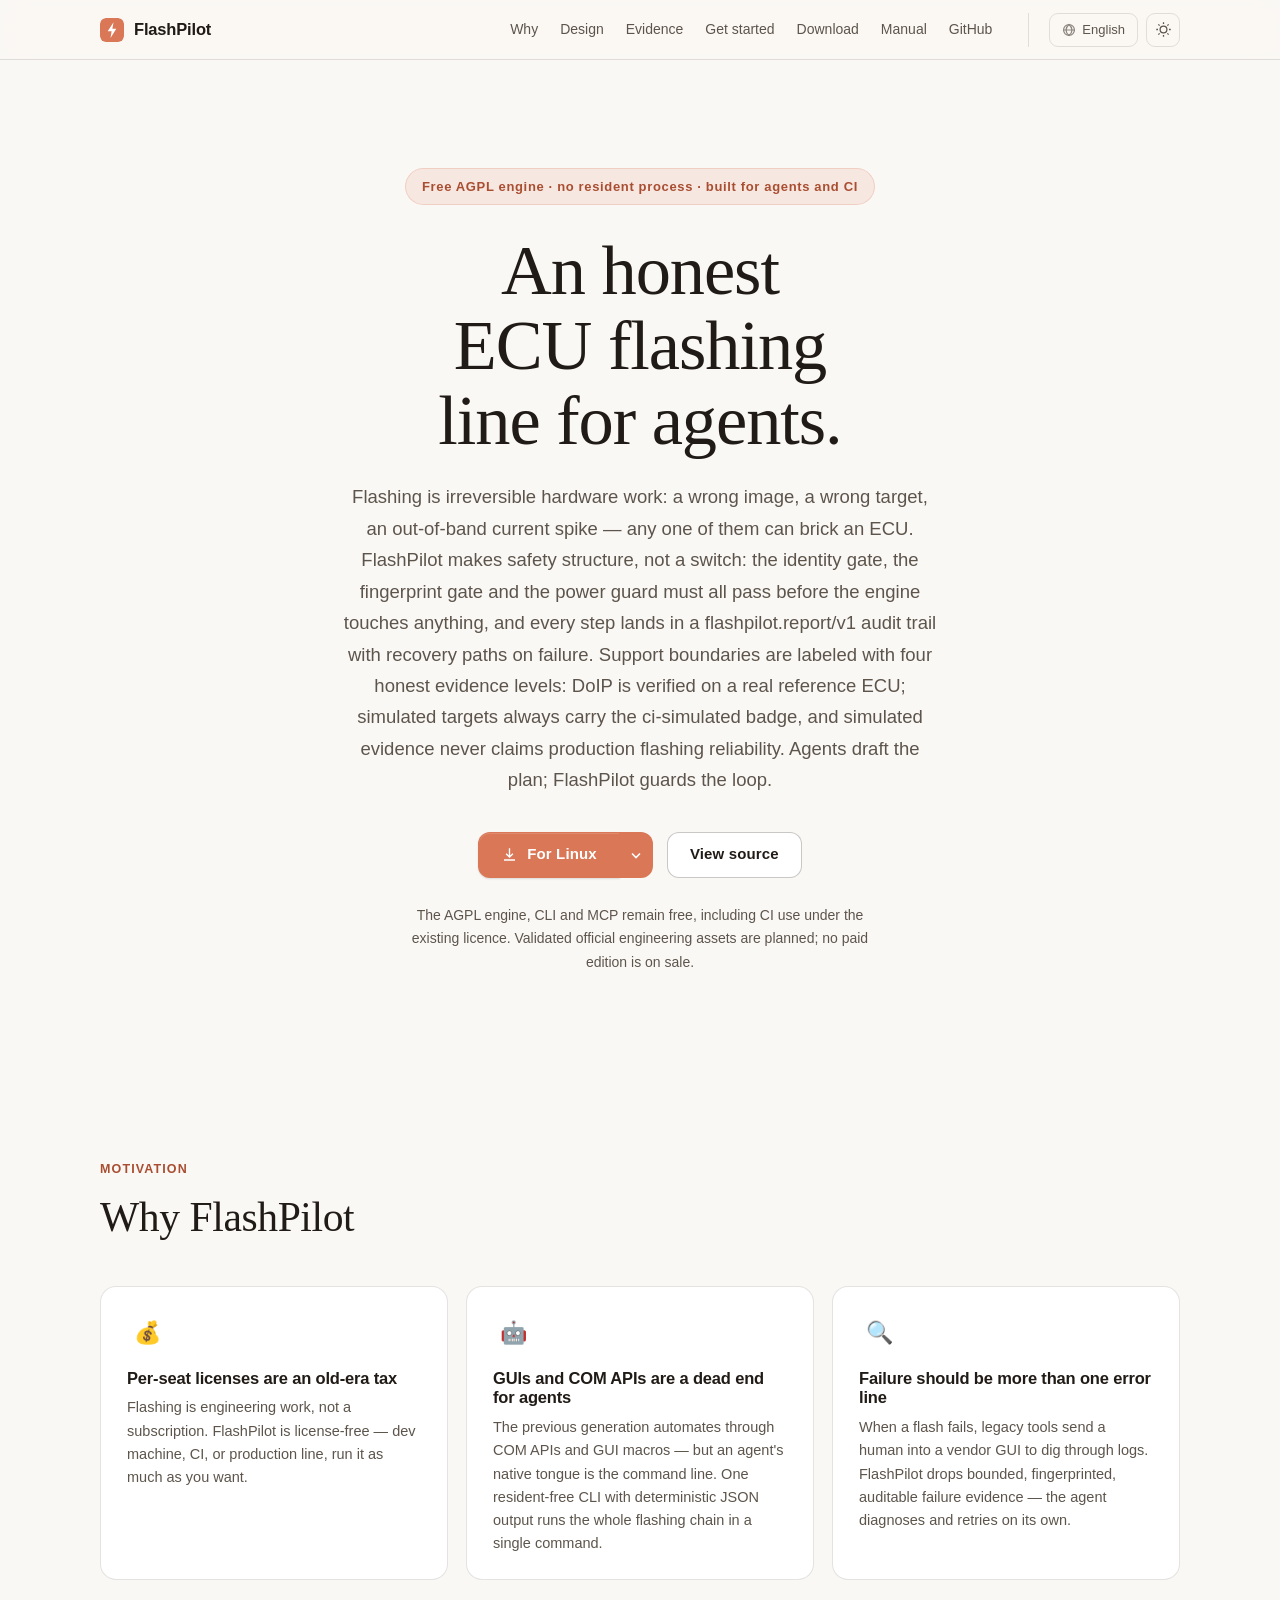
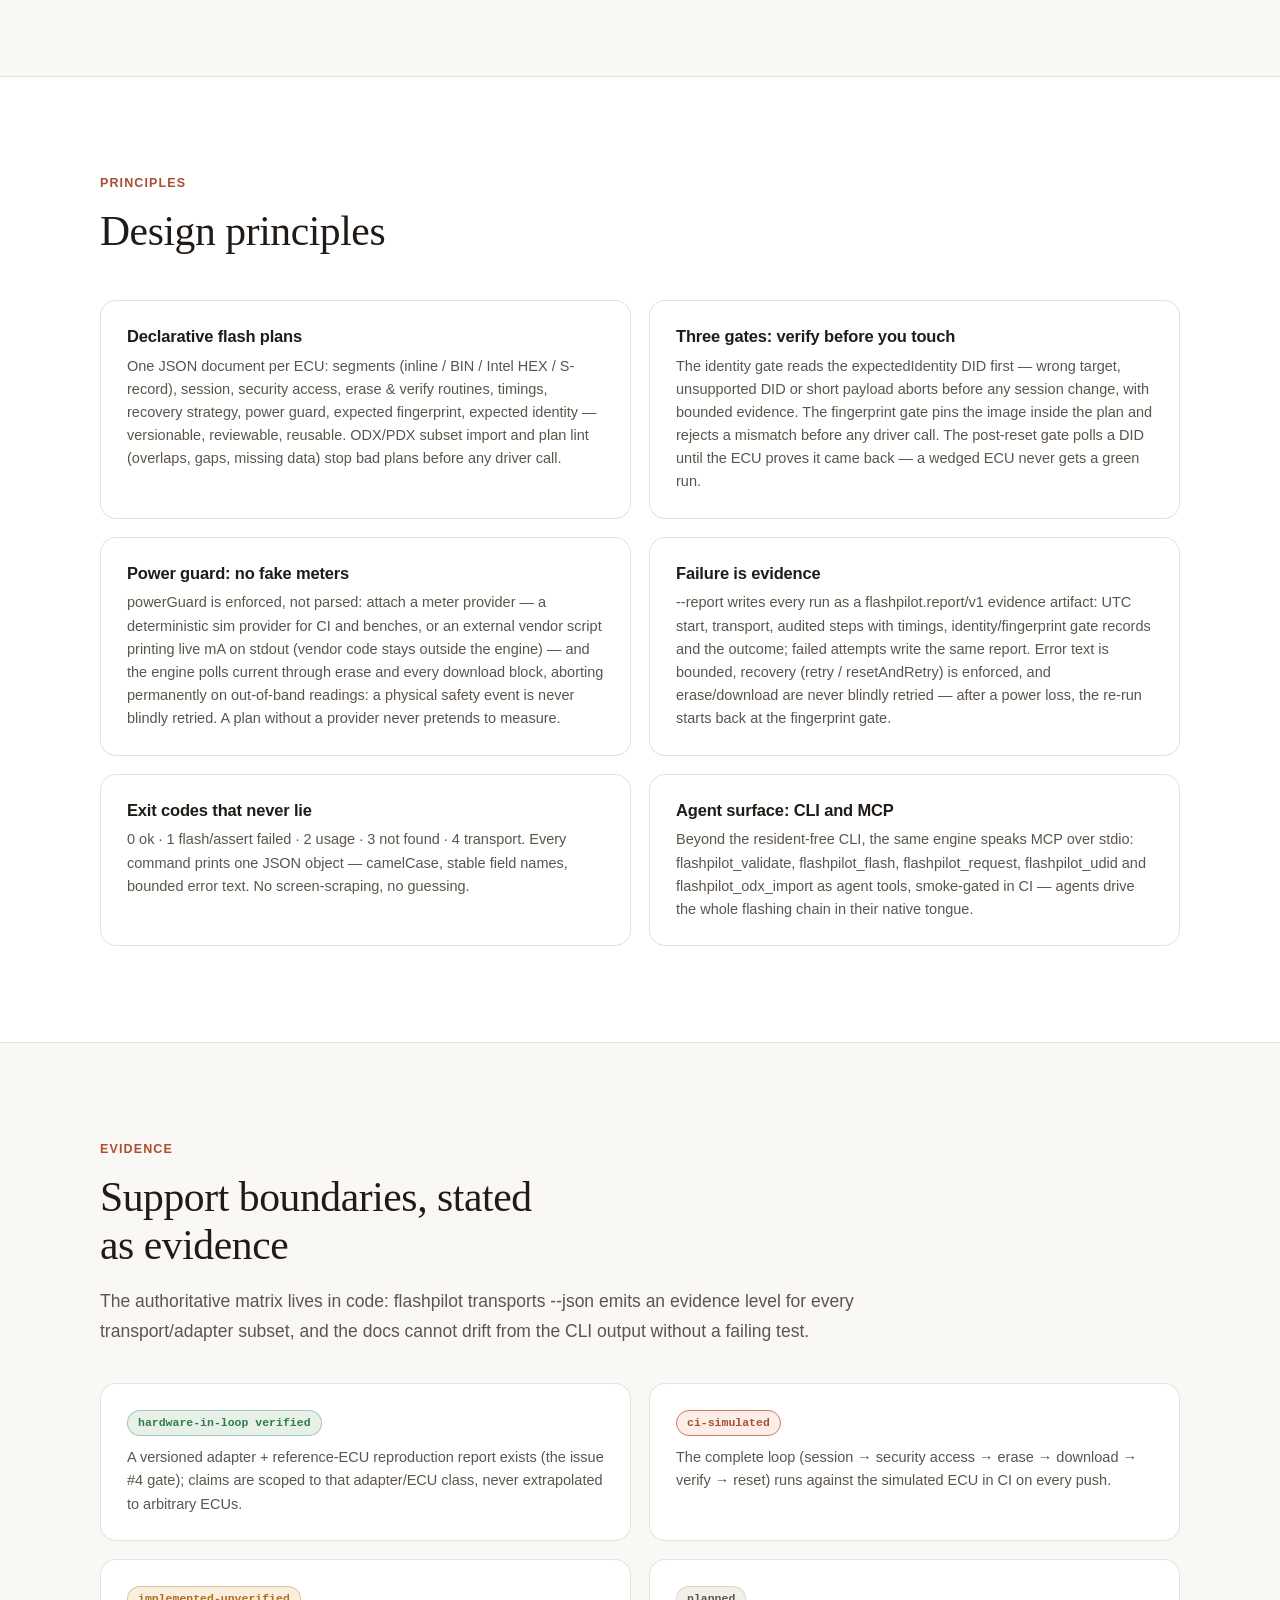
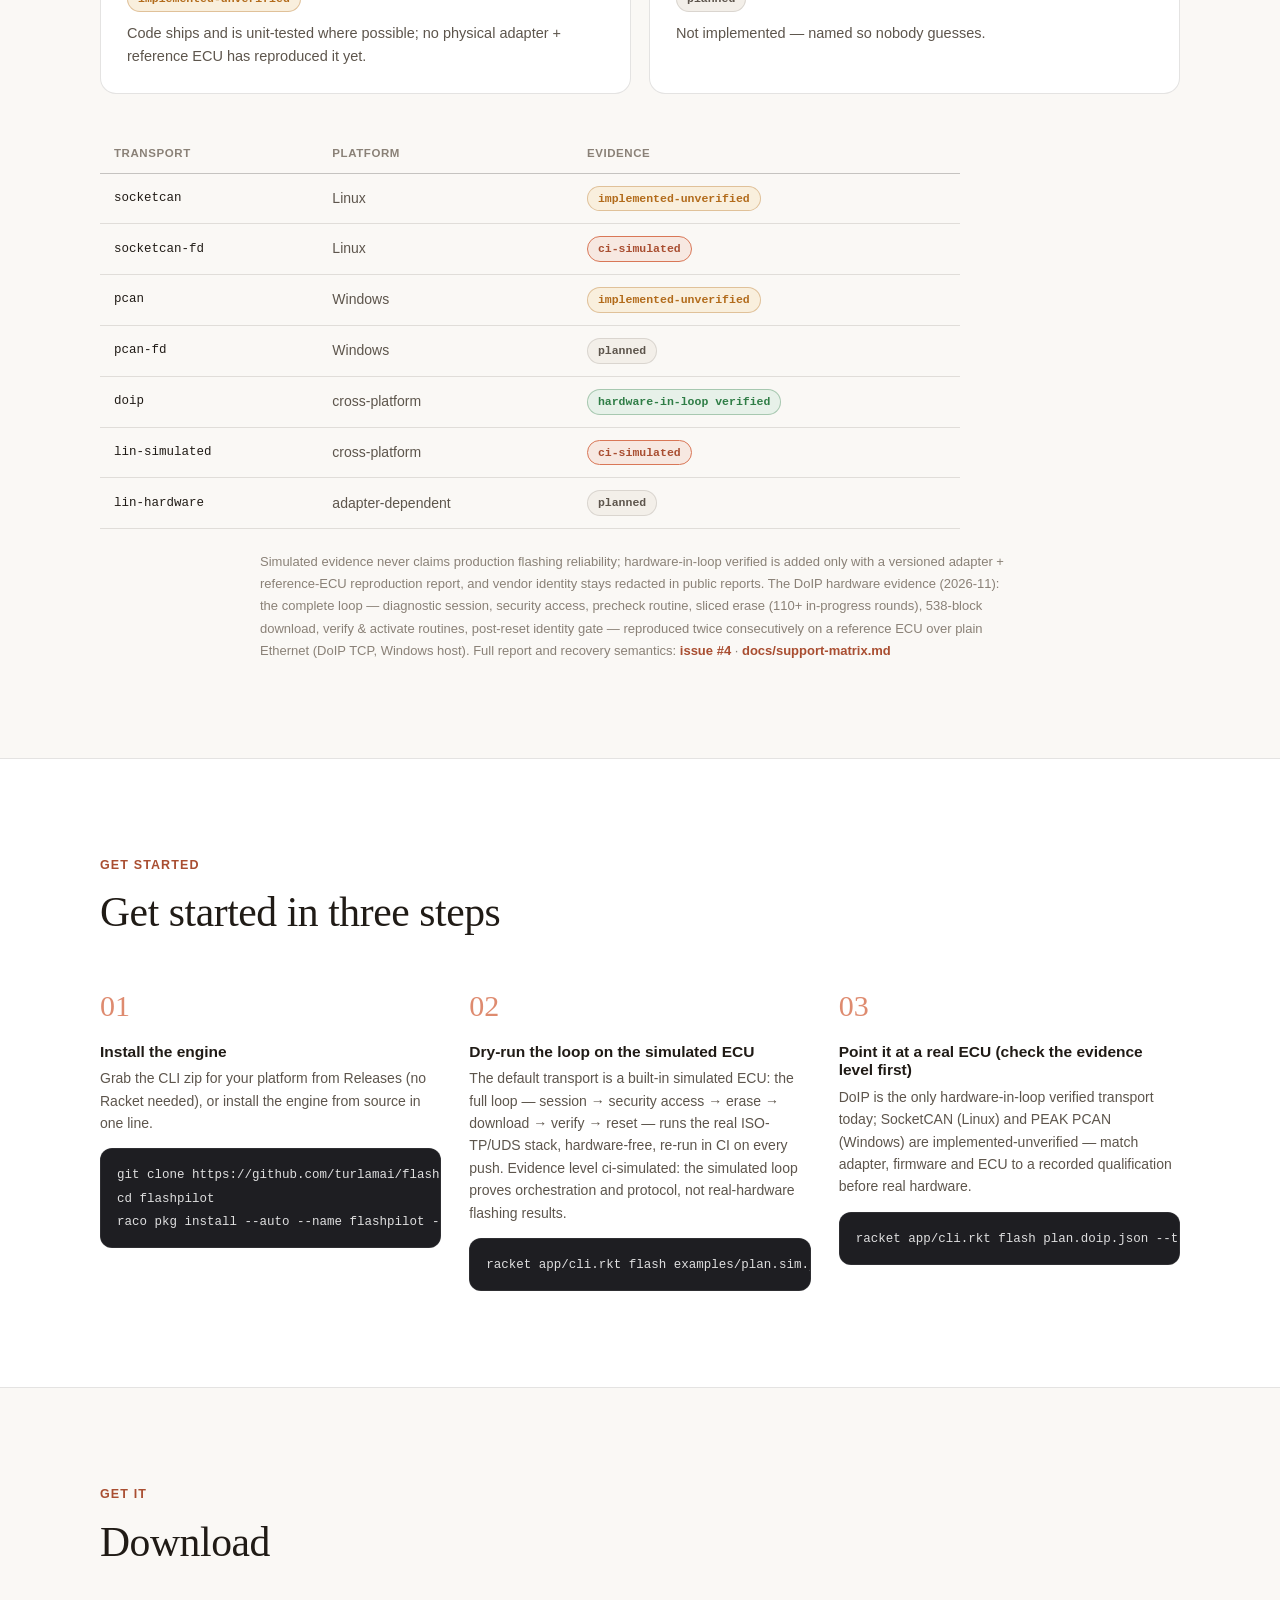
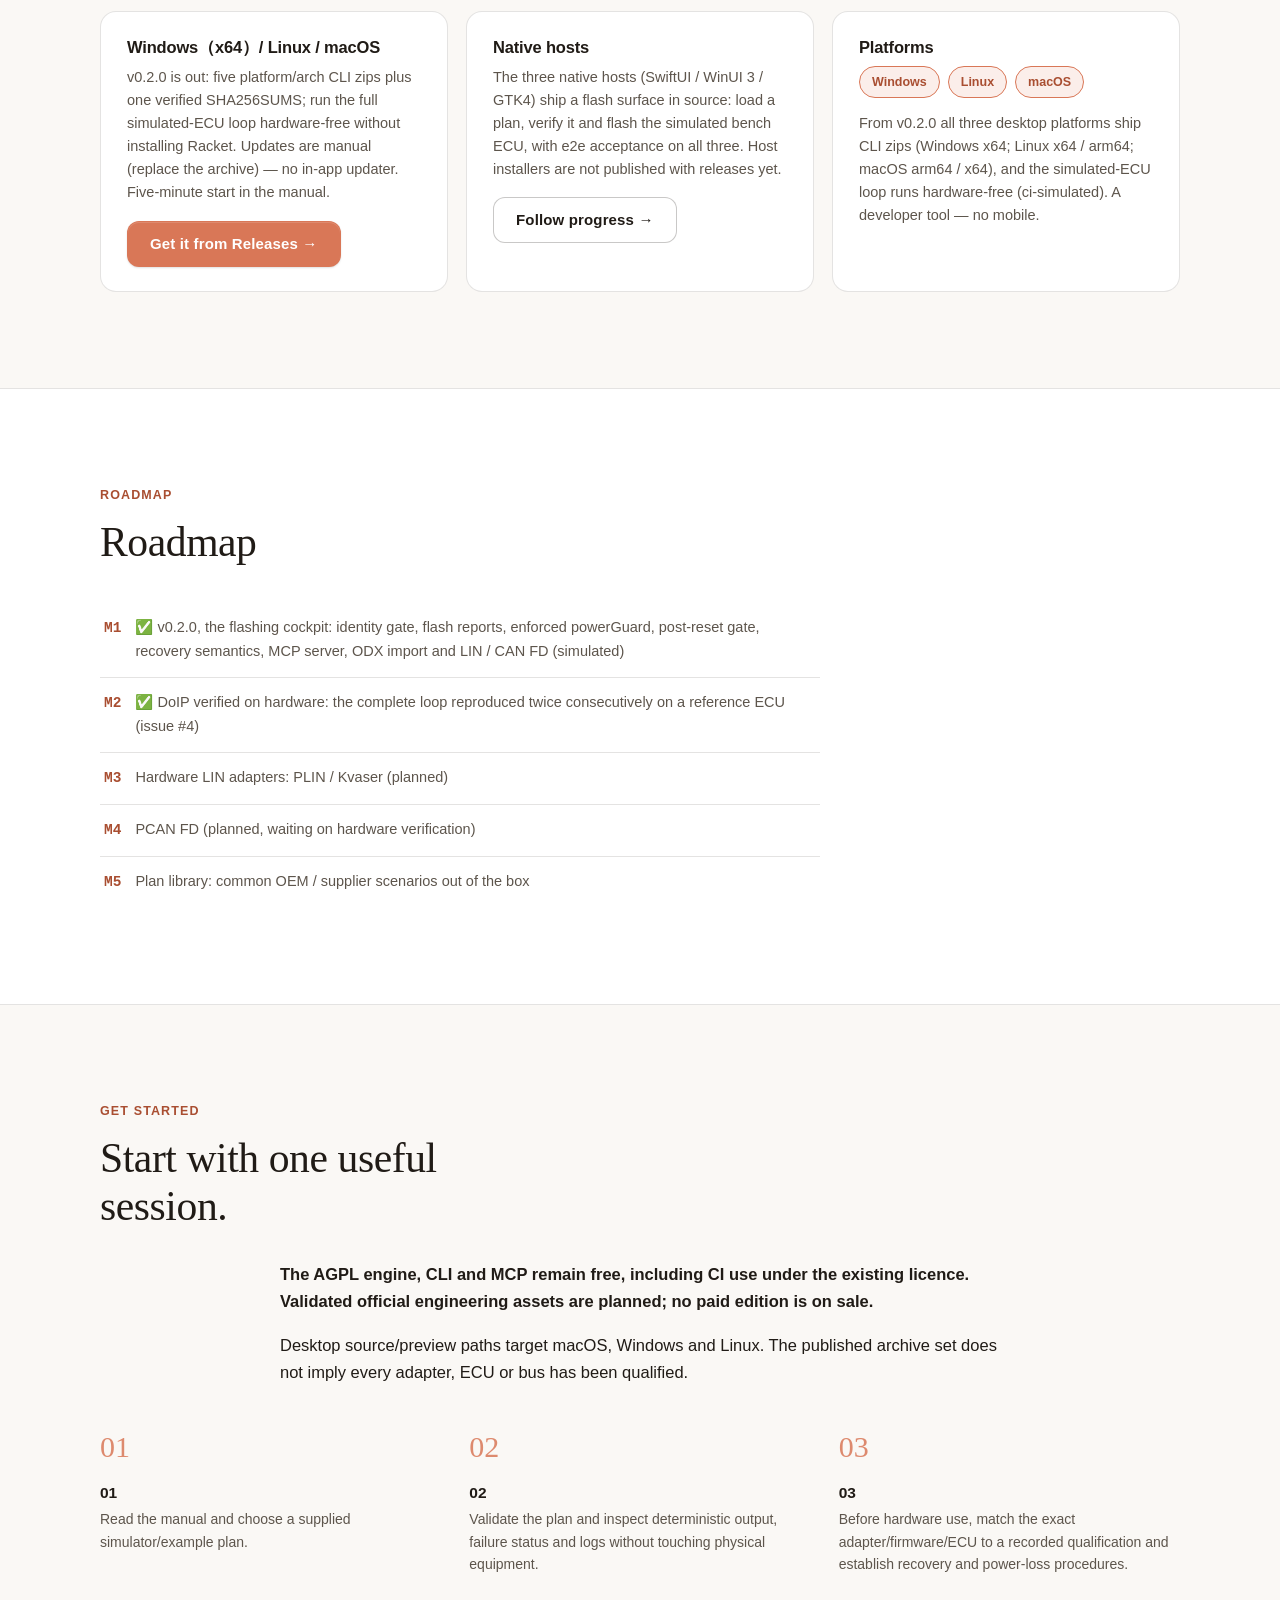
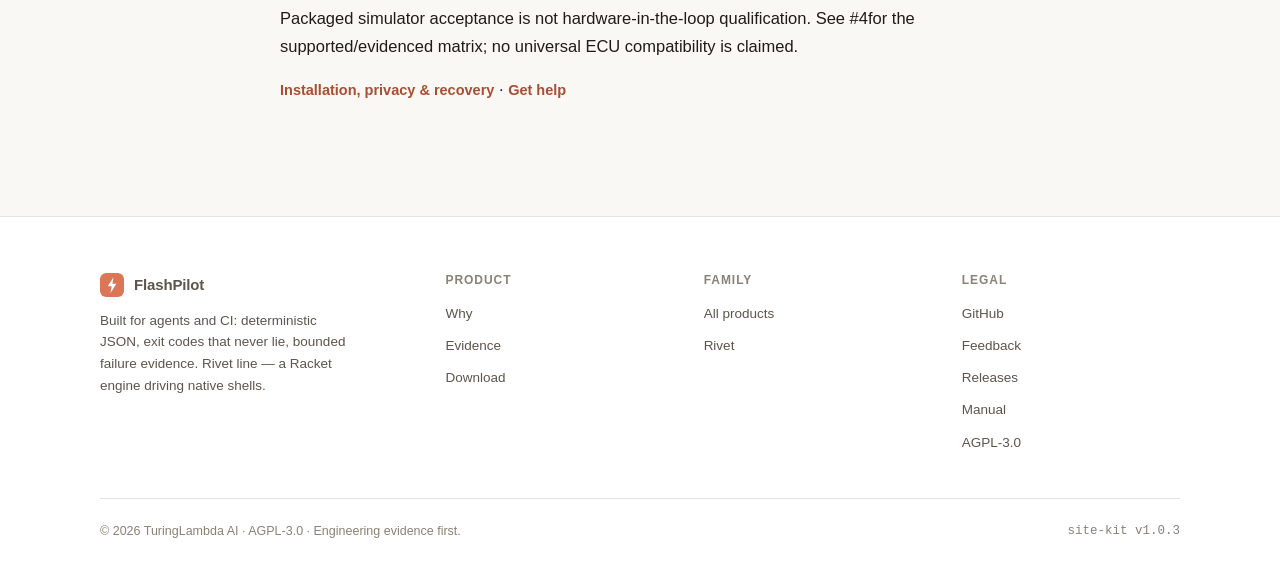
==== commit 705131d5: "site: align homepage claims and feature story with design contract" ====
--- a/site/index.html
+++ b/site/index.html
@@ -5,17 +5,17 @@
     <meta charset="UTF-8">
     <meta name="viewport" content="width=device-width, initial-scale=1.0">
     <title>FlashPilot — Agent 原生的 ECU 刷写</title>
-    <meta name="description" content="FlashPilot：免授权费的 vFlash 替代品。声明式烧录计划、UDS over CAN（ISO-TP）/DoIP/LIN、确定性 JSON、永不撒谎的退出码、有界失败证据，为编码 agent 与 CI 而生。Rivet 线——Racket 引擎驱动原生壳。">
+    <meta name="description" content="FlashPilot：AGPL 引擎免费、为编码 agent 与 CI 而生的声明式 ECU 刷写工具。身份门、指纹门、电源守卫三道门禁，flashpilot.report/v1 审计证据链，四级证据矩阵诚实标注支持边界——DoIP 已在参考 ECU 上真机验证。UDS over CAN（ISO-TP）/ DoIP / LIN。">
     <link rel="canonical" href="https://flashpilot.jrtx.site/">
     <meta name="theme-color" content="#D97757">
     <meta property="og:type" content="website">
     <meta property="og:site_name" content="FlashPilot">
     <meta property="og:title" content="FlashPilot — Agent-native ECU flashing">
-    <meta property="og:description" content="A license-free vFlash alternative: declarative flash plans, UDS over CAN (ISO-TP) / DoIP / LIN, deterministic JSON, exit codes that never lie, bounded failure evidence — built for coding agents and CI.">
+    <meta property="og:description" content="A declarative ECU flashing tool with a free AGPL engine, built for coding agents and CI: identity, fingerprint and power-guard gates, flashpilot.report/v1 audit evidence, and a four-level evidence matrix that states the support boundary honestly — DoIP verified on a real reference ECU. UDS over CAN (ISO-TP) / DoIP / LIN.">
     <meta property="og:url" content="https://flashpilot.jrtx.site/">
     <meta name="twitter:card" content="summary">
     <meta name="twitter:title" content="FlashPilot — Agent-native ECU flashing">
-    <meta name="twitter:description" content="A license-free vFlash alternative: declarative flash plans, UDS over CAN (ISO-TP) / DoIP / LIN, deterministic JSON, exit codes that never lie, bounded failure evidence — built for coding agents and CI.">
+    <meta name="twitter:description" content="A declarative ECU flashing tool with a free AGPL engine, built for coding agents and CI: identity, fingerprint and power-guard gates, flashpilot.report/v1 audit evidence, and a four-level evidence matrix that states the support boundary honestly — DoIP verified on a real reference ECU. UDS over CAN (ISO-TP) / DoIP / LIN.">
 
     <!-- Theme + language pre-paint: apply before first paint, no flash.
          Storage keys carry forward from the previous flashpilot homepage. -->
@@ -54,6 +54,7 @@
             <nav class="kit-nav-links">
                 <a href="#why" data-i18n="nav.why">为什么需要</a>
                 <a href="#design" data-i18n="nav.design">设计原则</a>
+                <a href="#evidence" data-i18n="nav.evidence">证据矩阵</a>
                 <a href="#start" data-i18n="nav.start">三步开始</a>
                 <a href="#download" data-i18n="nav.download">下载</a>
                 <a href="https://github.com/turlamai/flashpilot/blob/main/docs/USER-GUIDE.zh-CN.md" data-zh-href="https://github.com/turlamai/flashpilot/blob/main/docs/USER-GUIDE.zh-CN.md" data-en-href="https://github.com/turlamai/flashpilot/blob/main/docs/USER-GUIDE.md" data-i18n="nav.guide">手册</a>
@@ -82,9 +83,9 @@
         <!-- Hero -->
         <section class="kit-hero">
             <div class="kit-container">
-                <span class="kit-eyebrow" data-i18n="kicker">免授权费 · 无常驻进程 · 为 agent 而生</span>
+                <span class="kit-eyebrow" data-i18n="kicker">AGPL 引擎免费 · 无常驻进程 · 为 agent 与 CI 而生</span>
                 <h1><span data-i18n="hero-title">给 agent 一条诚实的 ECU 烧录线。</span></h1>
-                <p class="kit-lead" data-i18n="hero-lede">汽车刷写的现状是 vFlash：按席位收费、Windows GUI、agent 开不动的 COM API。AI 时代，烧录知识的编写成本坍塌了——agent 能照着 OEM 规格书起草烧录计划，剩下的价值在闭环：生成计划 → 校验指纹 → 带保护地烧录 → 收集失败证据 → 重新生成。FlashPilot 就是为这个闭环而生。</p>
+                <p class="kit-lead" data-i18n="hero-lede">刷写是不可逆的硬件操作：刷错镜像、擦错目标、电流越界，任何一步都可能变砖。FlashPilot 把安全做成结构而非开关——身份门、指纹门、电源守卫三道门禁依次通过才允许动手，全程落成 flashpilot.report/v1 审计证据，失败自带恢复路径。支持边界以四级证据徽标公开标注：DoIP 已在参考 ECU 上真机验证；仿真目标永远带 ci-simulated 徽标，仿真证据永不宣称生产刷写可靠性。agent 起草计划，FlashPilot 守住闭环。</p>
                 <div class="kit-btn-row">
                     <div class="kit-dl">
                         <a class="kit-btn kit-btn--primary" data-kit-dl-primary href="https://github.com/turlamai/flashpilot/releases/latest">
@@ -140,45 +141,101 @@
                 <div class="kit-grid kit-grid--2" style="margin-top: 44px;">
                     <div class="kit-card">
                         <h3 data-i18n="p1-title">声明式烧录计划</h3>
-                        <p data-i18n="p1-body">一份 JSON 描述一个 ECU：段（内联 / BIN / Intel HEX / S-record）、会话、安全访问、擦写校验例程、时序、恢复策略、电源守卫、期望指纹——可版本化、可评审、可复用。</p>
-                    </div>
-                    <div class="kit-card">
-                        <h3 data-i18n="p2-title">指纹门禁，先验证后动手</h3>
-                        <p data-i18n="p2-body">expectedFingerprint 把镜像钉死在计划里；指纹不对，在任何驱动调用之前就拒绝——刷错的成本是一次变砖，不是一次重跑。</p>
-                    </div>
-                    <div class="kit-card">
-                        <h3 data-i18n="p3-title">安全默认</h3>
-                        <p data-i18n="p3-body">编程电源守卫轮询电流，越界即断电中止；破坏性计划明说；失败恢复 retry / resetAndRetry 二选一。默认就是安全的，而不是配置出来的。</p>
-                    </div>
-                    <div class="kit-card">
-                        <h3 data-i18n="p4-title">退出码永不撒谎</h3>
-                        <p data-i18n="p4-body">0 成功 · 1 断言失败 · 2 用法错误 · 3 未找到 · 4 传输错误；每条命令打印一个 JSON 对象——camelCase、字段名稳定、错误文本有界，不用抓屏去猜。</p>
-                    </div>
-                </div>
+                        <p data-i18n="p1-body">一份 JSON 描述一个 ECU：段（内联 / BIN / Intel HEX / S-record）、会话、安全访问、擦写校验例程、时序、恢复策略、电源守卫、期望指纹、身份期望——可版本化、可评审、可复用。ODX/PDX 子集导入与计划 lint（段重叠、空洞、缺数据）在任何驱动调用之前拦住坏计划。</p>
+                    </div>
+                    <div class="kit-card">
+                        <h3 data-i18n="p2-title">三道门禁，先验证后动手</h3>
+                        <p data-i18n="p2-body">身份门先读 expectedIdentity DID——目标不对、DID 不支持、载荷不足，都在任何会话变更之前中止并留下有界证据；指纹门把镜像钉死在计划里，指纹不对在任何驱动调用之前拒绝；复位后确认门轮询 DID，直到 ECU 证明它回来了——卡死的 ECU 拿不到绿灯。</p>
+                    </div>
+                    <div class="kit-card">
+                        <h3 data-i18n="p3-title">电源守卫：真表才测量</h3>
+                        <p data-i18n="p3-body">powerGuard 是强制执行的条款：接入电表 provider——CI 与台架用确定性仿真 provider，真机接外部 vendor 脚本实时输出 mA，厂商代码留在引擎之外——擦除与每个下载块期间轮询电流，越界即永久中止：物理安全事件绝不盲目重试。没有 provider 的计划不假装测量。</p>
+                    </div>
+                    <div class="kit-card">
+                        <h3 data-i18n="p4-title">失败即证据</h3>
+                        <p data-i18n="p4-body">--report 把每次刷写写成 flashpilot.report/v1 证据工件：UTC 起始、传输、带耗时的审计步骤、身份/指纹门记录与结局；失败的尝试落同一份报告。错误文本有界，恢复策略 retry / resetAndRetry 强制执行，擦除与下载永不盲目重试——断电重跑从指纹门重新开始。</p>
+                    </div>
+                    <div class="kit-card">
+                        <h3 data-i18n="p5-title">退出码永不撒谎</h3>
+                        <p data-i18n="p5-body">0 成功 · 1 刷写/断言失败 · 2 用法错误 · 3 未找到 · 4 传输错误；每条命令打印一个 JSON 对象——camelCase、字段名稳定、错误文本有界，不用抓屏去猜。</p>
+                    </div>
+                    <div class="kit-card">
+                        <h3 data-i18n="p6-title">Agent 界面：CLI 与 MCP</h3>
+                        <p data-i18n="p6-body">无常驻进程 CLI 之外，同一引擎讲 stdio MCP：flashpilot_validate / flashpilot_flash / flashpilot_request / flashpilot_udid / flashpilot_odx_import 五个 agent 工具，CI 冒烟测试守住接口面——agent 用母语跑完整条烧录链。</p>
+                    </div>
+                </div>
+            </div>
+        </section>
+
+        <!-- Evidence matrix -->
+        <section id="evidence" class="kit-section">
+            <div class="kit-container">
+                <span class="kit-kicker" data-i18n="ev.kicker">证据</span>
+                <h2 class="kit-h2" data-i18n="ev-title">支持边界，按证据说话</h2>
+                <p class="kit-lead" style="max-width: 760px; margin-top: 18px;" data-i18n="ev-lede">支持矩阵的权威载体是代码：flashpilot transports --json 输出每个传输/适配器子集的证据级别；文档与 CLI 输出由测试锁死，不会漂移。</p>
+                <div class="kit-grid kit-grid--2" style="margin-top: 36px;">
+                    <div class="kit-card">
+                        <p class="lvl-row"><span class="chip lvl lvl-hil">hardware-in-loop verified</span></p>
+                        <p data-i18n="ev.l1-d">存在版本化适配器 + 参考 ECU 复现报告（issue #4 门禁）；宣称仅限该适配器/ECU 类别，绝不外推到任意 ECU。</p>
+                    </div>
+                    <div class="kit-card">
+                        <p class="lvl-row"><span class="chip lvl lvl-sim">ci-simulated</span></p>
+                        <p data-i18n="ev.l2-d">完整闭环（会话 → 安全访问 → 擦除 → 下载 → 校验 → 复位）在每次推送的 CI 中对仿真 ECU 运行。</p>
+                    </div>
+                    <div class="kit-card">
+                        <p class="lvl-row"><span class="chip lvl lvl-iuv">implemented-unverified</span></p>
+                        <p data-i18n="ev.l3-d">代码随源发布并尽可能单测；尚无实体适配器 + 参考 ECU 的复现报告。</p>
+                    </div>
+                    <div class="kit-card">
+                        <p class="lvl-row"><span class="chip lvl lvl-plan">planned</span></p>
+                        <p data-i18n="ev.l4-d">明示未实现，避免猜测。</p>
+                    </div>
+                </div>
+                <div class="matrix-scroll">
+                    <table class="matrix-table">
+                        <thead>
+                            <tr>
+                                <th data-i18n="ev.th-transport">传输</th>
+                                <th data-i18n="ev.th-platform">平台</th>
+                                <th data-i18n="ev.th-evidence">证据级别</th>
+                            </tr>
+                        </thead>
+                        <tbody>
+                            <tr><td class="mono">socketcan</td><td>Linux</td><td><span class="chip lvl lvl-iuv">implemented-unverified</span></td></tr>
+                            <tr><td class="mono">socketcan-fd</td><td>Linux</td><td><span class="chip lvl lvl-sim">ci-simulated</span></td></tr>
+                            <tr><td class="mono">pcan</td><td>Windows</td><td><span class="chip lvl lvl-iuv">implemented-unverified</span></td></tr>
+                            <tr><td class="mono">pcan-fd</td><td>Windows</td><td><span class="chip lvl lvl-plan">planned</span></td></tr>
+                            <tr><td class="mono">doip</td><td data-i18n="ev.p-cross">跨平台</td><td><span class="chip lvl lvl-hil">hardware-in-loop verified</span></td></tr>
+                            <tr><td class="mono">lin-simulated</td><td data-i18n="ev.p-cross">跨平台</td><td><span class="chip lvl lvl-sim">ci-simulated</span></td></tr>
+                            <tr><td class="mono">lin-hardware</td><td data-i18n="ev.p-adapter">适配器相关</td><td><span class="chip lvl lvl-plan">planned</span></td></tr>
+                        </tbody>
+                    </table>
+                </div>
+                <p class="ev-note"><span data-i18n="ev-note">仿真证据永不宣称生产刷写可靠性；hardware-in-loop verified 仅随版本化适配器 + 参考 ECU 复现报告新增，公开报告中厂商身份一律脱敏。DoIP 真机证据（2026-11）：诊断会话、安全访问、预检例程、切片擦除（110+ 轮进行中）、538 块下载、校验与激活例程、复位后身份门的完整闭环，在参考 ECU 上经普通以太网（DoIP TCP、Windows 宿主）连续两次复现。完整报告与恢复语义：</span> <a href="https://github.com/turlamai/flashpilot/issues/4">issue #4</a> · <a href="https://github.com/turlamai/flashpilot/blob/main/docs/support-matrix.md">docs/support-matrix.md</a></p>
             </div>
         </section>
 
         <!-- Three steps -->
-        <section id="start" class="kit-section">
+        <section id="start" class="kit-section kit-section--alt">
             <div class="kit-container">
                 <span class="kit-kicker" data-i18n="start.kicker">上手</span>
                 <h2 class="kit-h2" data-i18n="start-title">三步开始</h2>
                 <div class="kit-steps" style="margin-top: 44px;">
                     <div class="kit-step">
                         <h3 data-i18n="s1-title">装上引擎</h3>
-                        <p data-i18n="s1-body">Racket 包一行装好，引擎与 CLI 即在本地可用。</p>
+                        <p data-i18n="s1-body">从 Releases 下载对应平台的 CLI zip（免装 Racket），或从源码一行装好引擎与 CLI。</p>
                         <pre class="step-code"><code>git clone https://github.com/turlamai/flashpilot.git
 cd flashpilot
 raco pkg install --auto --name flashpilot --link racket</code></pre>
                     </div>
                     <div class="kit-step">
-                        <h3 data-i18n="s2-title">内置模拟 ECU 空跑闭环</h3>
-                        <p data-i18n="s2-body">默认传输是内置模拟 ECU——真实的 ISO-TP/UDS 栈，全程无需硬件，CI 里也能跑完整烧录闭环。</p>
+                        <h3 data-i18n="s2-title">仿真 ECU 空跑闭环</h3>
+                        <p data-i18n="s2-body">默认传输是内置模拟 ECU：会话 → 安全访问 → 擦除 → 下载 → 校验 → 复位的完整闭环走真实实现的 ISO-TP/UDS 协议栈，全程免硬件，CI 每次推送复跑。证据级别 ci-simulated——仿真闭环验证的是编排与协议，不是真机刷写结果。</p>
                         <pre class="step-code"><code>racket app/cli.rkt flash examples/plan.sim.json</code></pre>
                     </div>
                     <div class="kit-step">
-                        <h3 data-i18n="s3-title">换上真车</h3>
-                        <p data-i18n="s3-body">改传输参数指向真实 ECU：SocketCAN（Linux）、PEAK PCAN（Windows）或 DoIP 以太网。</p>
+                        <h3 data-i18n="s3-title">指向真实 ECU（先看证据等级）</h3>
+                        <p data-i18n="s3-body">DoIP 是当前唯一 hardware-in-loop verified 的传输；SocketCAN（Linux）与 PEAK PCAN（Windows）为 implemented-unverified——上真机前，把适配器、固件与 ECU 和资格记录对齐。</p>
                         <pre class="step-code"><code>racket app/cli.rkt flash plan.doip.json --transport doip --host 192.168.0.1</code></pre>
                     </div>
                 </div>
@@ -186,19 +243,19 @@
         </section>
 
         <!-- Download -->
-        <section id="download" class="kit-section kit-section--alt">
+        <section id="download" class="kit-section">
             <div class="kit-container">
                 <span class="kit-kicker" data-i18n="download.kicker">获取</span>
                 <h2 class="kit-h2" data-i18n="download-title">下载</h2>
                 <div class="kit-grid kit-grid--3" style="margin-top: 44px;">
                     <div class="kit-card">
                         <h3>Windows（x64）/ Linux / macOS</h3>
-                        <p data-i18n="dl-cli">v0.1.0 已发布：五个平台架构的 CLI zip + SHA-256 校验，免硬件跑通模拟 ECU 全闭环——五分钟上手见手册。</p>
-                        <p class="card-cta"><a class="kit-btn kit-btn--primary" href="https://github.com/turlamai/flashpilot/releases/latest" data-i18n="dl-watch">前往下载 →</a></p>
+                        <p data-i18n="dl-cli">v0.2.0 已发布：五个平台架构的 CLI zip 加一份核验过的 SHA256SUMS，免装 Racket 跑通模拟 ECU 全闭环；更新为手动替换压缩包，无内置升级器。五分钟上手见手册。</p>
+                        <p class="card-cta"><a class="kit-btn kit-btn--primary" href="https://github.com/turlamai/flashpilot/releases/latest" data-i18n="dl-watch">前往 Releases →</a></p>
                     </div>
                     <div class="kit-card">
                         <h3 data-i18n="dl.host-title">原生宿主</h3>
-                        <p data-i18n="dl-host">原生壳随 Rivet 线推进，三平台安装包随首个发布一起交付。</p>
+                        <p data-i18n="dl-host">三平台原生宿主（SwiftUI / WinUI 3 / GTK4）已在源码内交付刷写面：加载计划、校验并对仿真台架 ECU 执行刷写，三端 e2e 验收通过；宿主安装包尚未随发布交付。</p>
                         <p class="card-cta"><a class="kit-btn kit-btn--secondary" href="https://github.com/turlamai/flashpilot" data-i18n="dl-progress">了解进展 →</a></p>
                     </div>
                     <div class="kit-card">
@@ -208,28 +265,29 @@
                             <span class="chip ok">Linux</span>
                             <span class="chip ok">macOS</span>
                         </p>
-                        <p data-i18n="dl-platforms-body">v0.1.0 起三平台 CLI 均已发布（Windows x64；Linux x64 / arm64；macOS arm64 / x64），模拟 ECU 全链路免硬件可跑。这是开发者工具，不做移动端。</p>
+                        <p data-i18n="dl-platforms-body">v0.2.0 起三平台 CLI 均已发布（Windows x64；Linux x64 / arm64；macOS arm64 / x64），模拟 ECU 全链路免硬件可跑（ci-simulated）。这是开发者工具，不做移动端。</p>
                     </div>
                 </div>
             </div>
         </section>
 
         <!-- Roadmap -->
-        <section class="kit-section" id="roadmap">
+        <section class="kit-section kit-section--alt" id="roadmap">
             <div class="kit-container">
                 <span class="kit-kicker" data-i18n="roadmap.kicker">路线</span>
                 <h2 class="kit-h2" data-i18n="roadmap-title">路线图</h2>
                 <ul class="roadmap-list">
-                    <li><strong>M1</strong><span data-i18n="rm1">✅ 首个发布 v0.1.0 已交付：三平台 CLI zip 与手册</span></li>
-                    <li><strong>M2</strong><span data-i18n="rm2">UDS over LIN：LIN 传输与调度表</span></li>
-                    <li><strong>M3</strong><span data-i18n="rm3">DoIP 以太网对真实 ECU 加固</span></li>
-                    <li><strong>M4</strong><span data-i18n="rm4">烧录计划库：常见 OEM / 供应商场景开箱即用</span></li>
+                    <li><strong>M1</strong><span data-i18n="rm1">✅ v0.2.0 刷写驾驶舱已交付：身份门、flash 报告、强制 powerGuard、复位后确认门、恢复语义、MCP server、ODX 导入与 LIN / CAN FD（仿真）</span></li>
+                    <li><strong>M2</strong><span data-i18n="rm2">✅ DoIP 真机验证完成：完整闭环在参考 ECU 上连续两次复现（issue #4）</span></li>
+                    <li><strong>M3</strong><span data-i18n="rm3">硬件 LIN 适配器：PLIN / Kvaser（planned）</span></li>
+                    <li><strong>M4</strong><span data-i18n="rm4">PCAN FD：等待硬件验证（planned）</span></li>
+                    <li><strong>M5</strong><span data-i18n="rm5">烧录计划库：常见 OEM / 供应商场景开箱即用</span></li>
                 </ul>
             </div>
         </section>
 
         <!-- Adoption -->
-        <section class="kit-section kit-section--alt" id="start-here">
+        <section class="kit-section" id="start-here">
             <div class="kit-container">
                 <span class="kit-kicker" data-i18n="adoption.kicker">开始使用</span>
                 <h2 class="kit-h2" data-i18n="adoption.title">从一次有效使用开始。</h2>
@@ -273,7 +331,7 @@
                     <h4 data-i18n="footer.product">产品</h4>
                     <ul>
                         <li><a href="#why" data-i18n="nav.why">为什么需要</a></li>
-                        <li><a href="#design" data-i18n="nav.design">设计原则</a></li>
+                        <li><a href="#evidence" data-i18n="nav.evidence">证据矩阵</a></li>
                         <li><a href="#download" data-i18n="nav.download">下载</a></li>
                     </ul>
                 </div>
@@ -297,7 +355,7 @@
             </div>
             <div class="kit-footer-bottom">
                 <span data-i18n="footer.copyright">© 2026 TuringLambda AI · AGPL-3.0 · 工程证据优先。</span>
-                <span class="kit-mono">site-kit v1.0.2</span>
+                <span class="kit-mono">site-kit v1.0.3</span>
             </div>
         </div>
     </footer>
@@ -306,15 +364,15 @@
     <script type="application/json" id="kit-i18n">
     {
         "__meta__": {
-            "zh": { "title": "FlashPilot — Agent 原生的 ECU 刷写", "description": "FlashPilot：免授权费的 vFlash 替代品。声明式烧录计划、UDS over CAN（ISO-TP）/DoIP/LIN、确定性 JSON、永不撒谎的退出码、有界失败证据，为编码 agent 与 CI 而生。Rivet 线——Racket 引擎驱动原生壳。" },
-            "en": { "title": "FlashPilot — Agent-native ECU flashing", "description": "A license-free vFlash alternative: declarative flash plans, UDS over CAN (ISO-TP) / DoIP / LIN, deterministic JSON, exit codes that never lie, bounded failure evidence — built for coding agents and CI. Rivet line — a Racket engine driving native shells." }
+            "zh": { "title": "FlashPilot — Agent 原生的 ECU 刷写", "description": "FlashPilot：AGPL 引擎免费、为编码 agent 与 CI 而生的声明式 ECU 刷写工具。身份门、指纹门、电源守卫三道门禁，flashpilot.report/v1 审计证据链，四级证据矩阵诚实标注支持边界——DoIP 已在参考 ECU 上真机验证。UDS over CAN（ISO-TP）/ DoIP / LIN。" },
+            "en": { "title": "FlashPilot — Agent-native ECU flashing", "description": "A declarative ECU flashing tool with a free AGPL engine, built for coding agents and CI: identity, fingerprint and power-guard gates, flashpilot.report/v1 audit evidence, and a four-level evidence matrix that states the support boundary honestly — DoIP verified on a real reference ECU. UDS over CAN (ISO-TP) / DoIP / LIN." }
         },
         "zh": {
-            "nav.why": "为什么需要", "nav.design": "设计原则", "nav.start": "三步开始",
-            "nav.download": "下载", "nav.guide": "手册", "nav.github": "GitHub",
-            "kicker": "免授权费 · 无常驻进程 · 为 agent 而生",
+            "nav.why": "为什么需要", "nav.design": "设计原则", "nav.evidence": "证据矩阵",
+            "nav.start": "三步开始", "nav.download": "下载", "nav.guide": "手册", "nav.github": "GitHub",
+            "kicker": "AGPL 引擎免费 · 无常驻进程 · 为 agent 与 CI 而生",
             "hero-title": "给 agent 一条诚实的 ECU 烧录线。",
-            "hero-lede": "汽车刷写的现状是 vFlash：按席位收费、Windows GUI、agent 开不动的 COM API。AI 时代，烧录知识的编写成本坍塌了——agent 能照着 OEM 规格书起草烧录计划，剩下的价值在闭环：生成计划 → 校验指纹 → 带保护地烧录 → 收集失败证据 → 重新生成。FlashPilot 就是为这个闭环而生。",
+            "hero-lede": "刷写是不可逆的硬件操作：刷错镜像、擦错目标、电流越界，任何一步都可能变砖。FlashPilot 把安全做成结构而非开关——身份门、指纹门、电源守卫三道门禁依次通过才允许动手，全程落成 flashpilot.report/v1 审计证据，失败自带恢复路径。支持边界以四级证据徽标公开标注：DoIP 已在参考 ECU 上真机验证；仿真目标永远带 ci-simulated 徽标，仿真证据永不宣称生产刷写可靠性。agent 起草计划，FlashPilot 守住闭环。",
             "hero.source": "查看源码",
             "hero.availability": "AGPL 引擎、CLI 和 MCP 保持免费，包含现行许可证允许的 CI 使用。规划有经验证的官方工程资产；付费版尚未开售。",
             "dl.mac": "macOS 版", "dl.win": "Windows 版", "dl.linux": "Linux 版",
@@ -331,35 +389,50 @@
             "design.kicker": "原则",
             "design-title": "设计原则",
             "p1-title": "声明式烧录计划",
-            "p1-body": "一份 JSON 描述一个 ECU：段（内联 / BIN / Intel HEX / S-record）、会话、安全访问、擦写校验例程、时序、恢复策略、电源守卫、期望指纹——可版本化、可评审、可复用。",
-            "p2-title": "指纹门禁，先验证后动手",
-            "p2-body": "expectedFingerprint 把镜像钉死在计划里；指纹不对，在任何驱动调用之前就拒绝——刷错的成本是一次变砖，不是一次重跑。",
-            "p3-title": "安全默认",
-            "p3-body": "编程电源守卫轮询电流，越界即断电中止；破坏性计划明说；失败恢复 retry / resetAndRetry 二选一。默认就是安全的，而不是配置出来的。",
-            "p4-title": "退出码永不撒谎",
-            "p4-body": "0 成功 · 1 断言失败 · 2 用法错误 · 3 未找到 · 4 传输错误；每条命令打印一个 JSON 对象——camelCase、字段名稳定、错误文本有界，不用抓屏去猜。",
+            "p1-body": "一份 JSON 描述一个 ECU：段（内联 / BIN / Intel HEX / S-record）、会话、安全访问、擦写校验例程、时序、恢复策略、电源守卫、期望指纹、身份期望——可版本化、可评审、可复用。ODX/PDX 子集导入与计划 lint（段重叠、空洞、缺数据）在任何驱动调用之前拦住坏计划。",
+            "p2-title": "三道门禁，先验证后动手",
+            "p2-body": "身份门先读 expectedIdentity DID——目标不对、DID 不支持、载荷不足，都在任何会话变更之前中止并留下有界证据；指纹门把镜像钉死在计划里，指纹不对在任何驱动调用之前拒绝；复位后确认门轮询 DID，直到 ECU 证明它回来了——卡死的 ECU 拿不到绿灯。",
+            "p3-title": "电源守卫：真表才测量",
+            "p3-body": "powerGuard 是强制执行的条款：接入电表 provider——CI 与台架用确定性仿真 provider，真机接外部 vendor 脚本实时输出 mA，厂商代码留在引擎之外——擦除与每个下载块期间轮询电流，越界即永久中止：物理安全事件绝不盲目重试。没有 provider 的计划不假装测量。",
+            "p4-title": "失败即证据",
+            "p4-body": "--report 把每次刷写写成 flashpilot.report/v1 证据工件：UTC 起始、传输、带耗时的审计步骤、身份/指纹门记录与结局；失败的尝试落同一份报告。错误文本有界，恢复策略 retry / resetAndRetry 强制执行，擦除与下载永不盲目重试——断电重跑从指纹门重新开始。",
+            "p5-title": "退出码永不撒谎",
+            "p5-body": "0 成功 · 1 刷写/断言失败 · 2 用法错误 · 3 未找到 · 4 传输错误；每条命令打印一个 JSON 对象——camelCase、字段名稳定、错误文本有界，不用抓屏去猜。",
+            "p6-title": "Agent 界面：CLI 与 MCP",
+            "p6-body": "无常驻进程 CLI 之外，同一引擎讲 stdio MCP：flashpilot_validate / flashpilot_flash / flashpilot_request / flashpilot_udid / flashpilot_odx_import 五个 agent 工具，CI 冒烟测试守住接口面——agent 用母语跑完整条烧录链。",
+            "ev.kicker": "证据",
+            "ev-title": "支持边界，按证据说话",
+            "ev-lede": "支持矩阵的权威载体是代码：flashpilot transports --json 输出每个传输/适配器子集的证据级别；文档与 CLI 输出由测试锁死，不会漂移。",
+            "ev.l1-d": "存在版本化适配器 + 参考 ECU 复现报告（issue #4 门禁）；宣称仅限该适配器/ECU 类别，绝不外推到任意 ECU。",
+            "ev.l2-d": "完整闭环（会话 → 安全访问 → 擦除 → 下载 → 校验 → 复位）在每次推送的 CI 中对仿真 ECU 运行。",
+            "ev.l3-d": "代码随源发布并尽可能单测；尚无实体适配器 + 参考 ECU 的复现报告。",
+            "ev.l4-d": "明示未实现，避免猜测。",
+            "ev.th-transport": "传输", "ev.th-platform": "平台", "ev.th-evidence": "证据级别",
+            "ev.p-cross": "跨平台", "ev.p-adapter": "适配器相关",
+            "ev-note": "仿真证据永不宣称生产刷写可靠性；hardware-in-loop verified 仅随版本化适配器 + 参考 ECU 复现报告新增，公开报告中厂商身份一律脱敏。DoIP 真机证据（2026-11）：诊断会话、安全访问、预检例程、切片擦除（110+ 轮进行中）、538 块下载、校验与激活例程、复位后身份门的完整闭环，在参考 ECU 上经普通以太网（DoIP TCP、Windows 宿主）连续两次复现。完整报告与恢复语义：",
             "start.kicker": "上手",
             "start-title": "三步开始",
             "s1-title": "装上引擎",
-            "s1-body": "Racket 包一行装好，引擎与 CLI 即在本地可用。",
-            "s2-title": "内置模拟 ECU 空跑闭环",
-            "s2-body": "默认传输是内置模拟 ECU——真实的 ISO-TP/UDS 栈，全程无需硬件，CI 里也能跑完整烧录闭环。",
-            "s3-title": "换上真车",
-            "s3-body": "改传输参数指向真实 ECU：SocketCAN（Linux）、PEAK PCAN（Windows）或 DoIP 以太网。",
+            "s1-body": "从 Releases 下载对应平台的 CLI zip（免装 Racket），或从源码一行装好引擎与 CLI。",
+            "s2-title": "仿真 ECU 空跑闭环",
+            "s2-body": "默认传输是内置模拟 ECU：会话 → 安全访问 → 擦除 → 下载 → 校验 → 复位的完整闭环走真实实现的 ISO-TP/UDS 协议栈，全程免硬件，CI 每次推送复跑。证据级别 ci-simulated——仿真闭环验证的是编排与协议，不是真机刷写结果。",
+            "s3-title": "指向真实 ECU（先看证据等级）",
+            "s3-body": "DoIP 是当前唯一 hardware-in-loop verified 的传输；SocketCAN（Linux）与 PEAK PCAN（Windows）为 implemented-unverified——上真机前，把适配器、固件与 ECU 和资格记录对齐。",
             "download.kicker": "获取",
             "download-title": "下载",
             "dl.host-title": "原生宿主",
-            "dl-cli": "v0.1.0 已发布：五个平台架构的 CLI zip + SHA-256 校验，免硬件跑通模拟 ECU 全闭环——五分钟上手见手册。",
-            "dl-host": "原生壳随 Rivet 线推进，三平台安装包随首个发布一起交付。",
-            "dl-watch": "前往下载 →", "dl-progress": "了解进展 →",
+            "dl-cli": "v0.2.0 已发布：五个平台架构的 CLI zip 加一份核验过的 SHA256SUMS，免装 Racket 跑通模拟 ECU 全闭环；更新为手动替换压缩包，无内置升级器。五分钟上手见手册。",
+            "dl-host": "三平台原生宿主（SwiftUI / WinUI 3 / GTK4）已在源码内交付刷写面：加载计划、校验并对仿真台架 ECU 执行刷写，三端 e2e 验收通过；宿主安装包尚未随发布交付。",
+            "dl-watch": "前往 Releases →", "dl-progress": "了解进展 →",
             "dl-platforms-title": "平台",
-            "dl-platforms-body": "v0.1.0 起三平台 CLI 均已发布（Windows x64；Linux x64 / arm64；macOS arm64 / x64），模拟 ECU 全链路免硬件可跑。这是开发者工具，不做移动端。",
+            "dl-platforms-body": "v0.2.0 起三平台 CLI 均已发布（Windows x64；Linux x64 / arm64；macOS arm64 / x64），模拟 ECU 全链路免硬件可跑（ci-simulated）。这是开发者工具，不做移动端。",
             "roadmap.kicker": "路线",
             "roadmap-title": "路线图",
-            "rm1": "✅ 首个发布 v0.1.0 已交付：三平台 CLI zip 与手册",
-            "rm2": "UDS over LIN：LIN 传输与调度表",
-            "rm3": "DoIP 以太网对真实 ECU 加固",
-            "rm4": "烧录计划库：常见 OEM / 供应商场景开箱即用",
+            "rm1": "✅ v0.2.0 刷写驾驶舱已交付：身份门、flash 报告、强制 powerGuard、复位后确认门、恢复语义、MCP server、ODX 导入与 LIN / CAN FD（仿真）",
+            "rm2": "✅ DoIP 真机验证完成：完整闭环在参考 ECU 上连续两次复现（issue #4）",
+            "rm3": "硬件 LIN 适配器：PLIN / Kvaser（planned）",
+            "rm4": "PCAN FD：等待硬件验证（planned）",
+            "rm5": "烧录计划库：常见 OEM / 供应商场景开箱即用",
             "adoption.kicker": "开始使用", "adoption.title": "从一次有效使用开始。",
             "adoption.status": "AGPL 引擎、CLI 和 MCP 保持免费，包含现行许可证允许的 CI 使用。规划有经验证的官方工程资产；付费版尚未开售。",
             "adoption.p1": "桌面源码和预览路径面向 macOS、Windows、Linux。发布压缩包不表示所有适配器、ECU 和总线均已合格。",
@@ -376,11 +449,11 @@
             "footer.copyright": "© 2026 TuringLambda AI · AGPL-3.0 · 工程证据优先。"
         },
         "en": {
-            "nav.why": "Why", "nav.design": "Design", "nav.start": "Get started",
-            "nav.download": "Download", "nav.guide": "Manual", "nav.github": "GitHub",
-            "kicker": "License-free · no resident process · built for agents",
+            "nav.why": "Why", "nav.design": "Design", "nav.evidence": "Evidence",
+            "nav.start": "Get started", "nav.download": "Download", "nav.guide": "Manual", "nav.github": "GitHub",
+            "kicker": "Free AGPL engine · no resident process · built for agents and CI",
             "hero-title": "An honest ECU flashing line for agents.",
-            "hero-lede": "Automotive flashing today means vFlash: per-seat licenses, a Windows GUI, and a COM API agents cannot drive. In the AI era the authoring cost of flashing knowledge collapses — an agent can draft a flash plan from an OEM spec. The value left is the loop: generate a plan → verify its fingerprint → flash with guards → collect evidence on failure → regenerate. FlashPilot is built around that loop.",
+            "hero-lede": "Flashing is irreversible hardware work: a wrong image, a wrong target, an out-of-band current spike — any one of them can brick an ECU. FlashPilot makes safety structure, not a switch: the identity gate, the fingerprint gate and the power guard must all pass before the engine touches anything, and every step lands in a flashpilot.report/v1 audit trail with recovery paths on failure. Support boundaries are labeled with four honest evidence levels: DoIP is verified on a real reference ECU; simulated targets always carry the ci-simulated badge, and simulated evidence never claims production flashing reliability. Agents draft the plan; FlashPilot guards the loop.",
             "hero.source": "View source",
             "hero.availability": "The AGPL engine, CLI and MCP remain free, including CI use under the existing licence. Validated official engineering assets are planned; no paid edition is on sale.",
             "dl.mac": "For macOS", "dl.win": "For Windows", "dl.linux": "For Linux",
@@ -397,35 +470,50 @@
             "design.kicker": "Principles",
             "design-title": "Design principles",
             "p1-title": "Declarative flash plans",
-            "p1-body": "One JSON document per ECU: segments (inline / BIN / Intel HEX / S-record), session, security access, erase & verify routines, timings, recovery strategy, power guard, expected fingerprint — versionable, reviewable, reusable.",
-            "p2-title": "Fingerprint gate: verify before you touch",
-            "p2-body": "expectedFingerprint pins the image inside the plan; on mismatch FlashPilot rejects it before any driver call — a wrong flash costs a bricked ECU, not a rerun.",
-            "p3-title": "Safe by default",
-            "p3-body": "The in-programming power guard polls current and cuts power on out-of-band readings; destructive plans say so; recovery is retry or reset-and-retry. Safety is the default, not a configuration.",
-            "p4-title": "Exit codes that never lie",
-            "p4-body": "0 ok · 1 assert failed · 2 usage · 3 not found · 4 transport. Every command prints one JSON object — camelCase, stable field names, bounded error text. No screen-scraping, no guessing.",
+            "p1-body": "One JSON document per ECU: segments (inline / BIN / Intel HEX / S-record), session, security access, erase & verify routines, timings, recovery strategy, power guard, expected fingerprint, expected identity — versionable, reviewable, reusable. ODX/PDX subset import and plan lint (overlaps, gaps, missing data) stop bad plans before any driver call.",
+            "p2-title": "Three gates: verify before you touch",
+            "p2-body": "The identity gate reads the expectedIdentity DID first — wrong target, unsupported DID or short payload aborts before any session change, with bounded evidence. The fingerprint gate pins the image inside the plan and rejects a mismatch before any driver call. The post-reset gate polls a DID until the ECU proves it came back — a wedged ECU never gets a green run.",
+            "p3-title": "Power guard: no fake meters",
+            "p3-body": "powerGuard is enforced, not parsed: attach a meter provider — a deterministic sim provider for CI and benches, or an external vendor script printing live mA on stdout (vendor code stays outside the engine) — and the engine polls current through erase and every download block, aborting permanently on out-of-band readings: a physical safety event is never blindly retried. A plan without a provider never pretends to measure.",
+            "p4-title": "Failure is evidence",
+            "p4-body": "--report writes every run as a flashpilot.report/v1 evidence artifact: UTC start, transport, audited steps with timings, identity/fingerprint gate records and the outcome; failed attempts write the same report. Error text is bounded, recovery (retry / resetAndRetry) is enforced, and erase/download are never blindly retried — after a power loss, the re-run starts back at the fingerprint gate.",
+            "p5-title": "Exit codes that never lie",
+            "p5-body": "0 ok · 1 flash/assert failed · 2 usage · 3 not found · 4 transport. Every command prints one JSON object — camelCase, stable field names, bounded error text. No screen-scraping, no guessing.",
+            "p6-title": "Agent surface: CLI and MCP",
+            "p6-body": "Beyond the resident-free CLI, the same engine speaks MCP over stdio: flashpilot_validate, flashpilot_flash, flashpilot_request, flashpilot_udid and flashpilot_odx_import as agent tools, smoke-gated in CI — agents drive the whole flashing chain in their native tongue.",
+            "ev.kicker": "Evidence",
+            "ev-title": "Support boundaries, stated as evidence",
+            "ev-lede": "The authoritative matrix lives in code: flashpilot transports --json emits an evidence level for every transport/adapter subset, and the docs cannot drift from the CLI output without a failing test.",
+            "ev.l1-d": "A versioned adapter + reference-ECU reproduction report exists (the issue #4 gate); claims are scoped to that adapter/ECU class, never extrapolated to arbitrary ECUs.",
+            "ev.l2-d": "The complete loop (session → security access → erase → download → verify → reset) runs against the simulated ECU in CI on every push.",
+            "ev.l3-d": "Code ships and is unit-tested where possible; no physical adapter + reference ECU has reproduced it yet.",
+            "ev.l4-d": "Not implemented — named so nobody guesses.",
+            "ev.th-transport": "Transport", "ev.th-platform": "Platform", "ev.th-evidence": "Evidence",
+            "ev.p-cross": "cross-platform", "ev.p-adapter": "adapter-dependent",
+            "ev-note": "Simulated evidence never claims production flashing reliability; hardware-in-loop verified is added only with a versioned adapter + reference-ECU reproduction report, and vendor identity stays redacted in public reports. The DoIP hardware evidence (2026-11): the complete loop — diagnostic session, security access, precheck routine, sliced erase (110+ in-progress rounds), 538-block download, verify & activate routines, post-reset identity gate — reproduced twice consecutively on a reference ECU over plain Ethernet (DoIP TCP, Windows host). Full report and recovery semantics:",
             "start.kicker": "Get started",
             "start-title": "Get started in three steps",
             "s1-title": "Install the engine",
-            "s1-body": "One line installs the Racket package; the engine and CLI are ready locally.",
-            "s2-title": "Run the loop hardware-free",
-            "s2-body": "The default transport is a built-in simulated ECU — the real ISO-TP/UDS stack, no hardware required, and the full flashing loop runs in CI.",
-            "s3-title": "Point it at a real ECU",
-            "s3-body": "Switch the transport: SocketCAN (Linux), PEAK PCAN (Windows), or DoIP over Ethernet.",
+            "s1-body": "Grab the CLI zip for your platform from Releases (no Racket needed), or install the engine from source in one line.",
+            "s2-title": "Dry-run the loop on the simulated ECU",
+            "s2-body": "The default transport is a built-in simulated ECU: the full loop — session → security access → erase → download → verify → reset — runs the real ISO-TP/UDS stack, hardware-free, re-run in CI on every push. Evidence level ci-simulated: the simulated loop proves orchestration and protocol, not real-hardware flashing results.",
+            "s3-title": "Point it at a real ECU (check the evidence level first)",
+            "s3-body": "DoIP is the only hardware-in-loop verified transport today; SocketCAN (Linux) and PEAK PCAN (Windows) are implemented-unverified — match adapter, firmware and ECU to a recorded qualification before real hardware.",
             "download.kicker": "Get it",
             "download-title": "Download",
             "dl.host-title": "Native hosts",
-            "dl-cli": "v0.1.0 is out: five platform/arch CLI zips with SHA-256 checksums, and the full simulated-ECU loop runs hardware-free — see the manual for a five-minute start.",
-            "dl-host": "Native hosts advance with the Rivet line; three-platform installers land with the first release.",
-            "dl-watch": "Get v0.1.0 →", "dl-progress": "Follow progress →",
+            "dl-cli": "v0.2.0 is out: five platform/arch CLI zips plus one verified SHA256SUMS; run the full simulated-ECU loop hardware-free without installing Racket. Updates are manual (replace the archive) — no in-app updater. Five-minute start in the manual.",
+            "dl-host": "The three native hosts (SwiftUI / WinUI 3 / GTK4) ship a flash surface in source: load a plan, verify it and flash the simulated bench ECU, with e2e acceptance on all three. Host installers are not published with releases yet.",
+            "dl-watch": "Get it from Releases →", "dl-progress": "Follow progress →",
             "dl-platforms-title": "Platforms",
-            "dl-platforms-body": "From v0.1.0 all three desktop platforms ship (Windows x64; Linux x64 / arm64; macOS arm64 / x64) and the simulated-ECU loop runs hardware-free. A developer tool — no mobile.",
+            "dl-platforms-body": "From v0.2.0 all three desktop platforms ship CLI zips (Windows x64; Linux x64 / arm64; macOS arm64 / x64), and the simulated-ECU loop runs hardware-free (ci-simulated). A developer tool — no mobile.",
             "roadmap.kicker": "Roadmap",
             "roadmap-title": "Roadmap",
-            "rm1": "✅ First release shipped: v0.1.0 — three-platform CLI zips and the manual",
-            "rm2": "UDS over LIN: LIN transport and schedule tables",
-            "rm3": "DoIP Ethernet hardening against real ECUs",
-            "rm4": "Plan library: common OEM / supplier scenarios out of the box",
+            "rm1": "✅ v0.2.0, the flashing cockpit: identity gate, flash reports, enforced powerGuard, post-reset gate, recovery semantics, MCP server, ODX import and LIN / CAN FD (simulated)",
+            "rm2": "✅ DoIP verified on hardware: the complete loop reproduced twice consecutively on a reference ECU (issue #4)",
+            "rm3": "Hardware LIN adapters: PLIN / Kvaser (planned)",
+            "rm4": "PCAN FD (planned, waiting on hardware verification)",
+            "rm5": "Plan library: common OEM / supplier scenarios out of the box",
             "adoption.kicker": "Get started", "adoption.title": "Start with one useful session.",
             "adoption.status": "The AGPL engine, CLI and MCP remain free, including CI use under the existing licence. Validated official engineering assets are planned; no paid edition is on sale.",
             "adoption.p1": "Desktop source/preview paths target macOS, Windows and Linux. The published archive set does not imply every adapter, ECU or bus has been qualified.",
--- a/site/family.css
+++ b/site/family.css
@@ -1,4 +1,4 @@
-/* site-kit v1.0.2 — generated from github.com/turlamai/site-kit; do not edit per-site. */
+/* site-kit v1.0.3 — generated from github.com/turlamai/site-kit; do not edit per-site. */
 /* ============================================================
    site-kit family.css — jrtx.site family design system
    Single source of truth: github.com/turlamai/site-kit
--- a/site/site.css
+++ b/site/site.css
@@ -65,6 +65,95 @@
 }
 html[data-theme="dark"] .chip.ok { color: var(--kit-accent); }
 
+/* ---------- Evidence level chips (DESIGN.md LevelBadge mapping:
+   hardware-in-loop verified=ok · ci-simulated=accent ·
+   implemented-unverified=warn · planned=mute) ---------- */
+:root {
+    --lvl-ok: #2F7D46;
+    --lvl-ok-soft: #E7F1E9;
+    --lvl-ok-line: rgba(47, 125, 70, 0.35);
+    --lvl-warn: #B26B1B;
+    --lvl-warn-soft: #F9EFDD;
+    --lvl-warn-line: rgba(178, 107, 27, 0.35);
+}
+html[data-theme="dark"] {
+    --lvl-ok: #63C58B;
+    --lvl-ok-soft: #1E3028;
+    --lvl-ok-line: rgba(99, 197, 139, 0.4);
+    --lvl-warn: #E5A54B;
+    --lvl-warn-soft: #332A19;
+    --lvl-warn-line: rgba(229, 165, 75, 0.4);
+}
+.chip.lvl {
+    font-family: var(--kit-font-mono);
+    font-size: 11.5px;
+    padding: 3px 10px;
+    white-space: nowrap;
+}
+.chip.lvl-hil {
+    border-color: var(--lvl-ok-line);
+    color: var(--lvl-ok);
+    background: var(--lvl-ok-soft);
+}
+.chip.lvl-sim {
+    border-color: var(--kit-accent);
+    color: var(--kit-accent-strong);
+    background: var(--kit-accent-soft);
+}
+html[data-theme="dark"] .chip.lvl-sim { color: var(--kit-accent); }
+.chip.lvl-iuv {
+    border-color: var(--lvl-warn-line);
+    color: var(--lvl-warn);
+    background: var(--lvl-warn-soft);
+}
+.lvl-row { margin: 0 0 10px; }
+
+/* ---------- Support matrix table ---------- */
+.matrix-scroll { overflow-x: auto; margin-top: 40px; }
+.matrix-table {
+    width: 100%;
+    max-width: 860px;
+    border-collapse: collapse;
+}
+.matrix-table th {
+    text-align: left;
+    font-size: 11.5px;
+    font-weight: 600;
+    text-transform: uppercase;
+    letter-spacing: 0.05em;
+    color: var(--kit-text-3);
+    padding: 10px 14px;
+    border-bottom: 1px solid var(--kit-border-strong);
+    white-space: nowrap;
+}
+.matrix-table td {
+    padding: 12px 14px;
+    border-bottom: 1px solid var(--kit-border);
+    font-size: 14px;
+    line-height: 1.55;
+    color: var(--kit-text-2);
+    vertical-align: middle;
+}
+.matrix-table td.mono {
+    font-family: var(--kit-font-mono);
+    font-size: 12.5px;
+    color: var(--kit-text);
+    white-space: nowrap;
+}
+.ev-note {
+    margin: 22px auto 0;
+    max-width: 760px;
+    font-size: 13px;
+    line-height: 1.7;
+    color: var(--kit-text-3);
+}
+.ev-note a {
+    color: var(--kit-accent-strong);
+    font-weight: 600;
+}
+html[data-theme="dark"] .ev-note a { color: var(--kit-accent); }
+.ev-note a:hover { text-decoration: underline; text-underline-offset: 3px; }
+
 /* ---------- Roadmap ---------- */
 .roadmap-list {
     margin: 36px 0 0;
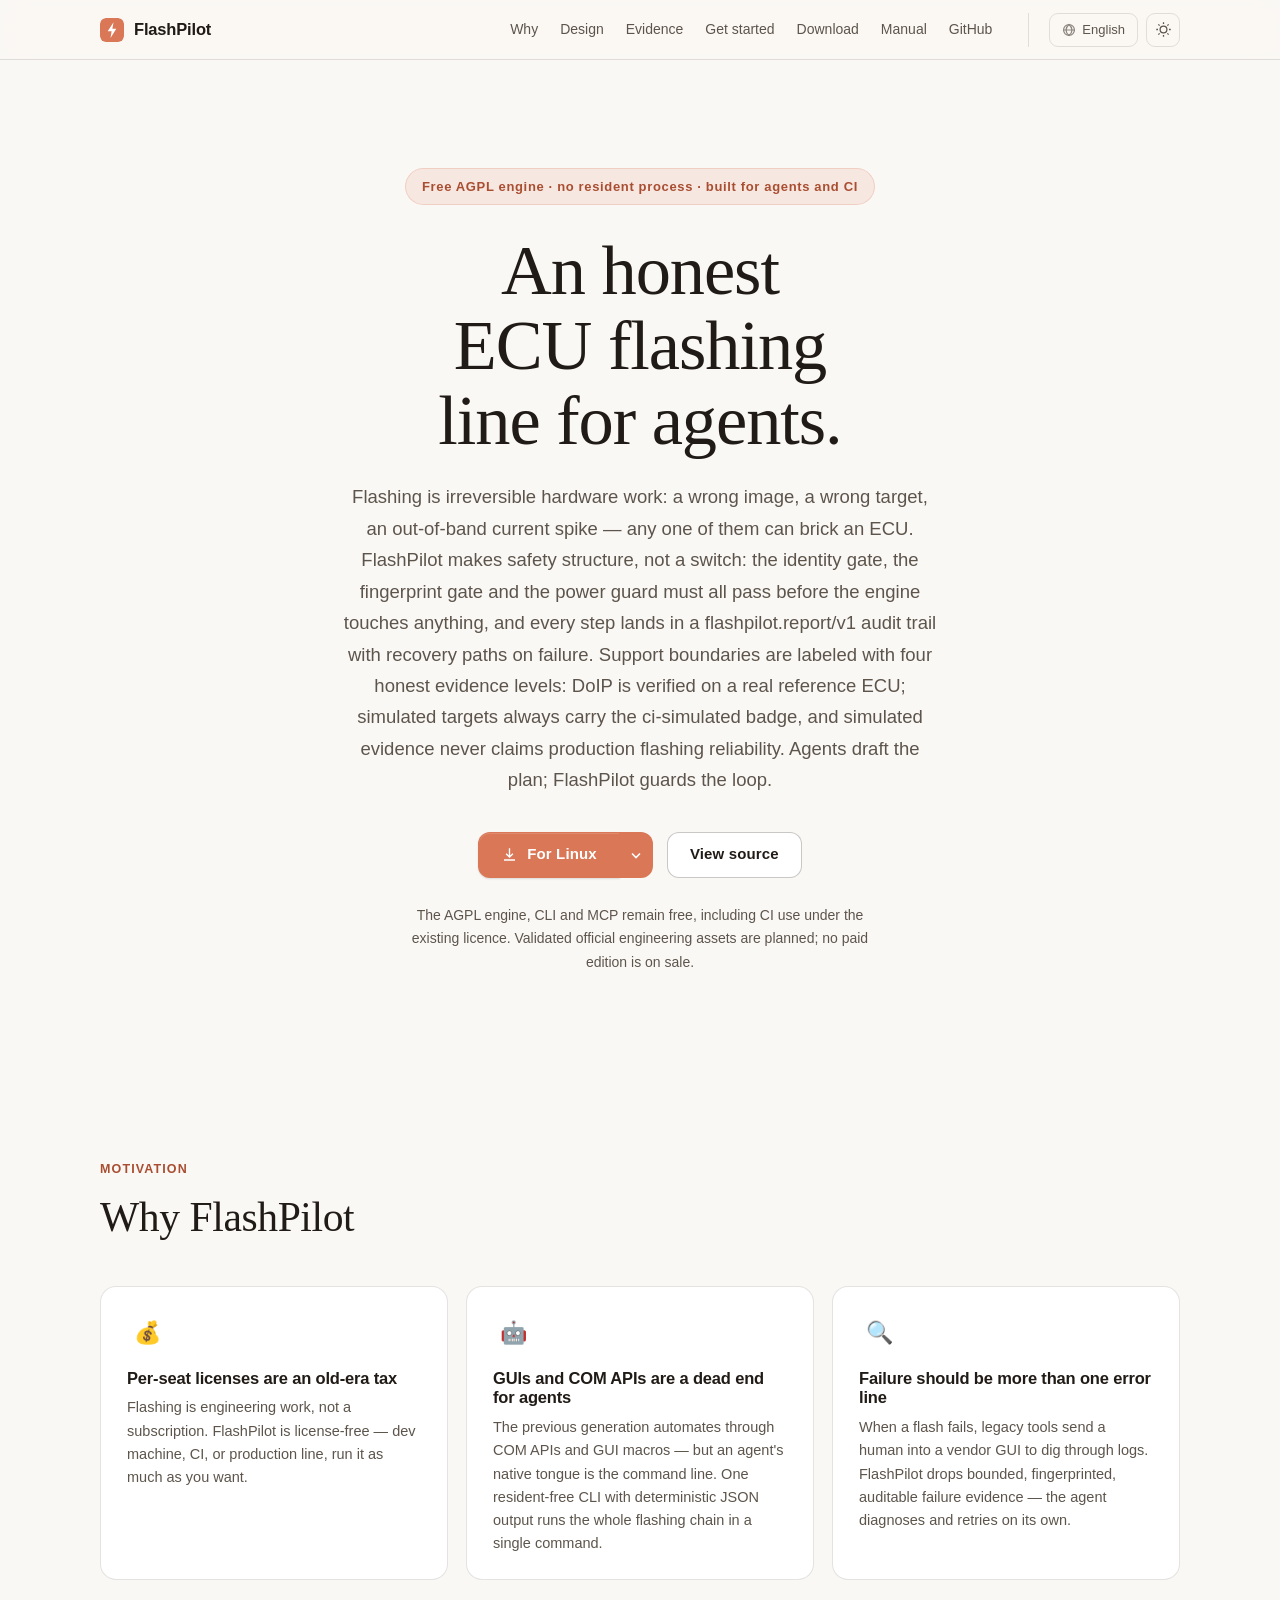
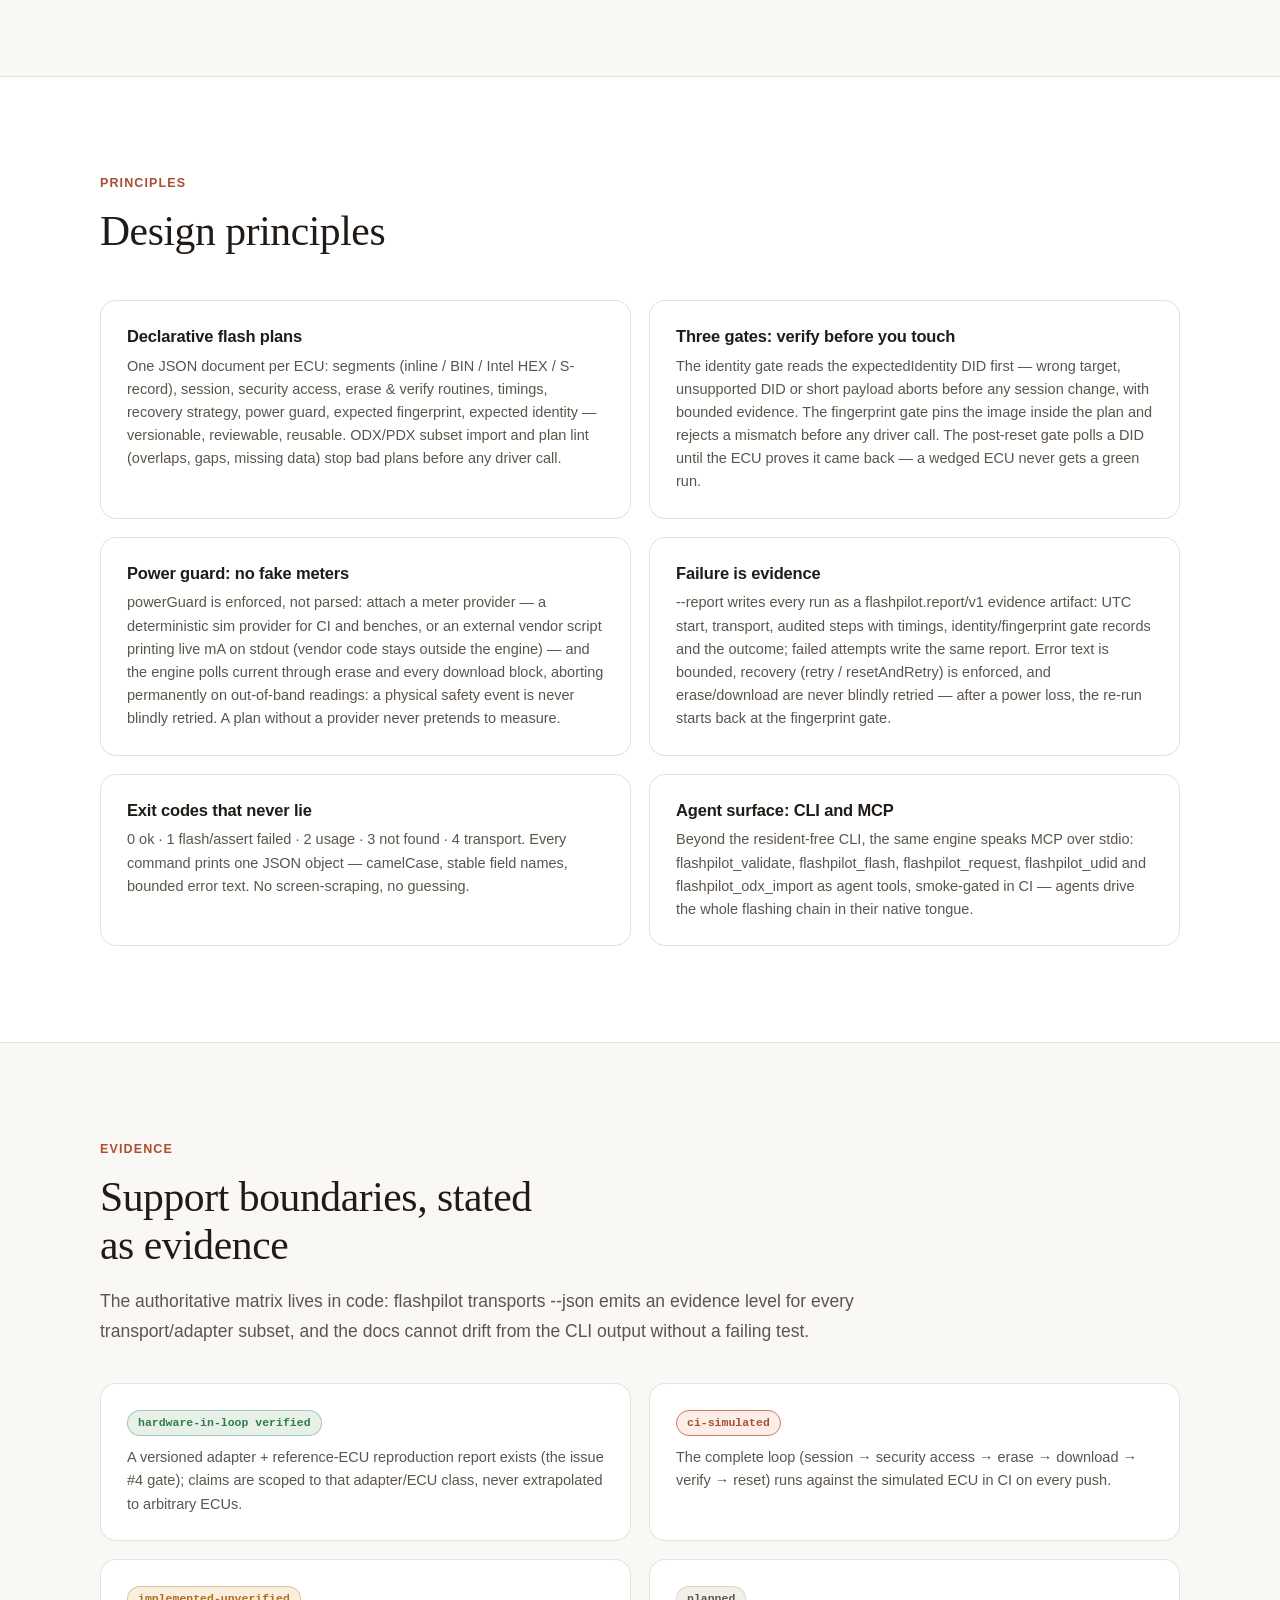
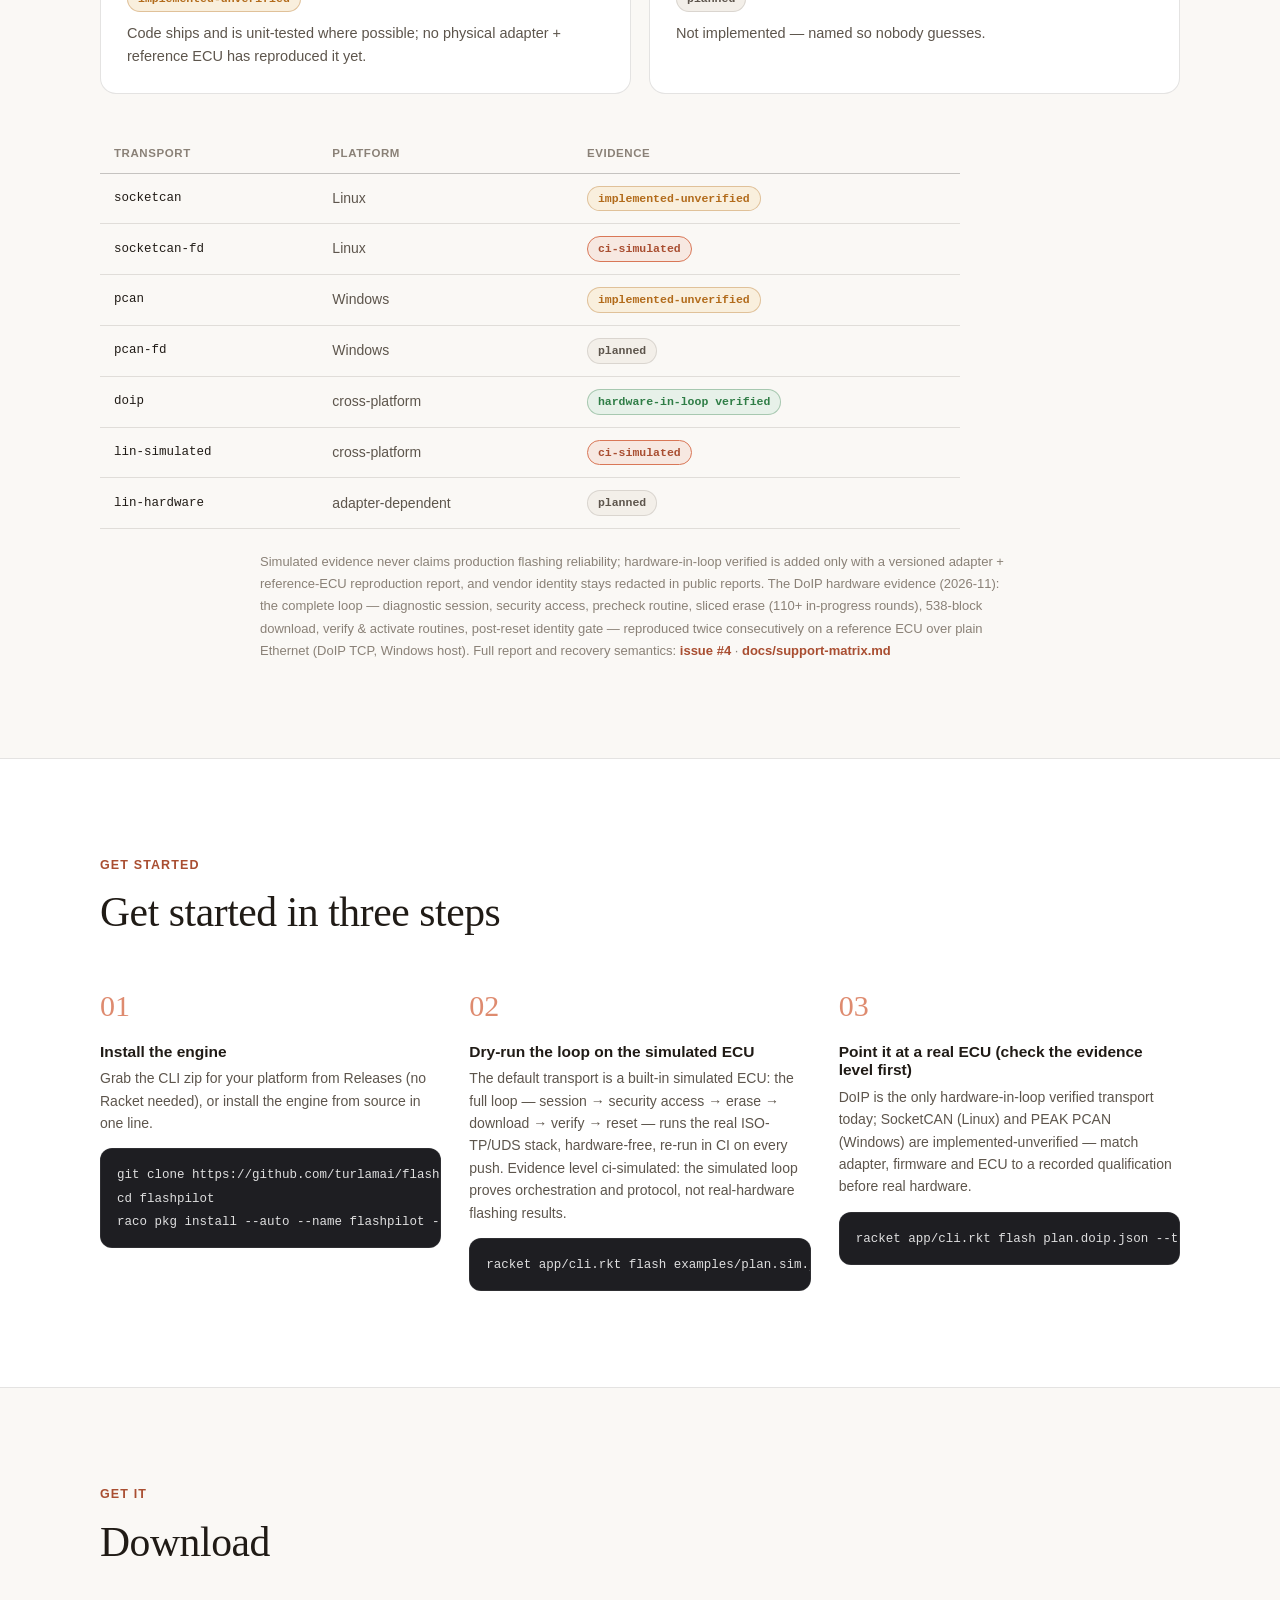
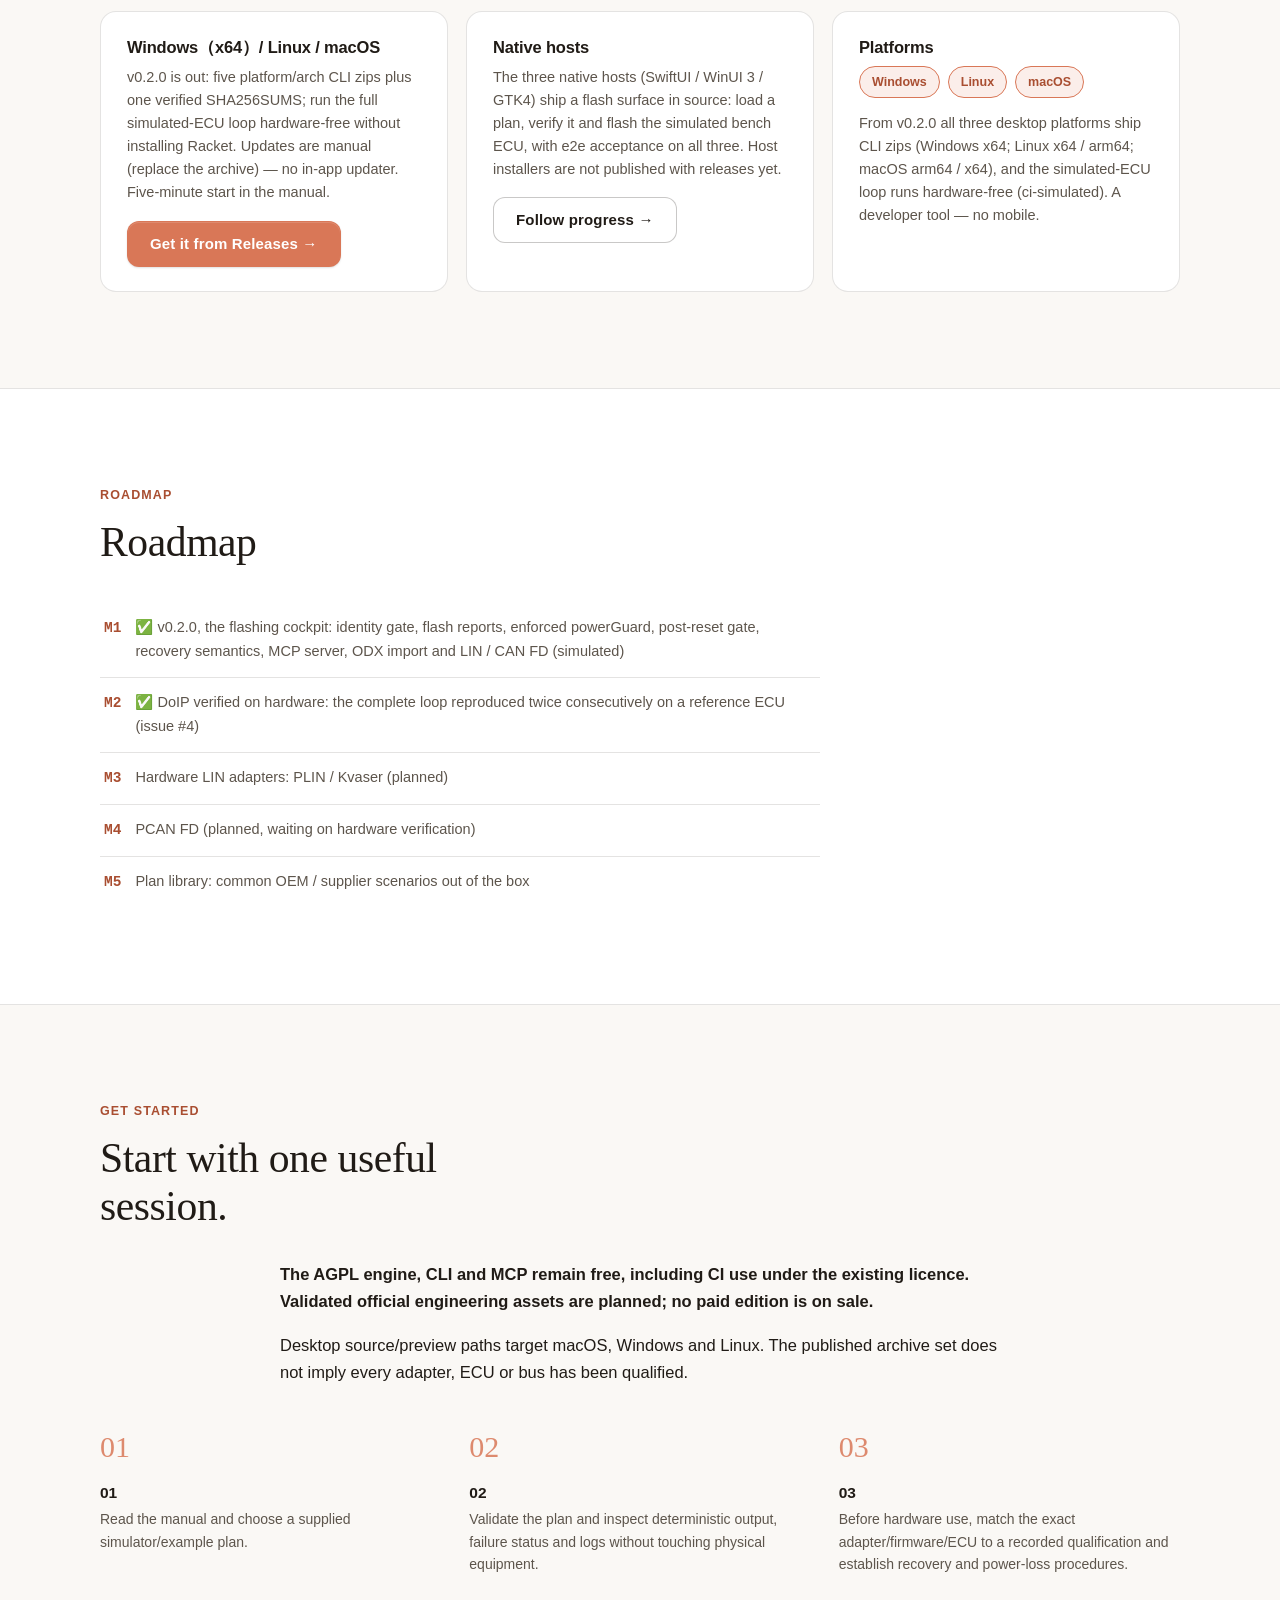
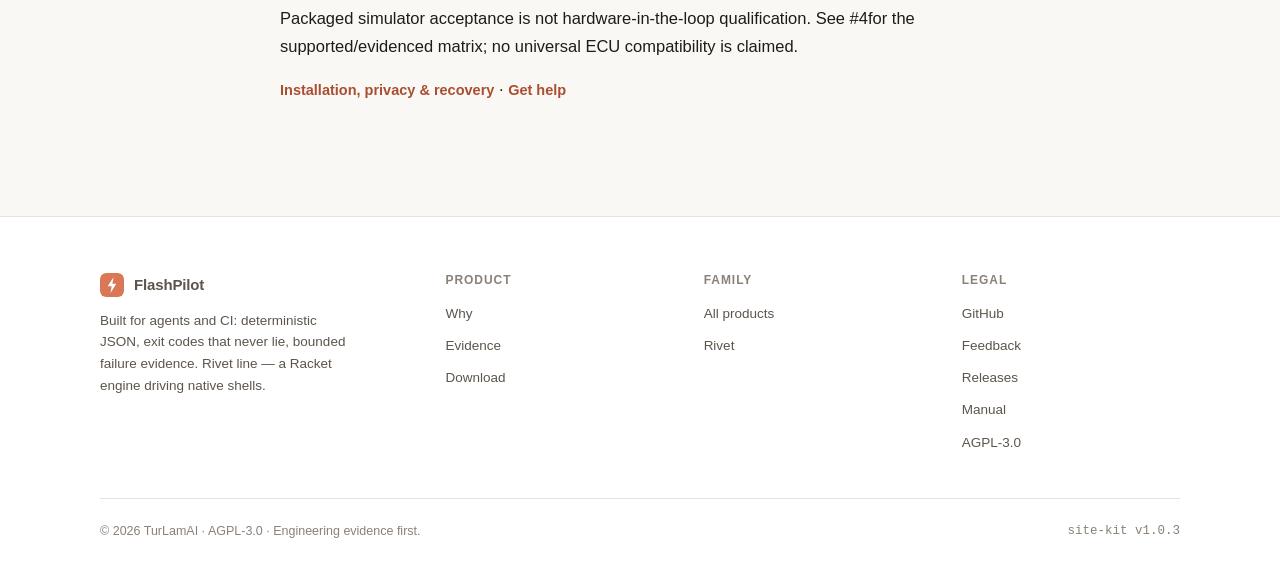
==== commit eb728b7b: "brand: retire TuringLambda AI display name (TurLamAI)" ====
--- a/site/index.html
+++ b/site/index.html
@@ -354,7 +354,7 @@
                 </div>
             </div>
             <div class="kit-footer-bottom">
-                <span data-i18n="footer.copyright">© 2026 TuringLambda AI · AGPL-3.0 · 工程证据优先。</span>
+                <span data-i18n="footer.copyright">© 2026 TurLamAI · AGPL-3.0 · 工程证据优先。</span>
                 <span class="kit-mono">site-kit v1.0.3</span>
             </div>
         </div>
@@ -446,7 +446,7 @@
             "footer.tagline": "为 agent 与 CI 而生：确定性 JSON、稳定退出码、有界失败证据。Rivet 线——Racket 引擎驱动原生壳。",
             "footer.product": "产品", "footer.family": "家族", "footer.legal": "条款", "footer.portal": "全部产品",
             "footer.issues": "反馈", "footer.releases": "发布与更新", "footer.license": "AGPL-3.0",
-            "footer.copyright": "© 2026 TuringLambda AI · AGPL-3.0 · 工程证据优先。"
+            "footer.copyright": "© 2026 TurLamAI · AGPL-3.0 · 工程证据优先。"
         },
         "en": {
             "nav.why": "Why", "nav.design": "Design", "nav.evidence": "Evidence",
@@ -527,7 +527,7 @@
             "footer.tagline": "Built for agents and CI: deterministic JSON, exit codes that never lie, bounded failure evidence. Rivet line — a Racket engine driving native shells.",
             "footer.product": "Product", "footer.family": "Family", "footer.legal": "Legal", "footer.portal": "All products",
             "footer.issues": "Feedback", "footer.releases": "Releases", "footer.license": "AGPL-3.0",
-            "footer.copyright": "© 2026 TuringLambda AI · AGPL-3.0 · Engineering evidence first."
+            "footer.copyright": "© 2026 TurLamAI · AGPL-3.0 · Engineering evidence first."
         }
     }
     </script>
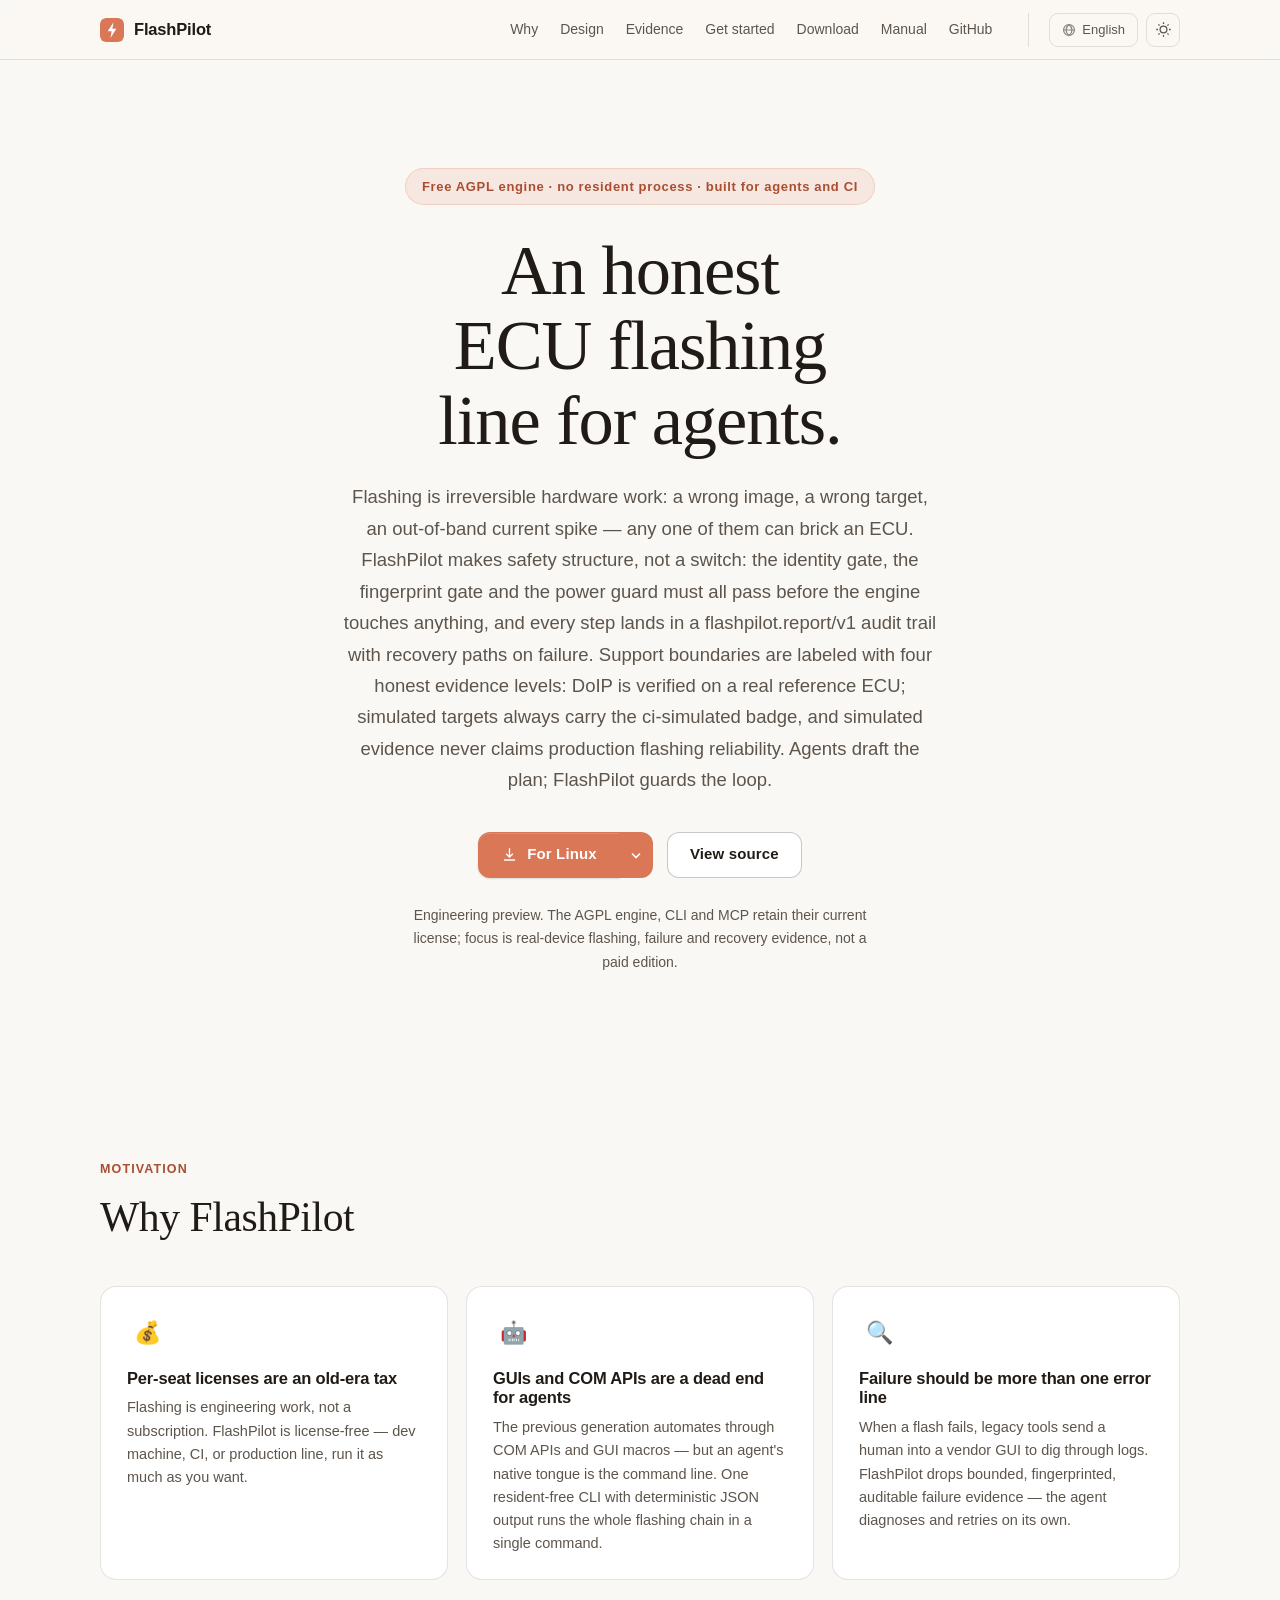
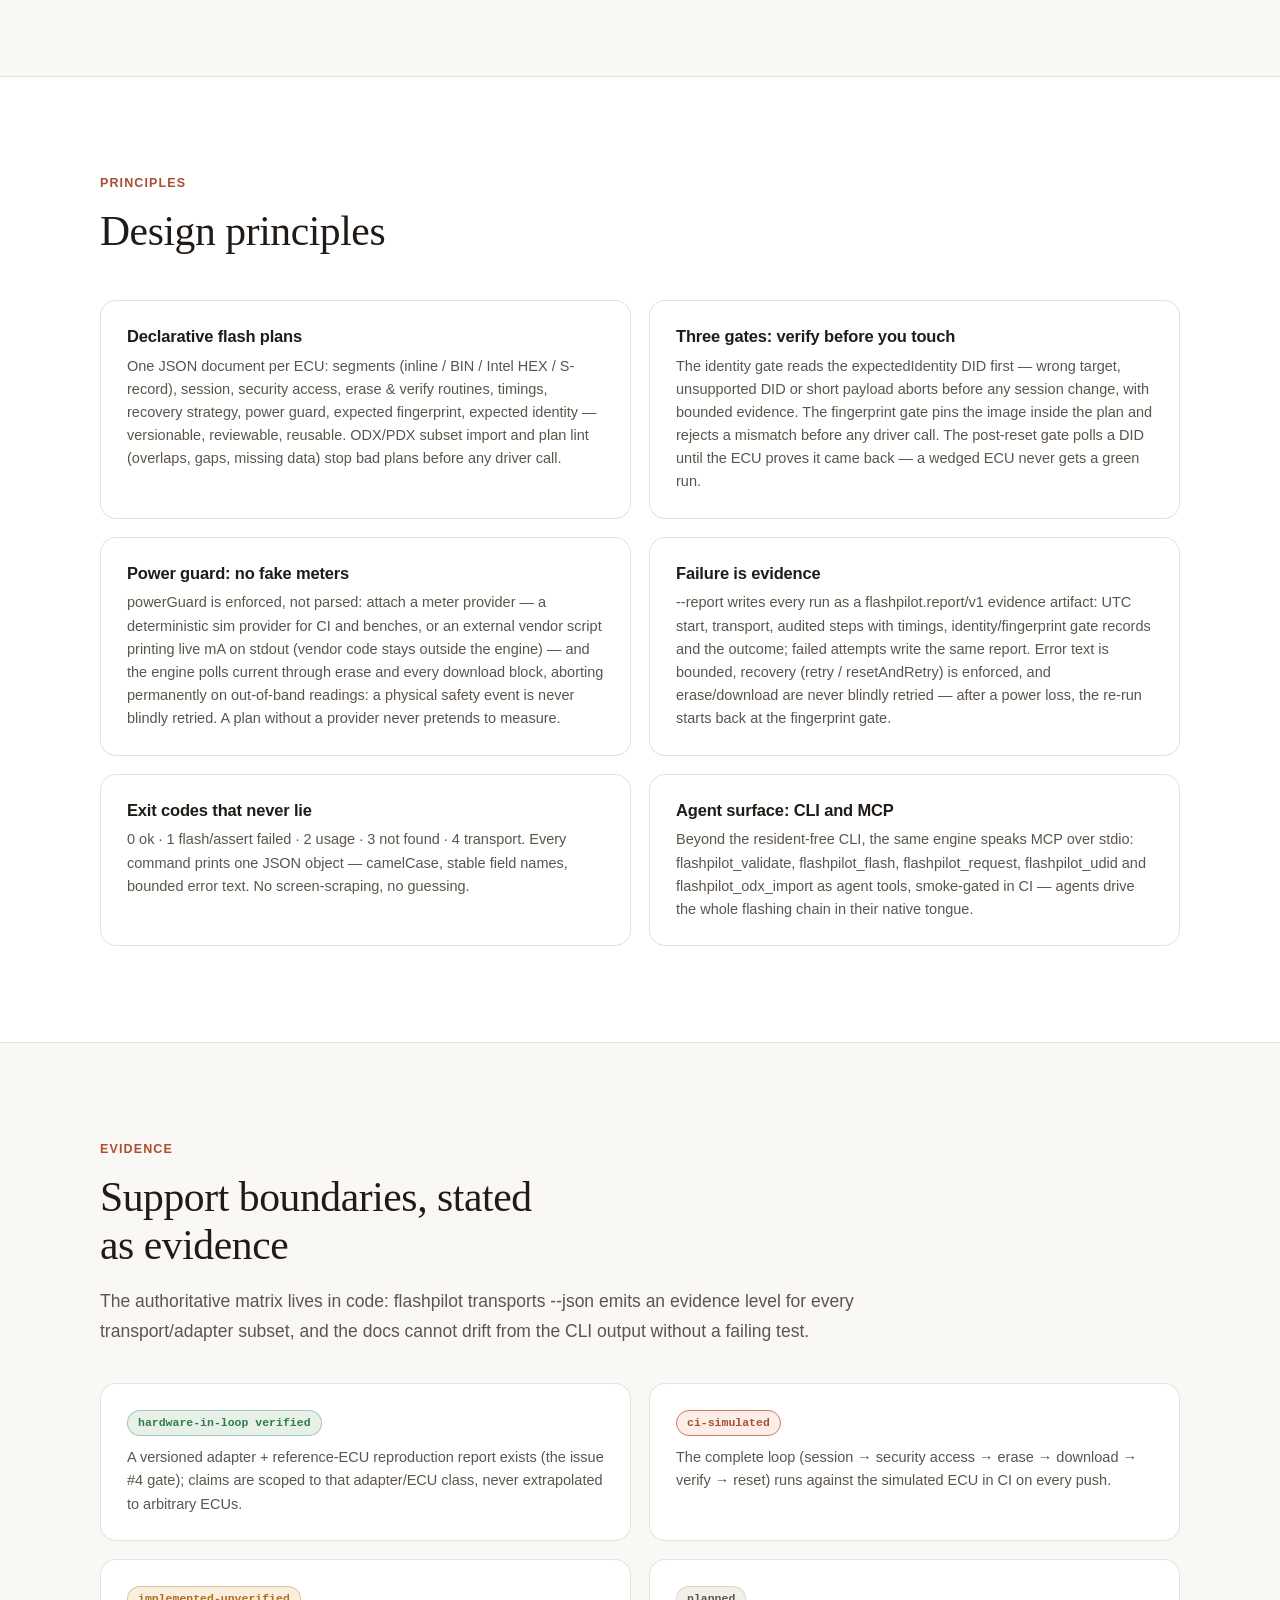
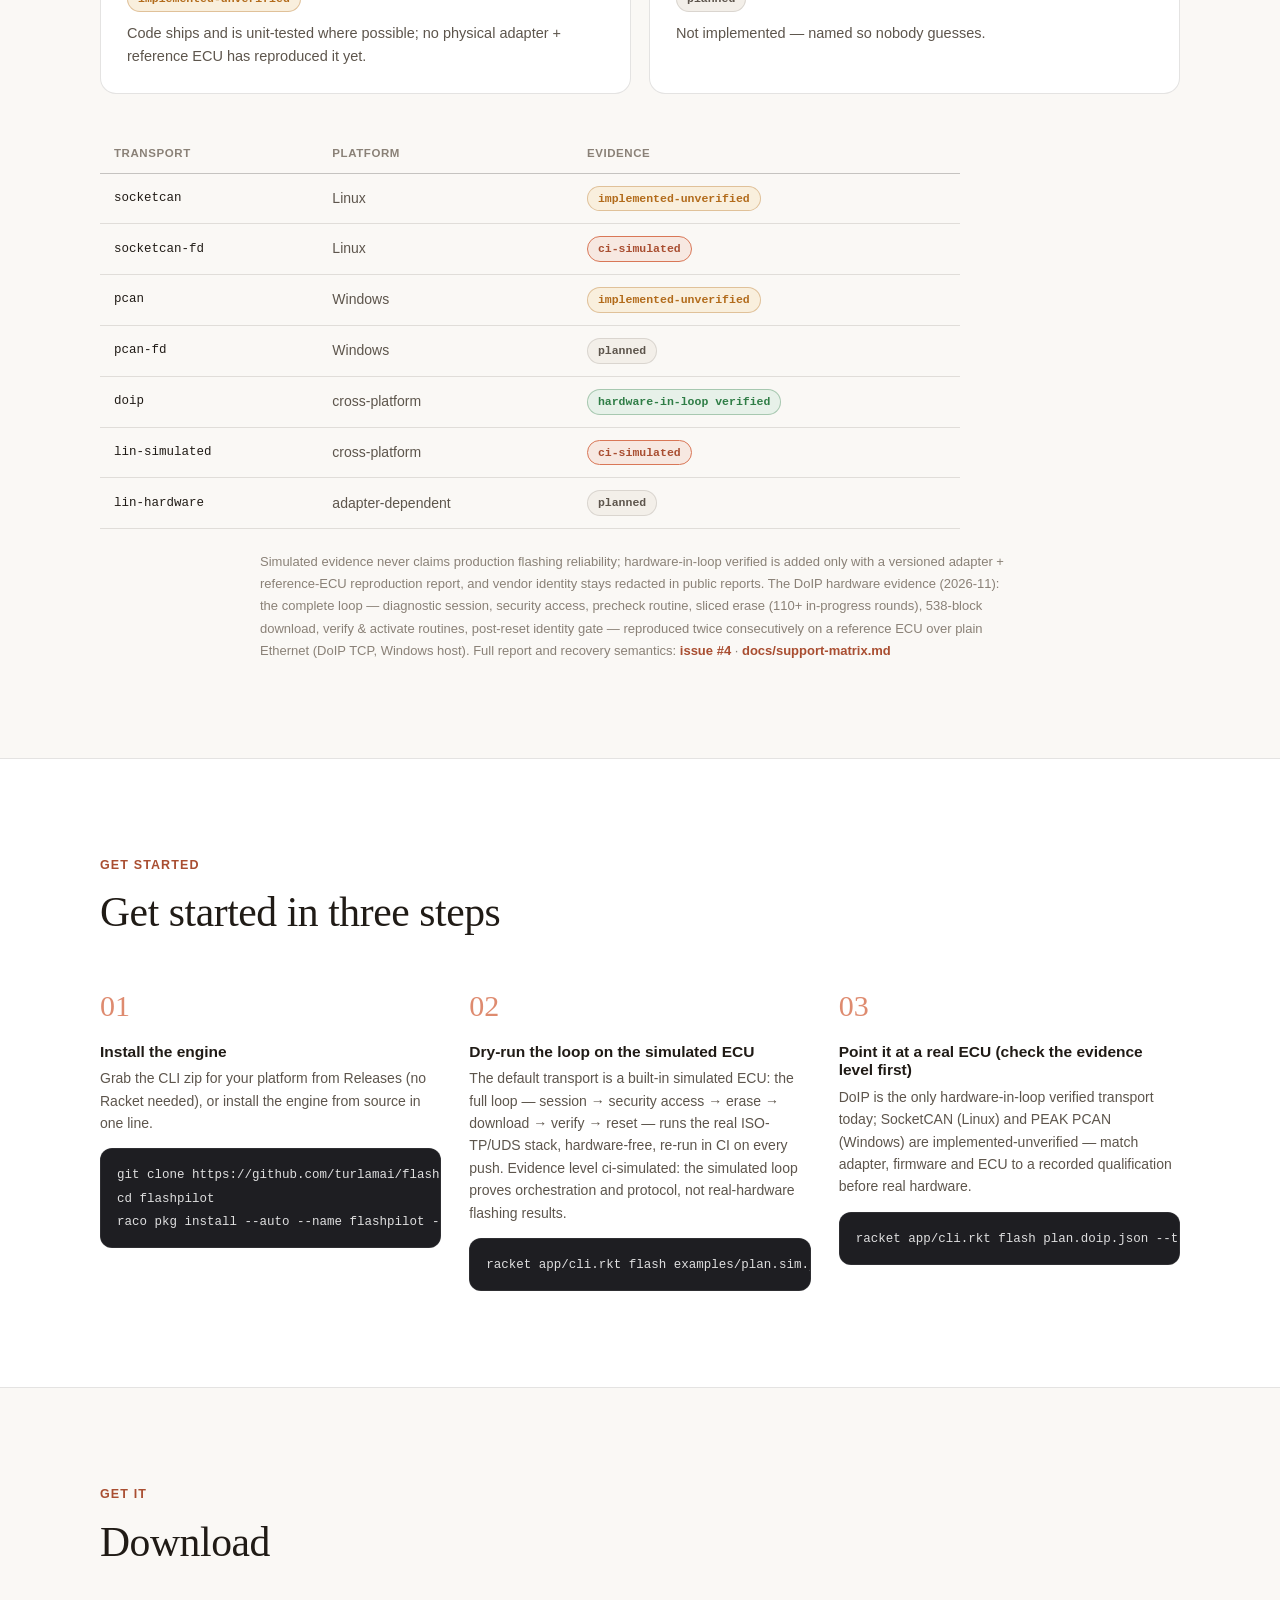
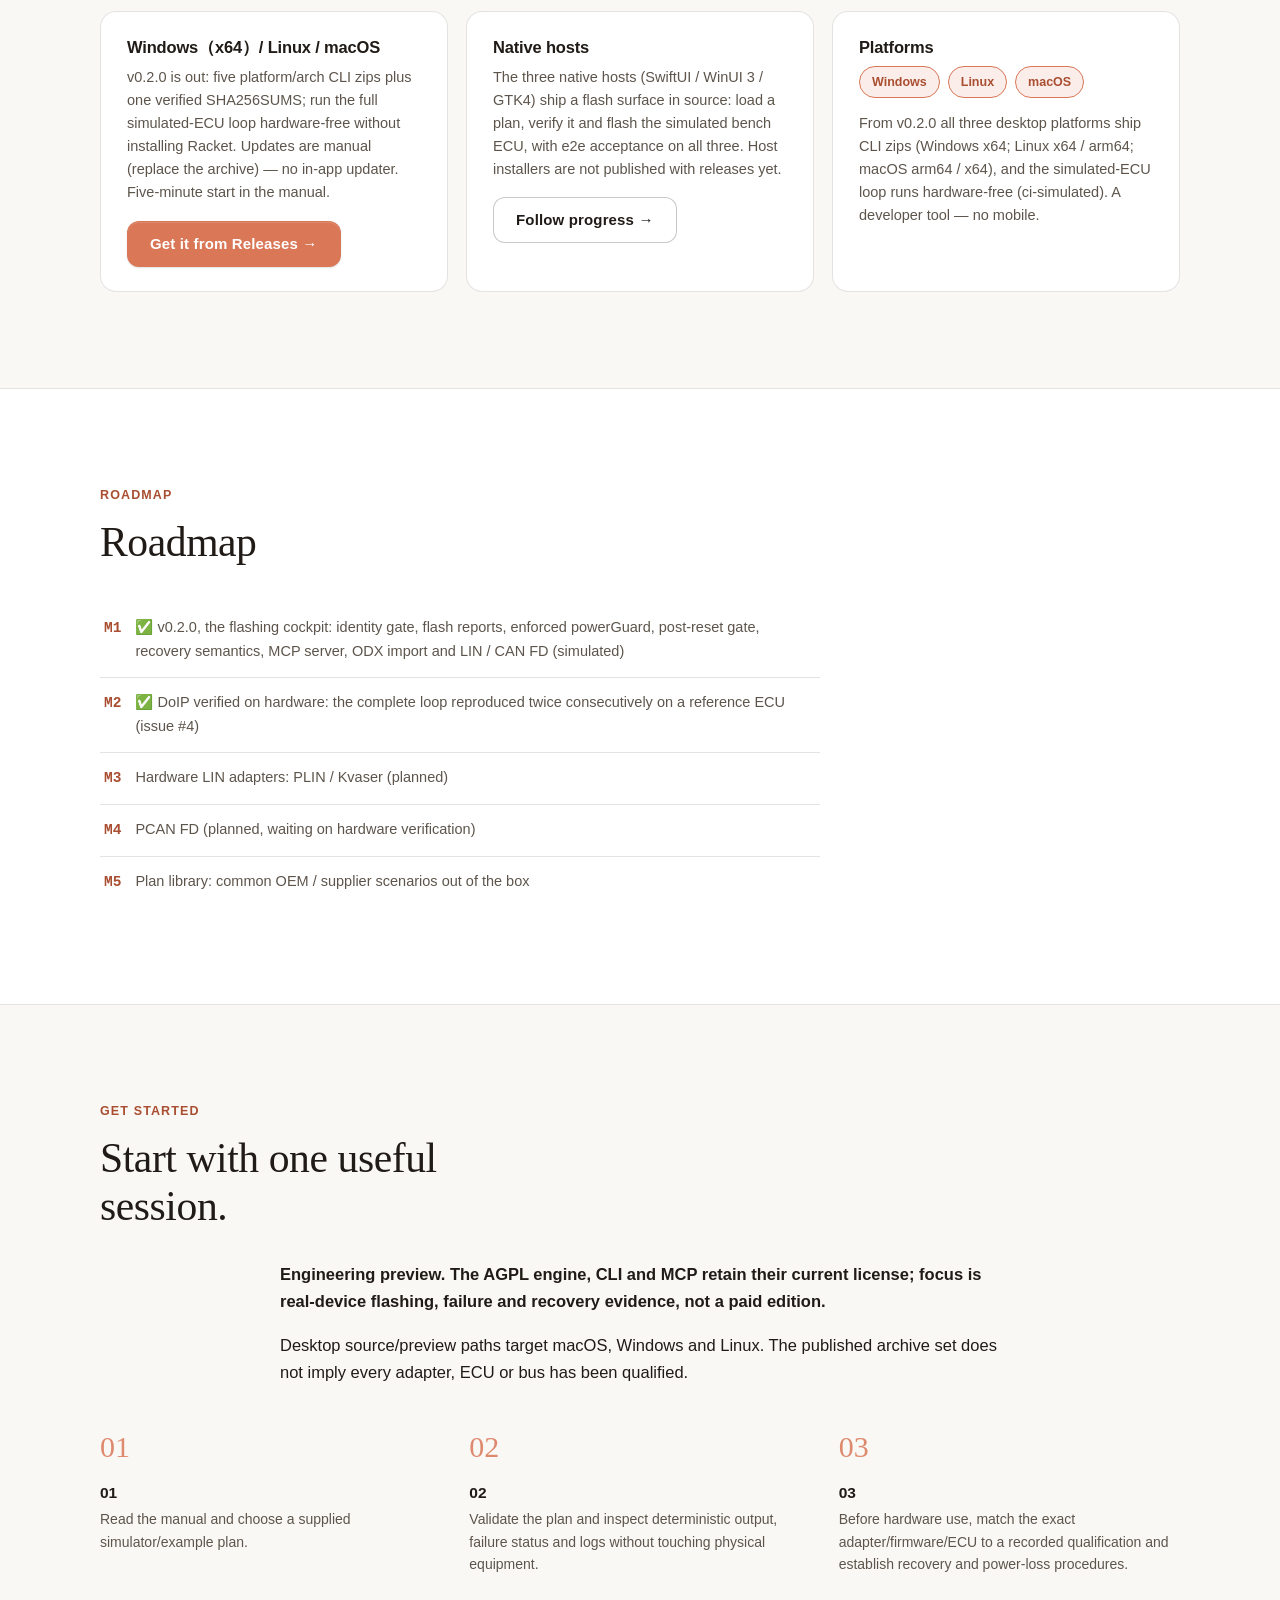
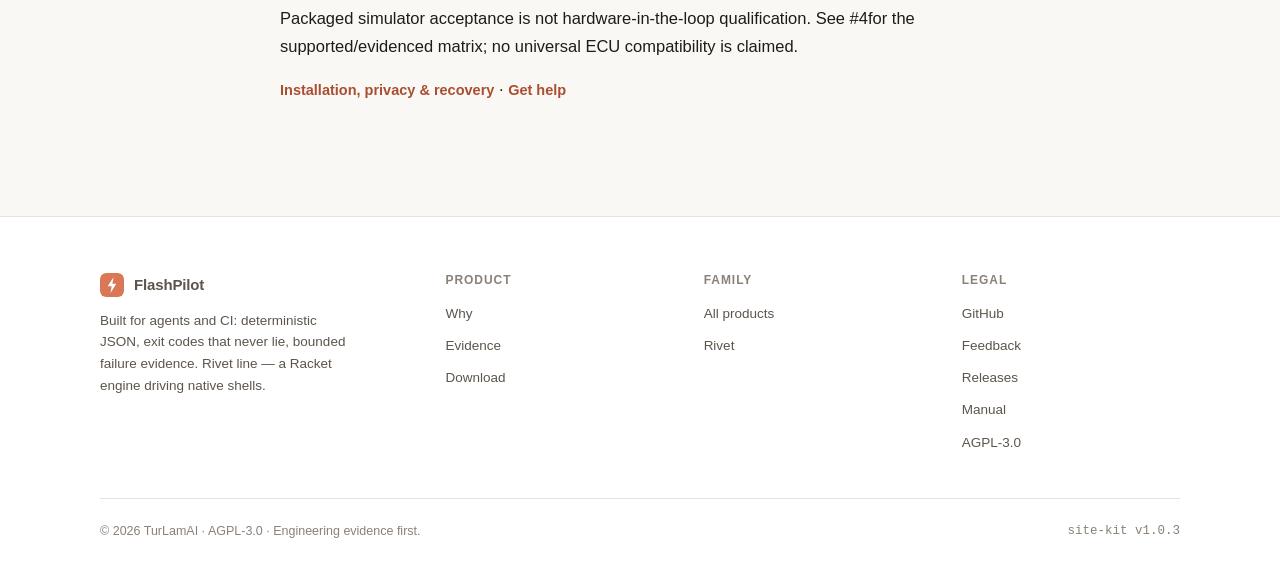
==== commit a84a8c1f: "fix(site): replace obsolete commercialization copy with quality-first status" ====
--- a/site/index.html
+++ b/site/index.html
@@ -104,7 +104,7 @@
                     </div>
                     <a class="kit-btn kit-btn--secondary" href="https://github.com/turlamai/flashpilot" data-i18n="hero.source">查看源码</a>
                 </div>
-                <p class="hero-availability" data-i18n="hero.availability">AGPL 引擎、CLI 和 MCP 保持免费，包含现行许可证允许的 CI 使用。规划有经验证的官方工程资产；付费版尚未开售。</p>
+                <p class="hero-availability" data-i18n="hero.availability">工程预览。AGPL 引擎、CLI 与 MCP 继续按现有许可证使用；当前聚焦真实设备的刷写、失败与恢复验证，不规划收费版。</p>
             </div>
         </section>
 
@@ -292,7 +292,7 @@
                 <span class="kit-kicker" data-i18n="adoption.kicker">开始使用</span>
                 <h2 class="kit-h2" data-i18n="adoption.title">从一次有效使用开始。</h2>
                 <div class="kit-prose adoption-prose">
-                    <p class="adoption-status" data-i18n="adoption.status">AGPL 引擎、CLI 和 MCP 保持免费，包含现行许可证允许的 CI 使用。规划有经验证的官方工程资产；付费版尚未开售。</p>
+                    <p class="adoption-status" data-i18n="adoption.status">工程预览。AGPL 引擎、CLI 与 MCP 继续按现有许可证使用；当前聚焦真实设备的刷写、失败与恢复验证，不规划收费版。</p>
                     <p data-i18n="adoption.p1">桌面源码和预览路径面向 macOS、Windows、Linux。发布压缩包不表示所有适配器、ECU 和总线均已合格。</p>
                 </div>
                 <div class="kit-steps" style="margin-top: 36px;">
@@ -361,176 +361,214 @@
     </footer>
 
     <!-- Dictionaries: zh canonical, en complete. -->
-    <script type="application/json" id="kit-i18n">
-    {
-        "__meta__": {
-            "zh": { "title": "FlashPilot — Agent 原生的 ECU 刷写", "description": "FlashPilot：AGPL 引擎免费、为编码 agent 与 CI 而生的声明式 ECU 刷写工具。身份门、指纹门、电源守卫三道门禁，flashpilot.report/v1 审计证据链，四级证据矩阵诚实标注支持边界——DoIP 已在参考 ECU 上真机验证。UDS over CAN（ISO-TP）/ DoIP / LIN。" },
-            "en": { "title": "FlashPilot — Agent-native ECU flashing", "description": "A declarative ECU flashing tool with a free AGPL engine, built for coding agents and CI: identity, fingerprint and power-guard gates, flashpilot.report/v1 audit evidence, and a four-level evidence matrix that states the support boundary honestly — DoIP verified on a real reference ECU. UDS over CAN (ISO-TP) / DoIP / LIN." }
-        },
-        "zh": {
-            "nav.why": "为什么需要", "nav.design": "设计原则", "nav.evidence": "证据矩阵",
-            "nav.start": "三步开始", "nav.download": "下载", "nav.guide": "手册", "nav.github": "GitHub",
-            "kicker": "AGPL 引擎免费 · 无常驻进程 · 为 agent 与 CI 而生",
-            "hero-title": "给 agent 一条诚实的 ECU 烧录线。",
-            "hero-lede": "刷写是不可逆的硬件操作：刷错镜像、擦错目标、电流越界，任何一步都可能变砖。FlashPilot 把安全做成结构而非开关——身份门、指纹门、电源守卫三道门禁依次通过才允许动手，全程落成 flashpilot.report/v1 审计证据，失败自带恢复路径。支持边界以四级证据徽标公开标注：DoIP 已在参考 ECU 上真机验证；仿真目标永远带 ci-simulated 徽标，仿真证据永不宣称生产刷写可靠性。agent 起草计划，FlashPilot 守住闭环。",
-            "hero.source": "查看源码",
-            "hero.availability": "AGPL 引擎、CLI 和 MCP 保持免费，包含现行许可证允许的 CI 使用。规划有经验证的官方工程资产；付费版尚未开售。",
-            "dl.mac": "macOS 版", "dl.win": "Windows 版", "dl.linux": "Linux 版",
-            "dl.generic": "获取 FlashPilot",
-            "dl.note": "移动端与未知平台请前往 Releases 页面选取对应安装包。",
-            "why.kicker": "动机",
-            "why-title": "为什么做 FlashPilot",
-            "w1-title": "授权费是旧时代的税",
-            "w1-body": "刷写是工程活，不该按席位订阅。FlashPilot 免授权费，从开发机到 CI 到产线，想跑多少跑多少。",
-            "w2-title": "GUI 和 COM API，agent 开不动",
-            "w2-body": "上一代工具的自动化入口是 COM API 和 GUI 宏——agent 的母语是命令行。无常驻进程的 CLI、确定性 JSON 输出，一条命令跑完整条烧录链。",
-            "w3-title": "失败不该是一句报错",
-            "w3-body": "刷写失败时，传统工具让人开厂商工具翻日志。FlashPilot 落下有界、带指纹、可审计的失败证据，agent 自己诊断、自己重试，不用人插手。",
-            "design.kicker": "原则",
-            "design-title": "设计原则",
-            "p1-title": "声明式烧录计划",
-            "p1-body": "一份 JSON 描述一个 ECU：段（内联 / BIN / Intel HEX / S-record）、会话、安全访问、擦写校验例程、时序、恢复策略、电源守卫、期望指纹、身份期望——可版本化、可评审、可复用。ODX/PDX 子集导入与计划 lint（段重叠、空洞、缺数据）在任何驱动调用之前拦住坏计划。",
-            "p2-title": "三道门禁，先验证后动手",
-            "p2-body": "身份门先读 expectedIdentity DID——目标不对、DID 不支持、载荷不足，都在任何会话变更之前中止并留下有界证据；指纹门把镜像钉死在计划里，指纹不对在任何驱动调用之前拒绝；复位后确认门轮询 DID，直到 ECU 证明它回来了——卡死的 ECU 拿不到绿灯。",
-            "p3-title": "电源守卫：真表才测量",
-            "p3-body": "powerGuard 是强制执行的条款：接入电表 provider——CI 与台架用确定性仿真 provider，真机接外部 vendor 脚本实时输出 mA，厂商代码留在引擎之外——擦除与每个下载块期间轮询电流，越界即永久中止：物理安全事件绝不盲目重试。没有 provider 的计划不假装测量。",
-            "p4-title": "失败即证据",
-            "p4-body": "--report 把每次刷写写成 flashpilot.report/v1 证据工件：UTC 起始、传输、带耗时的审计步骤、身份/指纹门记录与结局；失败的尝试落同一份报告。错误文本有界，恢复策略 retry / resetAndRetry 强制执行，擦除与下载永不盲目重试——断电重跑从指纹门重新开始。",
-            "p5-title": "退出码永不撒谎",
-            "p5-body": "0 成功 · 1 刷写/断言失败 · 2 用法错误 · 3 未找到 · 4 传输错误；每条命令打印一个 JSON 对象——camelCase、字段名稳定、错误文本有界，不用抓屏去猜。",
-            "p6-title": "Agent 界面：CLI 与 MCP",
-            "p6-body": "无常驻进程 CLI 之外，同一引擎讲 stdio MCP：flashpilot_validate / flashpilot_flash / flashpilot_request / flashpilot_udid / flashpilot_odx_import 五个 agent 工具，CI 冒烟测试守住接口面——agent 用母语跑完整条烧录链。",
-            "ev.kicker": "证据",
-            "ev-title": "支持边界，按证据说话",
-            "ev-lede": "支持矩阵的权威载体是代码：flashpilot transports --json 输出每个传输/适配器子集的证据级别；文档与 CLI 输出由测试锁死，不会漂移。",
-            "ev.l1-d": "存在版本化适配器 + 参考 ECU 复现报告（issue #4 门禁）；宣称仅限该适配器/ECU 类别，绝不外推到任意 ECU。",
-            "ev.l2-d": "完整闭环（会话 → 安全访问 → 擦除 → 下载 → 校验 → 复位）在每次推送的 CI 中对仿真 ECU 运行。",
-            "ev.l3-d": "代码随源发布并尽可能单测；尚无实体适配器 + 参考 ECU 的复现报告。",
-            "ev.l4-d": "明示未实现，避免猜测。",
-            "ev.th-transport": "传输", "ev.th-platform": "平台", "ev.th-evidence": "证据级别",
-            "ev.p-cross": "跨平台", "ev.p-adapter": "适配器相关",
-            "ev-note": "仿真证据永不宣称生产刷写可靠性；hardware-in-loop verified 仅随版本化适配器 + 参考 ECU 复现报告新增，公开报告中厂商身份一律脱敏。DoIP 真机证据（2026-11）：诊断会话、安全访问、预检例程、切片擦除（110+ 轮进行中）、538 块下载、校验与激活例程、复位后身份门的完整闭环，在参考 ECU 上经普通以太网（DoIP TCP、Windows 宿主）连续两次复现。完整报告与恢复语义：",
-            "start.kicker": "上手",
-            "start-title": "三步开始",
-            "s1-title": "装上引擎",
-            "s1-body": "从 Releases 下载对应平台的 CLI zip（免装 Racket），或从源码一行装好引擎与 CLI。",
-            "s2-title": "仿真 ECU 空跑闭环",
-            "s2-body": "默认传输是内置模拟 ECU：会话 → 安全访问 → 擦除 → 下载 → 校验 → 复位的完整闭环走真实实现的 ISO-TP/UDS 协议栈，全程免硬件，CI 每次推送复跑。证据级别 ci-simulated——仿真闭环验证的是编排与协议，不是真机刷写结果。",
-            "s3-title": "指向真实 ECU（先看证据等级）",
-            "s3-body": "DoIP 是当前唯一 hardware-in-loop verified 的传输；SocketCAN（Linux）与 PEAK PCAN（Windows）为 implemented-unverified——上真机前，把适配器、固件与 ECU 和资格记录对齐。",
-            "download.kicker": "获取",
-            "download-title": "下载",
-            "dl.host-title": "原生宿主",
-            "dl-cli": "v0.2.0 已发布：五个平台架构的 CLI zip 加一份核验过的 SHA256SUMS，免装 Racket 跑通模拟 ECU 全闭环；更新为手动替换压缩包，无内置升级器。五分钟上手见手册。",
-            "dl-host": "三平台原生宿主（SwiftUI / WinUI 3 / GTK4）已在源码内交付刷写面：加载计划、校验并对仿真台架 ECU 执行刷写，三端 e2e 验收通过；宿主安装包尚未随发布交付。",
-            "dl-watch": "前往 Releases →", "dl-progress": "了解进展 →",
-            "dl-platforms-title": "平台",
-            "dl-platforms-body": "v0.2.0 起三平台 CLI 均已发布（Windows x64；Linux x64 / arm64；macOS arm64 / x64），模拟 ECU 全链路免硬件可跑（ci-simulated）。这是开发者工具，不做移动端。",
-            "roadmap.kicker": "路线",
-            "roadmap-title": "路线图",
-            "rm1": "✅ v0.2.0 刷写驾驶舱已交付：身份门、flash 报告、强制 powerGuard、复位后确认门、恢复语义、MCP server、ODX 导入与 LIN / CAN FD（仿真）",
-            "rm2": "✅ DoIP 真机验证完成：完整闭环在参考 ECU 上连续两次复现（issue #4）",
-            "rm3": "硬件 LIN 适配器：PLIN / Kvaser（planned）",
-            "rm4": "PCAN FD：等待硬件验证（planned）",
-            "rm5": "烧录计划库：常见 OEM / 供应商场景开箱即用",
-            "adoption.kicker": "开始使用", "adoption.title": "从一次有效使用开始。",
-            "adoption.status": "AGPL 引擎、CLI 和 MCP 保持免费，包含现行许可证允许的 CI 使用。规划有经验证的官方工程资产；付费版尚未开售。",
-            "adoption.p1": "桌面源码和预览路径面向 macOS、Windows、Linux。发布压缩包不表示所有适配器、ECU 和总线均已合格。",
-            "adoption.s1": "先阅读手册，选择随库提供的模拟器和示例计划。",
-            "adoption.s2": "先在不接触真实设备的情况下验证计划，检查确定性输出、失败状态和日志。",
-            "adoption.s3": "使用真实硬件前，将适配器、固件、ECU 与具体资格记录匹配，并建立恢复与断电处理流程。",
-            "adoption.limits-a": "打包模拟器验收不等于硬件在环资格。支持与证据矩阵见",
-            "adoption.limits-b": "；不承诺通用 ECU 兼容。",
-            "adoption.link": "安装、隐私与恢复",
-            "adoption.help": "反馈与帮助",
-            "footer.tagline": "为 agent 与 CI 而生：确定性 JSON、稳定退出码、有界失败证据。Rivet 线——Racket 引擎驱动原生壳。",
-            "footer.product": "产品", "footer.family": "家族", "footer.legal": "条款", "footer.portal": "全部产品",
-            "footer.issues": "反馈", "footer.releases": "发布与更新", "footer.license": "AGPL-3.0",
-            "footer.copyright": "© 2026 TurLamAI · AGPL-3.0 · 工程证据优先。"
-        },
-        "en": {
-            "nav.why": "Why", "nav.design": "Design", "nav.evidence": "Evidence",
-            "nav.start": "Get started", "nav.download": "Download", "nav.guide": "Manual", "nav.github": "GitHub",
-            "kicker": "Free AGPL engine · no resident process · built for agents and CI",
-            "hero-title": "An honest ECU flashing line for agents.",
-            "hero-lede": "Flashing is irreversible hardware work: a wrong image, a wrong target, an out-of-band current spike — any one of them can brick an ECU. FlashPilot makes safety structure, not a switch: the identity gate, the fingerprint gate and the power guard must all pass before the engine touches anything, and every step lands in a flashpilot.report/v1 audit trail with recovery paths on failure. Support boundaries are labeled with four honest evidence levels: DoIP is verified on a real reference ECU; simulated targets always carry the ci-simulated badge, and simulated evidence never claims production flashing reliability. Agents draft the plan; FlashPilot guards the loop.",
-            "hero.source": "View source",
-            "hero.availability": "The AGPL engine, CLI and MCP remain free, including CI use under the existing licence. Validated official engineering assets are planned; no paid edition is on sale.",
-            "dl.mac": "For macOS", "dl.win": "For Windows", "dl.linux": "For Linux",
-            "dl.generic": "Get FlashPilot",
-            "dl.note": "On mobile or unknown platforms, pick the right package from the Releases page.",
-            "why.kicker": "Motivation",
-            "why-title": "Why FlashPilot",
-            "w1-title": "Per-seat licenses are an old-era tax",
-            "w1-body": "Flashing is engineering work, not a subscription. FlashPilot is license-free — dev machine, CI, or production line, run it as much as you want.",
-            "w2-title": "GUIs and COM APIs are a dead end for agents",
-            "w2-body": "The previous generation automates through COM APIs and GUI macros — but an agent's native tongue is the command line. One resident-free CLI with deterministic JSON output runs the whole flashing chain in a single command.",
-            "w3-title": "Failure should be more than one error line",
-            "w3-body": "When a flash fails, legacy tools send a human into a vendor GUI to dig through logs. FlashPilot drops bounded, fingerprinted, auditable failure evidence — the agent diagnoses and retries on its own.",
-            "design.kicker": "Principles",
-            "design-title": "Design principles",
-            "p1-title": "Declarative flash plans",
-            "p1-body": "One JSON document per ECU: segments (inline / BIN / Intel HEX / S-record), session, security access, erase & verify routines, timings, recovery strategy, power guard, expected fingerprint, expected identity — versionable, reviewable, reusable. ODX/PDX subset import and plan lint (overlaps, gaps, missing data) stop bad plans before any driver call.",
-            "p2-title": "Three gates: verify before you touch",
-            "p2-body": "The identity gate reads the expectedIdentity DID first — wrong target, unsupported DID or short payload aborts before any session change, with bounded evidence. The fingerprint gate pins the image inside the plan and rejects a mismatch before any driver call. The post-reset gate polls a DID until the ECU proves it came back — a wedged ECU never gets a green run.",
-            "p3-title": "Power guard: no fake meters",
-            "p3-body": "powerGuard is enforced, not parsed: attach a meter provider — a deterministic sim provider for CI and benches, or an external vendor script printing live mA on stdout (vendor code stays outside the engine) — and the engine polls current through erase and every download block, aborting permanently on out-of-band readings: a physical safety event is never blindly retried. A plan without a provider never pretends to measure.",
-            "p4-title": "Failure is evidence",
-            "p4-body": "--report writes every run as a flashpilot.report/v1 evidence artifact: UTC start, transport, audited steps with timings, identity/fingerprint gate records and the outcome; failed attempts write the same report. Error text is bounded, recovery (retry / resetAndRetry) is enforced, and erase/download are never blindly retried — after a power loss, the re-run starts back at the fingerprint gate.",
-            "p5-title": "Exit codes that never lie",
-            "p5-body": "0 ok · 1 flash/assert failed · 2 usage · 3 not found · 4 transport. Every command prints one JSON object — camelCase, stable field names, bounded error text. No screen-scraping, no guessing.",
-            "p6-title": "Agent surface: CLI and MCP",
-            "p6-body": "Beyond the resident-free CLI, the same engine speaks MCP over stdio: flashpilot_validate, flashpilot_flash, flashpilot_request, flashpilot_udid and flashpilot_odx_import as agent tools, smoke-gated in CI — agents drive the whole flashing chain in their native tongue.",
-            "ev.kicker": "Evidence",
-            "ev-title": "Support boundaries, stated as evidence",
-            "ev-lede": "The authoritative matrix lives in code: flashpilot transports --json emits an evidence level for every transport/adapter subset, and the docs cannot drift from the CLI output without a failing test.",
-            "ev.l1-d": "A versioned adapter + reference-ECU reproduction report exists (the issue #4 gate); claims are scoped to that adapter/ECU class, never extrapolated to arbitrary ECUs.",
-            "ev.l2-d": "The complete loop (session → security access → erase → download → verify → reset) runs against the simulated ECU in CI on every push.",
-            "ev.l3-d": "Code ships and is unit-tested where possible; no physical adapter + reference ECU has reproduced it yet.",
-            "ev.l4-d": "Not implemented — named so nobody guesses.",
-            "ev.th-transport": "Transport", "ev.th-platform": "Platform", "ev.th-evidence": "Evidence",
-            "ev.p-cross": "cross-platform", "ev.p-adapter": "adapter-dependent",
-            "ev-note": "Simulated evidence never claims production flashing reliability; hardware-in-loop verified is added only with a versioned adapter + reference-ECU reproduction report, and vendor identity stays redacted in public reports. The DoIP hardware evidence (2026-11): the complete loop — diagnostic session, security access, precheck routine, sliced erase (110+ in-progress rounds), 538-block download, verify & activate routines, post-reset identity gate — reproduced twice consecutively on a reference ECU over plain Ethernet (DoIP TCP, Windows host). Full report and recovery semantics:",
-            "start.kicker": "Get started",
-            "start-title": "Get started in three steps",
-            "s1-title": "Install the engine",
-            "s1-body": "Grab the CLI zip for your platform from Releases (no Racket needed), or install the engine from source in one line.",
-            "s2-title": "Dry-run the loop on the simulated ECU",
-            "s2-body": "The default transport is a built-in simulated ECU: the full loop — session → security access → erase → download → verify → reset — runs the real ISO-TP/UDS stack, hardware-free, re-run in CI on every push. Evidence level ci-simulated: the simulated loop proves orchestration and protocol, not real-hardware flashing results.",
-            "s3-title": "Point it at a real ECU (check the evidence level first)",
-            "s3-body": "DoIP is the only hardware-in-loop verified transport today; SocketCAN (Linux) and PEAK PCAN (Windows) are implemented-unverified — match adapter, firmware and ECU to a recorded qualification before real hardware.",
-            "download.kicker": "Get it",
-            "download-title": "Download",
-            "dl.host-title": "Native hosts",
-            "dl-cli": "v0.2.0 is out: five platform/arch CLI zips plus one verified SHA256SUMS; run the full simulated-ECU loop hardware-free without installing Racket. Updates are manual (replace the archive) — no in-app updater. Five-minute start in the manual.",
-            "dl-host": "The three native hosts (SwiftUI / WinUI 3 / GTK4) ship a flash surface in source: load a plan, verify it and flash the simulated bench ECU, with e2e acceptance on all three. Host installers are not published with releases yet.",
-            "dl-watch": "Get it from Releases →", "dl-progress": "Follow progress →",
-            "dl-platforms-title": "Platforms",
-            "dl-platforms-body": "From v0.2.0 all three desktop platforms ship CLI zips (Windows x64; Linux x64 / arm64; macOS arm64 / x64), and the simulated-ECU loop runs hardware-free (ci-simulated). A developer tool — no mobile.",
-            "roadmap.kicker": "Roadmap",
-            "roadmap-title": "Roadmap",
-            "rm1": "✅ v0.2.0, the flashing cockpit: identity gate, flash reports, enforced powerGuard, post-reset gate, recovery semantics, MCP server, ODX import and LIN / CAN FD (simulated)",
-            "rm2": "✅ DoIP verified on hardware: the complete loop reproduced twice consecutively on a reference ECU (issue #4)",
-            "rm3": "Hardware LIN adapters: PLIN / Kvaser (planned)",
-            "rm4": "PCAN FD (planned, waiting on hardware verification)",
-            "rm5": "Plan library: common OEM / supplier scenarios out of the box",
-            "adoption.kicker": "Get started", "adoption.title": "Start with one useful session.",
-            "adoption.status": "The AGPL engine, CLI and MCP remain free, including CI use under the existing licence. Validated official engineering assets are planned; no paid edition is on sale.",
-            "adoption.p1": "Desktop source/preview paths target macOS, Windows and Linux. The published archive set does not imply every adapter, ECU or bus has been qualified.",
-            "adoption.s1": "Read the manual and choose a supplied simulator/example plan.",
-            "adoption.s2": "Validate the plan and inspect deterministic output, failure status and logs without touching physical equipment.",
-            "adoption.s3": "Before hardware use, match the exact adapter/firmware/ECU to a recorded qualification and establish recovery and power-loss procedures.",
-            "adoption.limits-a": "Packaged simulator acceptance is not hardware-in-the-loop qualification. See",
-            "adoption.limits-b": "for the supported/evidenced matrix; no universal ECU compatibility is claimed.",
-            "adoption.link": "Installation, privacy & recovery",
-            "adoption.help": "Get help",
-            "footer.tagline": "Built for agents and CI: deterministic JSON, exit codes that never lie, bounded failure evidence. Rivet line — a Racket engine driving native shells.",
-            "footer.product": "Product", "footer.family": "Family", "footer.legal": "Legal", "footer.portal": "All products",
-            "footer.issues": "Feedback", "footer.releases": "Releases", "footer.license": "AGPL-3.0",
-            "footer.copyright": "© 2026 TurLamAI · AGPL-3.0 · Engineering evidence first."
-        }
+    <script type="application/json" id="kit-i18n">{
+  "__meta__": {
+    "zh": {
+      "title": "FlashPilot — Agent 原生的 ECU 刷写",
+      "description": "FlashPilot：AGPL 引擎免费、为编码 agent 与 CI 而生的声明式 ECU 刷写工具。身份门、指纹门、电源守卫三道门禁，flashpilot.report/v1 审计证据链，四级证据矩阵诚实标注支持边界——DoIP 已在参考 ECU 上真机验证。UDS over CAN（ISO-TP）/ DoIP / LIN。"
+    },
+    "en": {
+      "title": "FlashPilot — Agent-native ECU flashing",
+      "description": "A declarative ECU flashing tool with a free AGPL engine, built for coding agents and CI: identity, fingerprint and power-guard gates, flashpilot.report/v1 audit evidence, and a four-level evidence matrix that states the support boundary honestly — DoIP verified on a real reference ECU. UDS over CAN (ISO-TP) / DoIP / LIN."
     }
-    </script>
+  },
+  "zh": {
+    "nav.why": "为什么需要",
+    "nav.design": "设计原则",
+    "nav.evidence": "证据矩阵",
+    "nav.start": "三步开始",
+    "nav.download": "下载",
+    "nav.guide": "手册",
+    "nav.github": "GitHub",
+    "kicker": "AGPL 引擎免费 · 无常驻进程 · 为 agent 与 CI 而生",
+    "hero-title": "给 agent 一条诚实的 ECU 烧录线。",
+    "hero-lede": "刷写是不可逆的硬件操作：刷错镜像、擦错目标、电流越界，任何一步都可能变砖。FlashPilot 把安全做成结构而非开关——身份门、指纹门、电源守卫三道门禁依次通过才允许动手，全程落成 flashpilot.report/v1 审计证据，失败自带恢复路径。支持边界以四级证据徽标公开标注：DoIP 已在参考 ECU 上真机验证；仿真目标永远带 ci-simulated 徽标，仿真证据永不宣称生产刷写可靠性。agent 起草计划，FlashPilot 守住闭环。",
+    "hero.source": "查看源码",
+    "hero.availability": "工程预览。AGPL 引擎、CLI 与 MCP 继续按现有许可证使用；当前聚焦真实设备的刷写、失败与恢复验证，不规划收费版。",
+    "dl.mac": "macOS 版",
+    "dl.win": "Windows 版",
+    "dl.linux": "Linux 版",
+    "dl.generic": "获取 FlashPilot",
+    "dl.note": "移动端与未知平台请前往 Releases 页面选取对应安装包。",
+    "why.kicker": "动机",
+    "why-title": "为什么做 FlashPilot",
+    "w1-title": "授权费是旧时代的税",
+    "w1-body": "刷写是工程活，不该按席位订阅。FlashPilot 免授权费，从开发机到 CI 到产线，想跑多少跑多少。",
+    "w2-title": "GUI 和 COM API，agent 开不动",
+    "w2-body": "上一代工具的自动化入口是 COM API 和 GUI 宏——agent 的母语是命令行。无常驻进程的 CLI、确定性 JSON 输出，一条命令跑完整条烧录链。",
+    "w3-title": "失败不该是一句报错",
+    "w3-body": "刷写失败时，传统工具让人开厂商工具翻日志。FlashPilot 落下有界、带指纹、可审计的失败证据，agent 自己诊断、自己重试，不用人插手。",
+    "design.kicker": "原则",
+    "design-title": "设计原则",
+    "p1-title": "声明式烧录计划",
+    "p1-body": "一份 JSON 描述一个 ECU：段（内联 / BIN / Intel HEX / S-record）、会话、安全访问、擦写校验例程、时序、恢复策略、电源守卫、期望指纹、身份期望——可版本化、可评审、可复用。ODX/PDX 子集导入与计划 lint（段重叠、空洞、缺数据）在任何驱动调用之前拦住坏计划。",
+    "p2-title": "三道门禁，先验证后动手",
+    "p2-body": "身份门先读 expectedIdentity DID——目标不对、DID 不支持、载荷不足，都在任何会话变更之前中止并留下有界证据；指纹门把镜像钉死在计划里，指纹不对在任何驱动调用之前拒绝；复位后确认门轮询 DID，直到 ECU 证明它回来了——卡死的 ECU 拿不到绿灯。",
+    "p3-title": "电源守卫：真表才测量",
+    "p3-body": "powerGuard 是强制执行的条款：接入电表 provider——CI 与台架用确定性仿真 provider，真机接外部 vendor 脚本实时输出 mA，厂商代码留在引擎之外——擦除与每个下载块期间轮询电流，越界即永久中止：物理安全事件绝不盲目重试。没有 provider 的计划不假装测量。",
+    "p4-title": "失败即证据",
+    "p4-body": "--report 把每次刷写写成 flashpilot.report/v1 证据工件：UTC 起始、传输、带耗时的审计步骤、身份/指纹门记录与结局；失败的尝试落同一份报告。错误文本有界，恢复策略 retry / resetAndRetry 强制执行，擦除与下载永不盲目重试——断电重跑从指纹门重新开始。",
+    "p5-title": "退出码永不撒谎",
+    "p5-body": "0 成功 · 1 刷写/断言失败 · 2 用法错误 · 3 未找到 · 4 传输错误；每条命令打印一个 JSON 对象——camelCase、字段名稳定、错误文本有界，不用抓屏去猜。",
+    "p6-title": "Agent 界面：CLI 与 MCP",
+    "p6-body": "无常驻进程 CLI 之外，同一引擎讲 stdio MCP：flashpilot_validate / flashpilot_flash / flashpilot_request / flashpilot_udid / flashpilot_odx_import 五个 agent 工具，CI 冒烟测试守住接口面——agent 用母语跑完整条烧录链。",
+    "ev.kicker": "证据",
+    "ev-title": "支持边界，按证据说话",
+    "ev-lede": "支持矩阵的权威载体是代码：flashpilot transports --json 输出每个传输/适配器子集的证据级别；文档与 CLI 输出由测试锁死，不会漂移。",
+    "ev.l1-d": "存在版本化适配器 + 参考 ECU 复现报告（issue #4 门禁）；宣称仅限该适配器/ECU 类别，绝不外推到任意 ECU。",
+    "ev.l2-d": "完整闭环（会话 → 安全访问 → 擦除 → 下载 → 校验 → 复位）在每次推送的 CI 中对仿真 ECU 运行。",
+    "ev.l3-d": "代码随源发布并尽可能单测；尚无实体适配器 + 参考 ECU 的复现报告。",
+    "ev.l4-d": "明示未实现，避免猜测。",
+    "ev.th-transport": "传输",
+    "ev.th-platform": "平台",
+    "ev.th-evidence": "证据级别",
+    "ev.p-cross": "跨平台",
+    "ev.p-adapter": "适配器相关",
+    "ev-note": "仿真证据永不宣称生产刷写可靠性；hardware-in-loop verified 仅随版本化适配器 + 参考 ECU 复现报告新增，公开报告中厂商身份一律脱敏。DoIP 真机证据（2026-11）：诊断会话、安全访问、预检例程、切片擦除（110+ 轮进行中）、538 块下载、校验与激活例程、复位后身份门的完整闭环，在参考 ECU 上经普通以太网（DoIP TCP、Windows 宿主）连续两次复现。完整报告与恢复语义：",
+    "start.kicker": "上手",
+    "start-title": "三步开始",
+    "s1-title": "装上引擎",
+    "s1-body": "从 Releases 下载对应平台的 CLI zip（免装 Racket），或从源码一行装好引擎与 CLI。",
+    "s2-title": "仿真 ECU 空跑闭环",
+    "s2-body": "默认传输是内置模拟 ECU：会话 → 安全访问 → 擦除 → 下载 → 校验 → 复位的完整闭环走真实实现的 ISO-TP/UDS 协议栈，全程免硬件，CI 每次推送复跑。证据级别 ci-simulated——仿真闭环验证的是编排与协议，不是真机刷写结果。",
+    "s3-title": "指向真实 ECU（先看证据等级）",
+    "s3-body": "DoIP 是当前唯一 hardware-in-loop verified 的传输；SocketCAN（Linux）与 PEAK PCAN（Windows）为 implemented-unverified——上真机前，把适配器、固件与 ECU 和资格记录对齐。",
+    "download.kicker": "获取",
+    "download-title": "下载",
+    "dl.host-title": "原生宿主",
+    "dl-cli": "v0.2.0 已发布：五个平台架构的 CLI zip 加一份核验过的 SHA256SUMS，免装 Racket 跑通模拟 ECU 全闭环；更新为手动替换压缩包，无内置升级器。五分钟上手见手册。",
+    "dl-host": "三平台原生宿主（SwiftUI / WinUI 3 / GTK4）已在源码内交付刷写面：加载计划、校验并对仿真台架 ECU 执行刷写，三端 e2e 验收通过；宿主安装包尚未随发布交付。",
+    "dl-watch": "前往 Releases →",
+    "dl-progress": "了解进展 →",
+    "dl-platforms-title": "平台",
+    "dl-platforms-body": "v0.2.0 起三平台 CLI 均已发布（Windows x64；Linux x64 / arm64；macOS arm64 / x64），模拟 ECU 全链路免硬件可跑（ci-simulated）。这是开发者工具，不做移动端。",
+    "roadmap.kicker": "路线",
+    "roadmap-title": "路线图",
+    "rm1": "✅ v0.2.0 刷写驾驶舱已交付：身份门、flash 报告、强制 powerGuard、复位后确认门、恢复语义、MCP server、ODX 导入与 LIN / CAN FD（仿真）",
+    "rm2": "✅ DoIP 真机验证完成：完整闭环在参考 ECU 上连续两次复现（issue #4）",
+    "rm3": "硬件 LIN 适配器：PLIN / Kvaser（planned）",
+    "rm4": "PCAN FD：等待硬件验证（planned）",
+    "rm5": "烧录计划库：常见 OEM / 供应商场景开箱即用",
+    "adoption.kicker": "开始使用",
+    "adoption.title": "从一次有效使用开始。",
+    "adoption.status": "工程预览。AGPL 引擎、CLI 与 MCP 继续按现有许可证使用；当前聚焦真实设备的刷写、失败与恢复验证，不规划收费版。",
+    "adoption.p1": "桌面源码和预览路径面向 macOS、Windows、Linux。发布压缩包不表示所有适配器、ECU 和总线均已合格。",
+    "adoption.s1": "先阅读手册，选择随库提供的模拟器和示例计划。",
+    "adoption.s2": "先在不接触真实设备的情况下验证计划，检查确定性输出、失败状态和日志。",
+    "adoption.s3": "使用真实硬件前，将适配器、固件、ECU 与具体资格记录匹配，并建立恢复与断电处理流程。",
+    "adoption.limits-a": "打包模拟器验收不等于硬件在环资格。支持与证据矩阵见",
+    "adoption.limits-b": "；不承诺通用 ECU 兼容。",
+    "adoption.link": "安装、隐私与恢复",
+    "adoption.help": "反馈与帮助",
+    "footer.tagline": "为 agent 与 CI 而生：确定性 JSON、稳定退出码、有界失败证据。Rivet 线——Racket 引擎驱动原生壳。",
+    "footer.product": "产品",
+    "footer.family": "家族",
+    "footer.legal": "条款",
+    "footer.portal": "全部产品",
+    "footer.issues": "反馈",
+    "footer.releases": "发布与更新",
+    "footer.license": "AGPL-3.0",
+    "footer.copyright": "© 2026 TurLamAI · AGPL-3.0 · 工程证据优先。"
+  },
+  "en": {
+    "nav.why": "Why",
+    "nav.design": "Design",
+    "nav.evidence": "Evidence",
+    "nav.start": "Get started",
+    "nav.download": "Download",
+    "nav.guide": "Manual",
+    "nav.github": "GitHub",
+    "kicker": "Free AGPL engine · no resident process · built for agents and CI",
+    "hero-title": "An honest ECU flashing line for agents.",
+    "hero-lede": "Flashing is irreversible hardware work: a wrong image, a wrong target, an out-of-band current spike — any one of them can brick an ECU. FlashPilot makes safety structure, not a switch: the identity gate, the fingerprint gate and the power guard must all pass before the engine touches anything, and every step lands in a flashpilot.report/v1 audit trail with recovery paths on failure. Support boundaries are labeled with four honest evidence levels: DoIP is verified on a real reference ECU; simulated targets always carry the ci-simulated badge, and simulated evidence never claims production flashing reliability. Agents draft the plan; FlashPilot guards the loop.",
+    "hero.source": "View source",
+    "hero.availability": "Engineering preview. The AGPL engine, CLI and MCP retain their current license; focus is real-device flashing, failure and recovery evidence, not a paid edition.",
+    "dl.mac": "For macOS",
+    "dl.win": "For Windows",
+    "dl.linux": "For Linux",
+    "dl.generic": "Get FlashPilot",
+    "dl.note": "On mobile or unknown platforms, pick the right package from the Releases page.",
+    "why.kicker": "Motivation",
+    "why-title": "Why FlashPilot",
+    "w1-title": "Per-seat licenses are an old-era tax",
+    "w1-body": "Flashing is engineering work, not a subscription. FlashPilot is license-free — dev machine, CI, or production line, run it as much as you want.",
+    "w2-title": "GUIs and COM APIs are a dead end for agents",
+    "w2-body": "The previous generation automates through COM APIs and GUI macros — but an agent's native tongue is the command line. One resident-free CLI with deterministic JSON output runs the whole flashing chain in a single command.",
+    "w3-title": "Failure should be more than one error line",
+    "w3-body": "When a flash fails, legacy tools send a human into a vendor GUI to dig through logs. FlashPilot drops bounded, fingerprinted, auditable failure evidence — the agent diagnoses and retries on its own.",
+    "design.kicker": "Principles",
+    "design-title": "Design principles",
+    "p1-title": "Declarative flash plans",
+    "p1-body": "One JSON document per ECU: segments (inline / BIN / Intel HEX / S-record), session, security access, erase & verify routines, timings, recovery strategy, power guard, expected fingerprint, expected identity — versionable, reviewable, reusable. ODX/PDX subset import and plan lint (overlaps, gaps, missing data) stop bad plans before any driver call.",
+    "p2-title": "Three gates: verify before you touch",
+    "p2-body": "The identity gate reads the expectedIdentity DID first — wrong target, unsupported DID or short payload aborts before any session change, with bounded evidence. The fingerprint gate pins the image inside the plan and rejects a mismatch before any driver call. The post-reset gate polls a DID until the ECU proves it came back — a wedged ECU never gets a green run.",
+    "p3-title": "Power guard: no fake meters",
+    "p3-body": "powerGuard is enforced, not parsed: attach a meter provider — a deterministic sim provider for CI and benches, or an external vendor script printing live mA on stdout (vendor code stays outside the engine) — and the engine polls current through erase and every download block, aborting permanently on out-of-band readings: a physical safety event is never blindly retried. A plan without a provider never pretends to measure.",
+    "p4-title": "Failure is evidence",
+    "p4-body": "--report writes every run as a flashpilot.report/v1 evidence artifact: UTC start, transport, audited steps with timings, identity/fingerprint gate records and the outcome; failed attempts write the same report. Error text is bounded, recovery (retry / resetAndRetry) is enforced, and erase/download are never blindly retried — after a power loss, the re-run starts back at the fingerprint gate.",
+    "p5-title": "Exit codes that never lie",
+    "p5-body": "0 ok · 1 flash/assert failed · 2 usage · 3 not found · 4 transport. Every command prints one JSON object — camelCase, stable field names, bounded error text. No screen-scraping, no guessing.",
+    "p6-title": "Agent surface: CLI and MCP",
+    "p6-body": "Beyond the resident-free CLI, the same engine speaks MCP over stdio: flashpilot_validate, flashpilot_flash, flashpilot_request, flashpilot_udid and flashpilot_odx_import as agent tools, smoke-gated in CI — agents drive the whole flashing chain in their native tongue.",
+    "ev.kicker": "Evidence",
+    "ev-title": "Support boundaries, stated as evidence",
+    "ev-lede": "The authoritative matrix lives in code: flashpilot transports --json emits an evidence level for every transport/adapter subset, and the docs cannot drift from the CLI output without a failing test.",
+    "ev.l1-d": "A versioned adapter + reference-ECU reproduction report exists (the issue #4 gate); claims are scoped to that adapter/ECU class, never extrapolated to arbitrary ECUs.",
+    "ev.l2-d": "The complete loop (session → security access → erase → download → verify → reset) runs against the simulated ECU in CI on every push.",
+    "ev.l3-d": "Code ships and is unit-tested where possible; no physical adapter + reference ECU has reproduced it yet.",
+    "ev.l4-d": "Not implemented — named so nobody guesses.",
+    "ev.th-transport": "Transport",
+    "ev.th-platform": "Platform",
+    "ev.th-evidence": "Evidence",
+    "ev.p-cross": "cross-platform",
+    "ev.p-adapter": "adapter-dependent",
+    "ev-note": "Simulated evidence never claims production flashing reliability; hardware-in-loop verified is added only with a versioned adapter + reference-ECU reproduction report, and vendor identity stays redacted in public reports. The DoIP hardware evidence (2026-11): the complete loop — diagnostic session, security access, precheck routine, sliced erase (110+ in-progress rounds), 538-block download, verify & activate routines, post-reset identity gate — reproduced twice consecutively on a reference ECU over plain Ethernet (DoIP TCP, Windows host). Full report and recovery semantics:",
+    "start.kicker": "Get started",
+    "start-title": "Get started in three steps",
+    "s1-title": "Install the engine",
+    "s1-body": "Grab the CLI zip for your platform from Releases (no Racket needed), or install the engine from source in one line.",
+    "s2-title": "Dry-run the loop on the simulated ECU",
+    "s2-body": "The default transport is a built-in simulated ECU: the full loop — session → security access → erase → download → verify → reset — runs the real ISO-TP/UDS stack, hardware-free, re-run in CI on every push. Evidence level ci-simulated: the simulated loop proves orchestration and protocol, not real-hardware flashing results.",
+    "s3-title": "Point it at a real ECU (check the evidence level first)",
+    "s3-body": "DoIP is the only hardware-in-loop verified transport today; SocketCAN (Linux) and PEAK PCAN (Windows) are implemented-unverified — match adapter, firmware and ECU to a recorded qualification before real hardware.",
+    "download.kicker": "Get it",
+    "download-title": "Download",
+    "dl.host-title": "Native hosts",
+    "dl-cli": "v0.2.0 is out: five platform/arch CLI zips plus one verified SHA256SUMS; run the full simulated-ECU loop hardware-free without installing Racket. Updates are manual (replace the archive) — no in-app updater. Five-minute start in the manual.",
+    "dl-host": "The three native hosts (SwiftUI / WinUI 3 / GTK4) ship a flash surface in source: load a plan, verify it and flash the simulated bench ECU, with e2e acceptance on all three. Host installers are not published with releases yet.",
+    "dl-watch": "Get it from Releases →",
+    "dl-progress": "Follow progress →",
+    "dl-platforms-title": "Platforms",
+    "dl-platforms-body": "From v0.2.0 all three desktop platforms ship CLI zips (Windows x64; Linux x64 / arm64; macOS arm64 / x64), and the simulated-ECU loop runs hardware-free (ci-simulated). A developer tool — no mobile.",
+    "roadmap.kicker": "Roadmap",
+    "roadmap-title": "Roadmap",
+    "rm1": "✅ v0.2.0, the flashing cockpit: identity gate, flash reports, enforced powerGuard, post-reset gate, recovery semantics, MCP server, ODX import and LIN / CAN FD (simulated)",
+    "rm2": "✅ DoIP verified on hardware: the complete loop reproduced twice consecutively on a reference ECU (issue #4)",
+    "rm3": "Hardware LIN adapters: PLIN / Kvaser (planned)",
+    "rm4": "PCAN FD (planned, waiting on hardware verification)",
+    "rm5": "Plan library: common OEM / supplier scenarios out of the box",
+    "adoption.kicker": "Get started",
+    "adoption.title": "Start with one useful session.",
+    "adoption.status": "Engineering preview. The AGPL engine, CLI and MCP retain their current license; focus is real-device flashing, failure and recovery evidence, not a paid edition.",
+    "adoption.p1": "Desktop source/preview paths target macOS, Windows and Linux. The published archive set does not imply every adapter, ECU or bus has been qualified.",
+    "adoption.s1": "Read the manual and choose a supplied simulator/example plan.",
+    "adoption.s2": "Validate the plan and inspect deterministic output, failure status and logs without touching physical equipment.",
+    "adoption.s3": "Before hardware use, match the exact adapter/firmware/ECU to a recorded qualification and establish recovery and power-loss procedures.",
+    "adoption.limits-a": "Packaged simulator acceptance is not hardware-in-the-loop qualification. See",
+    "adoption.limits-b": "for the supported/evidenced matrix; no universal ECU compatibility is claimed.",
+    "adoption.link": "Installation, privacy & recovery",
+    "adoption.help": "Get help",
+    "footer.tagline": "Built for agents and CI: deterministic JSON, exit codes that never lie, bounded failure evidence. Rivet line — a Racket engine driving native shells.",
+    "footer.product": "Product",
+    "footer.family": "Family",
+    "footer.legal": "Legal",
+    "footer.portal": "All products",
+    "footer.issues": "Feedback",
+    "footer.releases": "Releases",
+    "footer.license": "AGPL-3.0",
+    "footer.copyright": "© 2026 TurLamAI · AGPL-3.0 · Engineering evidence first."
+  }
+}</script>
 
     <!-- Download config: flashpilot ships per-platform CLI zips in every stable release. -->
     <script type="application/json" id="kit-download">
